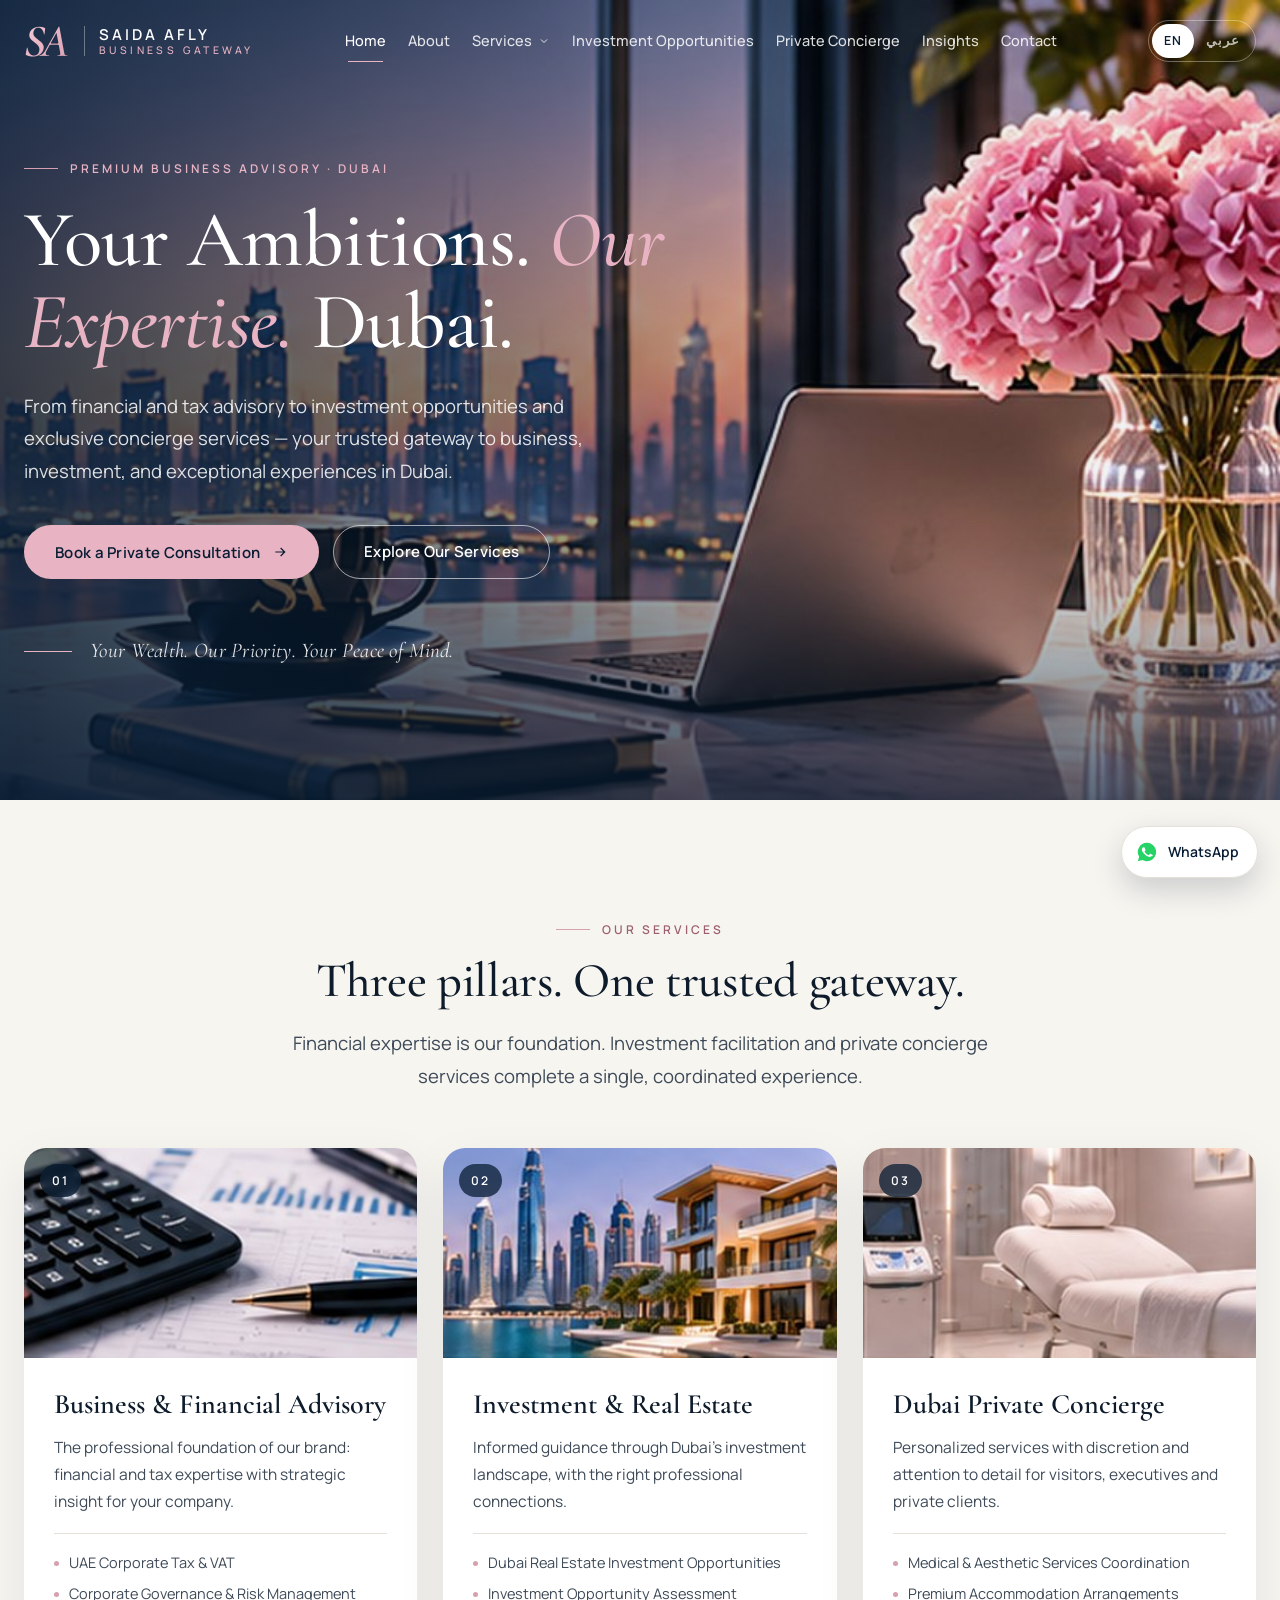
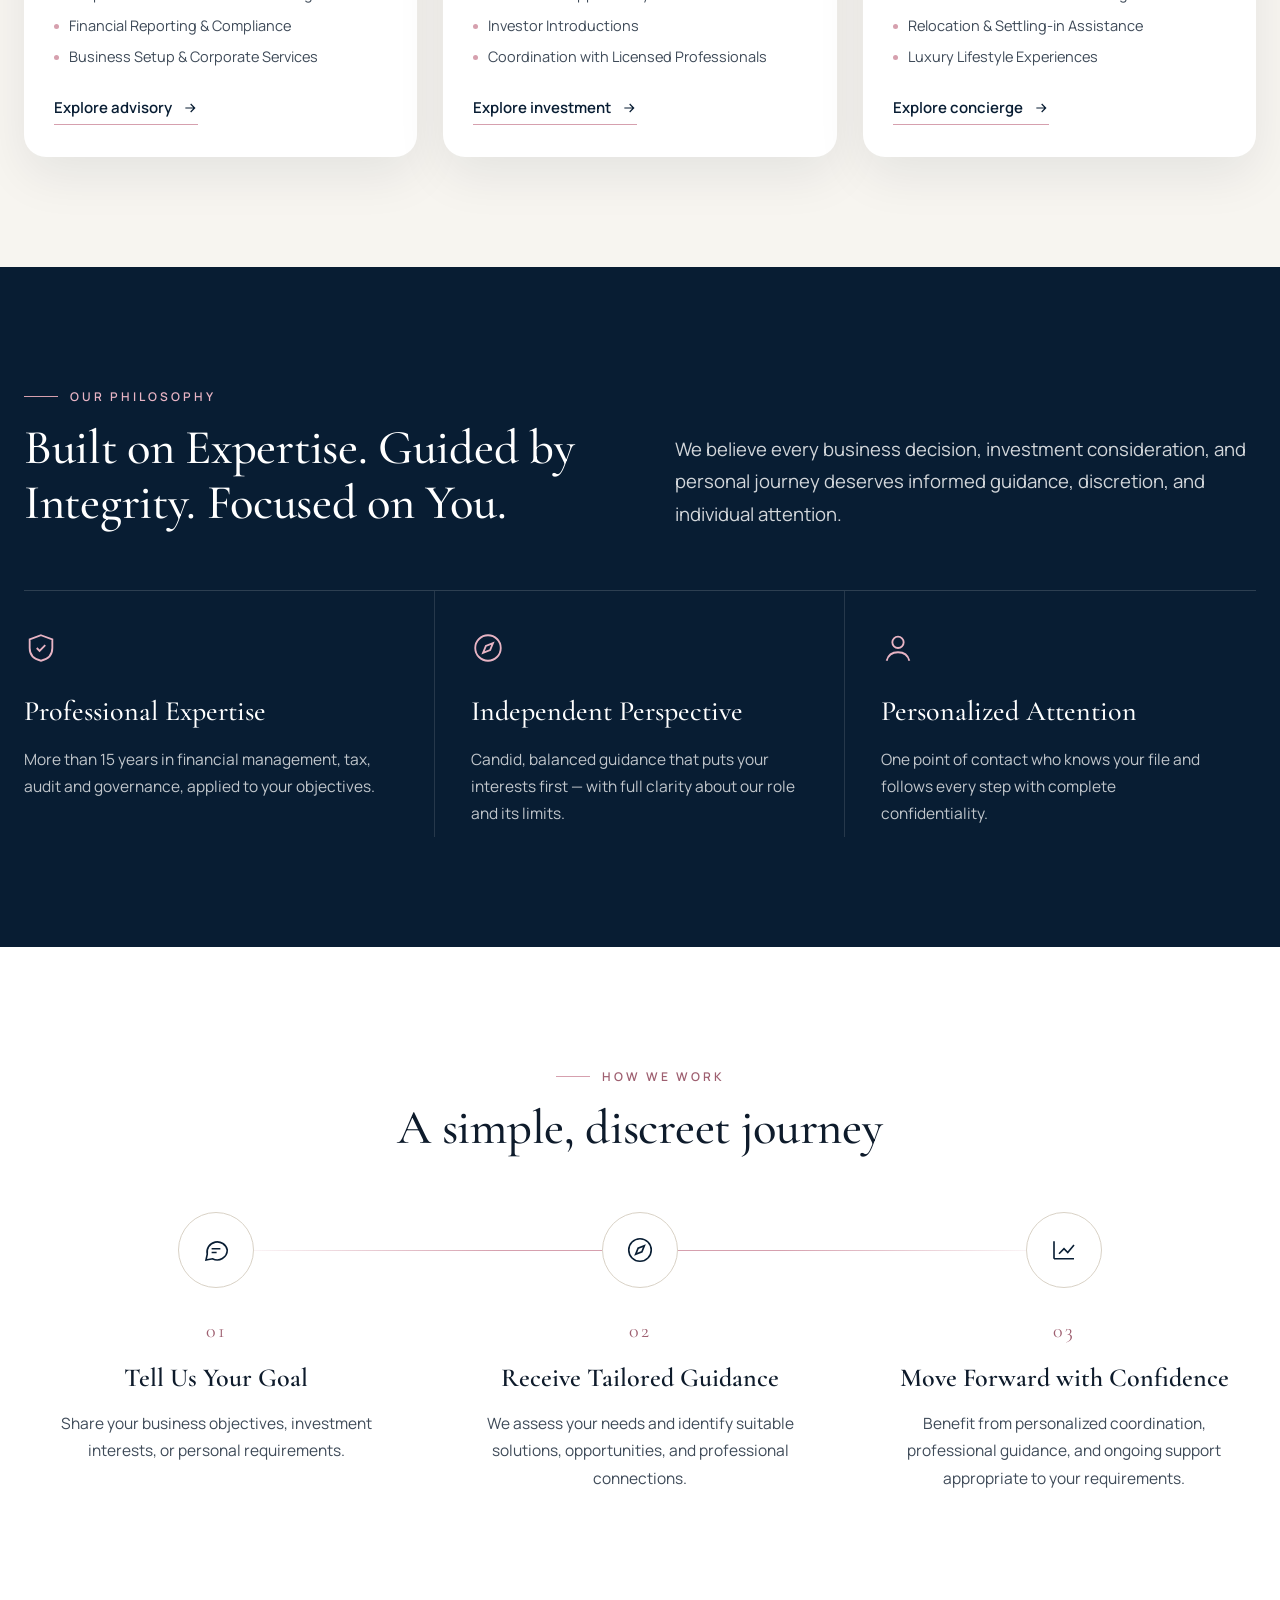
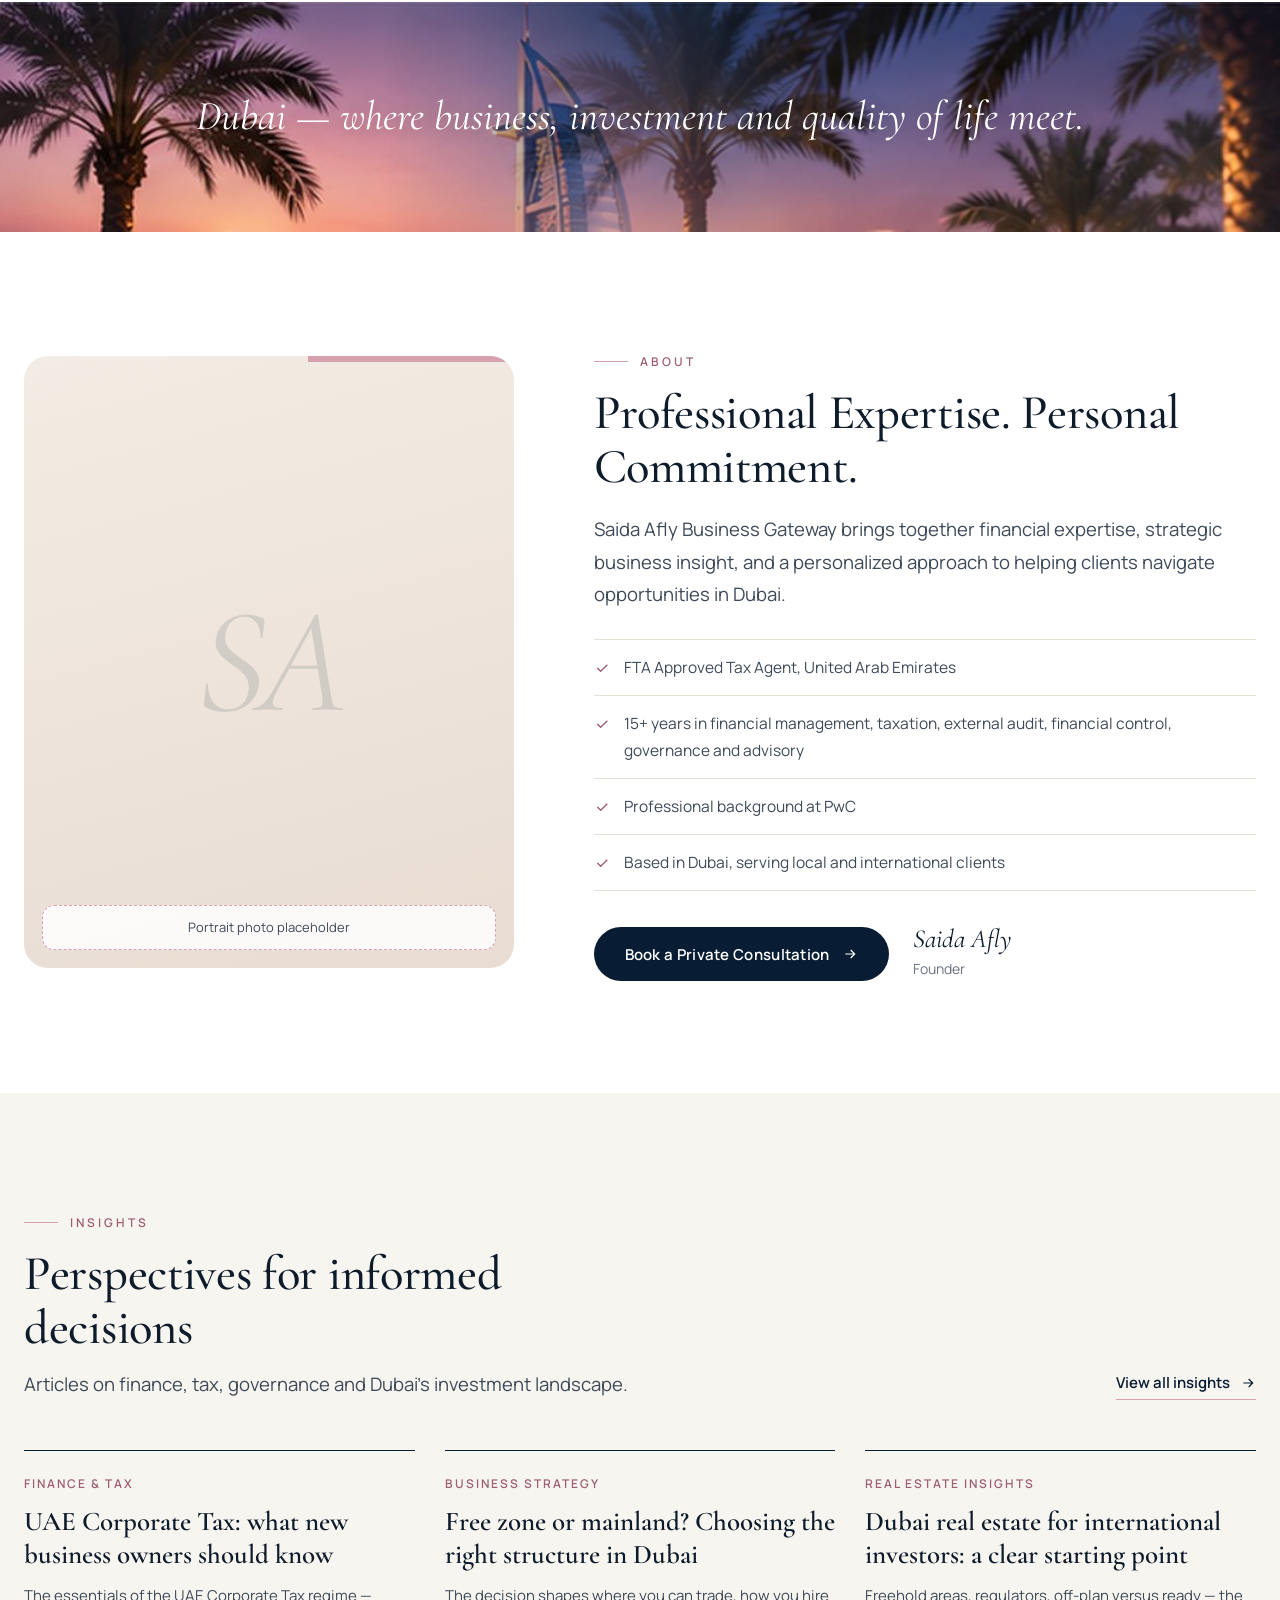
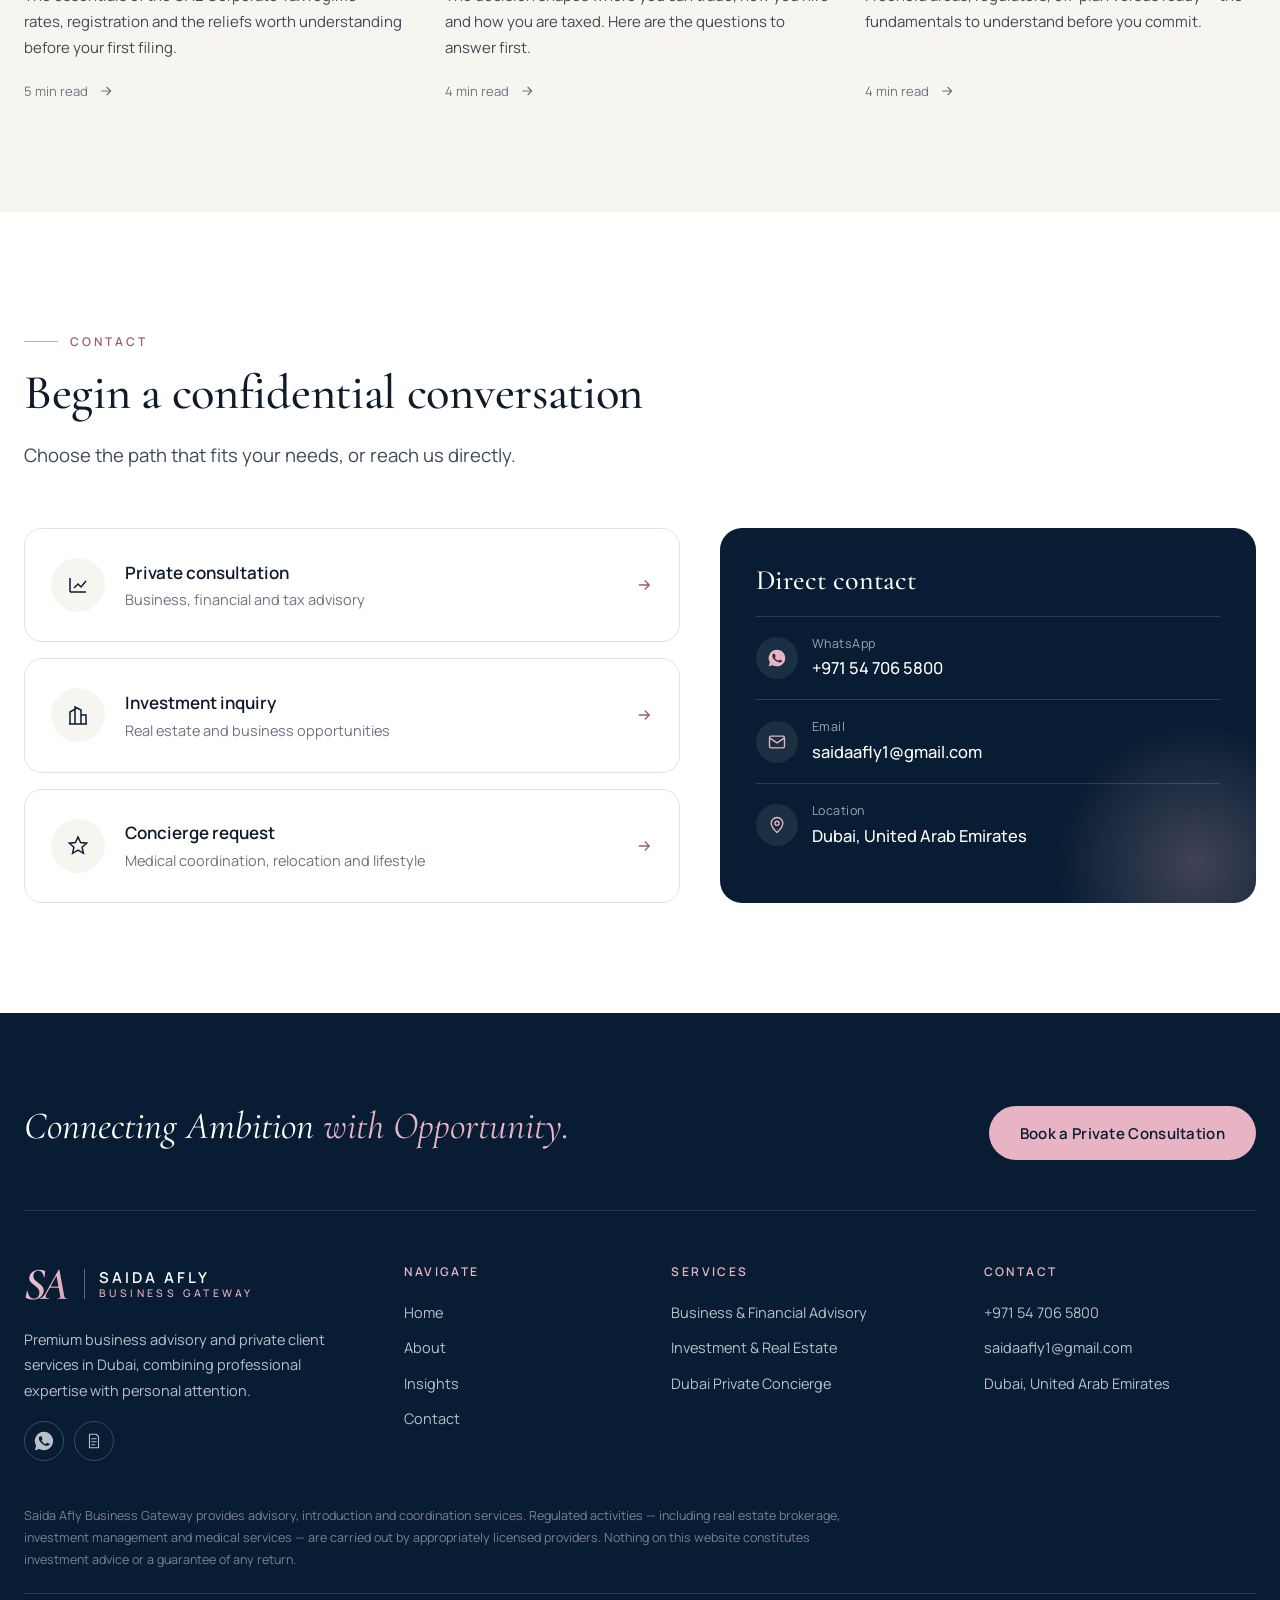
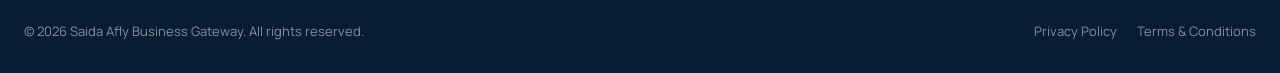
==== index.html @ 24a0cfc4 "Add files via upload" ====
<!DOCTYPE html>
<html lang="en" dir="ltr">
<head>
<meta charset="utf-8">
<meta name="viewport" content="width=device-width, initial-scale=1">
<link rel="preconnect" href="https://fonts.googleapis.com">
<link rel="preconnect" href="https://fonts.gstatic.com" crossorigin>
<link href="https://fonts.googleapis.com/css2?family=Cormorant+Garamond:ital,wght@0,400;0,500;0,600;1,400;1,500;1,600&family=Manrope:wght@400;500;600;700&family=IBM+Plex+Sans+Arabic:wght@300;400;500;600&display=swap" rel="stylesheet">
<link rel="stylesheet" href="assets/site.css">
<script src="assets/site.js" defer></script>
<title>Saida Afly | Business Gateway — Premium Business Advisory in Dubai</title>
<meta name="description" content="Financial and tax advisory, investment opportunities and private concierge services in Dubai. Your trusted gateway to business, investment and exceptional experiences.">
<meta property="og:title" content="Saida Afly | Business Gateway">
<meta property="og:description" content="Your Ambitions. Our Expertise. Dubai.">
</head>
<body data-page="home" data-title-ar="Saida Afly | Business Gateway — استشارات أعمال متميزة في دبي">

<!-- Static form definition so Netlify Forms detects the inquiry form at deploy time -->
<form name="inquiry" data-netlify="true" netlify-honeypot="bot-field" hidden>
  <input name="inquiry_type"><input name="name"><input name="email"><input name="phone"><input name="country"><input name="service"><textarea name="message"></textarea><input name="preferred_date"><input name="contact_method"><input name="consent"><input name="bot-field">
</form>

<main id="main">
<!-- HERO -->
<section class="hero" aria-labelledby="heroT">
  <img class="hero-img" data-img="hero" src="img/hero.jpg" alt="">
  <div class="wrap">
    <div class="hero-txt">
      <span class="eyebrow rv" style="color:var(--blush)" data-i="h_eye">Premium Business Advisory · Dubai</span>
      <h1 class="display rv d1" id="heroT"><span data-i="h_t1">Your Ambitions.</span> <em data-i="h_t2">Our Expertise.</em> <span data-i="h_t3">Dubai.</span></h1>
      <p class="lead rv d2" style="color:rgba(255,255,255,.85)" data-i="h_lead">From financial and tax advisory to investment opportunities and exclusive concierge services — your trusted gateway to business, investment, and exceptional experiences in Dubai.</p>
      <div class="cta rv d3">
        <button type="button" class="btn btn-blush" data-open="consultation"><span data-i="h_cta1">Book a Private Consultation</span><svg class="arr" width="16" height="16" viewBox="0 0 24 24" fill="none" stroke="currentColor" stroke-width="1.8" aria-hidden="true"><path d="M5 12h14M13 6l6 6-6 6"/></svg></button>
        <a href="#services" class="btn btn-ghost" data-i="h_cta2">Explore Our Services</a>
      </div>
      <p class="signature rv d3" data-i="h_sig">Your Wealth. Our Priority. Your Peace of Mind.</p>
    </div>
  </div>
</section>

<!-- PILLARS -->
<section class="sec ivory" id="services" aria-labelledby="pT">
  <div class="wrap">
    <div class="head center">
      <span class="eyebrow rv" data-i="p_eye">Our Services</span>
      <h2 class="h2 rv d1" id="pT" data-i="p_t">Three pillars. One trusted gateway.</h2>
      <p class="lead rv d2" data-i="p_s">Financial expertise is our foundation. Investment facilitation and private concierge services complete a single, coordinated experience.</p>
    </div>
    <div class="pillars">
      <article class="pillar rv">
        <div class="ph"><img data-img="pillar1" src="img/c-finance.jpg" alt="" loading="lazy"><span class="num">01</span></div>
        <div class="bd"><h3 class="h3" data-i="p1_t">Business & Financial Advisory</h3>
          <p data-i="p1_d">The professional foundation of our brand: financial and tax expertise with strategic insight for your company.</p>
          <ul><li data-i="p1_l1">UAE Corporate Tax & VAT</li><li data-i="p1_l2">Corporate Governance & Risk Management</li><li data-i="p1_l3">Financial Reporting & Compliance</li><li data-i="p1_l4">Business Setup & Corporate Services</li></ul>
          <a class="link" href="advisory.html"><span data-i="p1_more">Explore advisory</span><svg class="arr" width="16" height="16" viewBox="0 0 24 24" fill="none" stroke="currentColor" stroke-width="1.8" aria-hidden="true"><path d="M5 12h14M13 6l6 6-6 6"/></svg></a></div>
      </article>
      <article class="pillar rv d1">
        <div class="ph"><img data-img="pillar2" src="img/c-invest.jpg" alt="" loading="lazy"><span class="num">02</span></div>
        <div class="bd"><h3 class="h3" data-i="p2_t">Investment & Real Estate</h3>
          <p data-i="p2_d">Informed guidance through Dubai's investment landscape, with the right professional connections.</p>
          <ul><li data-i="p2_l1">Dubai Real Estate Investment Opportunities</li><li data-i="p2_l2">Investment Opportunity Assessment</li><li data-i="p2_l3">Investor Introductions</li><li data-i="p2_l4">Coordination with Licensed Professionals</li></ul>
          <a class="link" href="investment.html"><span data-i="p2_more">Explore investment</span><svg class="arr" width="16" height="16" viewBox="0 0 24 24" fill="none" stroke="currentColor" stroke-width="1.8" aria-hidden="true"><path d="M5 12h14M13 6l6 6-6 6"/></svg></a></div>
      </article>
      <article class="pillar rv d2">
        <div class="ph"><img data-img="pillar3" src="img/c-wellness.jpg" alt="" loading="lazy"><span class="num">03</span></div>
        <div class="bd"><h3 class="h3" data-i="p3_t">Dubai Private Concierge</h3>
          <p data-i="p3_d">Personalized services with discretion and attention to detail for visitors, executives and private clients.</p>
          <ul><li data-i="p3_l1">Medical & Aesthetic Services Coordination</li><li data-i="p3_l2">Premium Accommodation Arrangements</li><li data-i="p3_l3">Relocation & Settling-in Assistance</li><li data-i="p3_l4">Luxury Lifestyle Experiences</li></ul>
          <a class="link" href="concierge.html"><span data-i="p3_more">Explore concierge</span><svg class="arr" width="16" height="16" viewBox="0 0 24 24" fill="none" stroke="currentColor" stroke-width="1.8" aria-hidden="true"><path d="M5 12h14M13 6l6 6-6 6"/></svg></a></div>
      </article>
    </div>
  </div>
</section>

<!-- TRUST -->
<section class="sec dark" aria-labelledby="tT">
  <div class="wrap">
    <div class="trust-grid">
      <div><span class="eyebrow rv" data-i="t_eye">Our philosophy</span><h2 class="h2 rv d1" id="tT" style="margin-top:14px" data-i="t_t">Built on Expertise. Guided by Integrity. Focused on You.</h2></div>
      <p class="lead rv d2" style="margin:0" data-i="t_s">We believe every business decision, investment consideration, and personal journey deserves informed guidance, discretion, and individual attention.</p>
    </div>
    <div class="values">
      <div class="value rv"><svg width="34" height="34" viewBox="0 0 24 24" fill="none" stroke="currentColor" stroke-width="1.3" aria-hidden="true"><path d="M12 3l8 3v6c0 5-3.5 8-8 9-4.5-1-8-4-8-9V6z"/><path d="M9 12l2 2 4-4"/></svg><h3 data-i="v1_t">Professional Expertise</h3><p data-i="v1_d">More than 15 years in financial management, tax, audit and governance, applied to your objectives.</p></div>
      <div class="value rv d1"><svg width="34" height="34" viewBox="0 0 24 24" fill="none" stroke="currentColor" stroke-width="1.3" aria-hidden="true"><circle cx="12" cy="12" r="9"/><path d="M15.5 8.5l-2 5-5 2 2-5z"/></svg><h3 data-i="v2_t">Independent Perspective</h3><p data-i="v2_d">Candid, balanced guidance that puts your interests first — with full clarity about our role and its limits.</p></div>
      <div class="value rv d2"><svg width="34" height="34" viewBox="0 0 24 24" fill="none" stroke="currentColor" stroke-width="1.3" aria-hidden="true"><circle cx="12" cy="8" r="4"/><path d="M4 21c1-4 4.2-6 8-6s7 2 8 6"/></svg><h3 data-i="v3_t">Personalized Attention</h3><p data-i="v3_d">One point of contact who knows your file and follows every step with complete confidentiality.</p></div>
    </div>
  </div>
</section>

<!-- HOW WE WORK -->
<section class="sec" aria-labelledby="wT">
  <div class="wrap">
    <div class="head center"><span class="eyebrow rv" data-i="w_eye">How we work</span><h2 class="h2 rv d1" id="wT" data-i="w_t">A simple, discreet journey</h2></div>
    <div class="steps">
      <div class="step rv"><span class="ic"><svg width="30" height="30" viewBox="0 0 24 24" fill="none" stroke="currentColor" stroke-width="1.3" aria-hidden="true"><path d="M21 12a8 8 0 0 1-11.8 7L4 20l1-4.6A8 8 0 1 1 21 12z"/><path d="M8.5 11h7M8.5 14h4"/></svg></span><span class="n">01</span><h3 data-i="w1_t">Tell Us Your Goal</h3><p data-i="w1_d">Share your business objectives, investment interests, or personal requirements.</p></div>
      <div class="step rv d1"><span class="ic"><svg width="30" height="30" viewBox="0 0 24 24" fill="none" stroke="currentColor" stroke-width="1.3" aria-hidden="true"><circle cx="12" cy="12" r="9"/><path d="M15.5 8.5l-2 5-5 2 2-5z"/></svg></span><span class="n">02</span><h3 data-i="w2_t">Receive Tailored Guidance</h3><p data-i="w2_d">We assess your needs and identify suitable solutions, opportunities, and professional connections.</p></div>
      <div class="step rv d2"><span class="ic"><svg width="30" height="30" viewBox="0 0 24 24" fill="none" stroke="currentColor" stroke-width="1.3" aria-hidden="true"><path d="M4 19V5M4 19h16M8 15l4-4 3 3 5-6"/></svg></span><span class="n">03</span><h3 data-i="w3_t">Move Forward with Confidence</h3><p data-i="w3_d">Benefit from personalized coordination, professional guidance, and ongoing support appropriate to your requirements.</p></div>
    </div>
  </div>
</section>

<!-- BANNER -->
<section class="banner" aria-hidden="false">
  <img class="bl" data-img="banner_left" src="img/banner-l.jpg" alt="">
  <img class="br" data-img="banner_right" src="img/banner-r.jpg" alt="">
  <p class="rv" data-i="bn">Dubai — where business, investment and quality of life meet.</p>
</section>

<!-- ABOUT -->
<section class="sec" id="about" aria-labelledby="aT">
  <div class="wrap about">
    <div class="portrait rv"><span class="ini">SA</span><span class="note" data-i="a_photo">Portrait photo placeholder</span></div>
    <div>
      <span class="eyebrow rv" data-i="a_eye">About</span>
      <h2 class="h2 rv d1" id="aT" style="margin:14px 0 18px" data-i="a_t">Professional Expertise. Personal Commitment.</h2>
      <p class="lead rv d1" data-i="a_s">Saida Afly Business Gateway brings together financial expertise, strategic business insight, and a personalized approach to helping clients navigate opportunities in Dubai.</p>
      <ul class="creds rv d2">
        <li><svg width="16" height="16" viewBox="0 0 24 24" fill="none" stroke="currentColor" stroke-width="2" aria-hidden="true"><path d="M5 12l5 5L20 7"/></svg><span data-i="a_c1">FTA Approved Tax Agent, United Arab Emirates</span></li>
        <li><svg width="16" height="16" viewBox="0 0 24 24" fill="none" stroke="currentColor" stroke-width="2" aria-hidden="true"><path d="M5 12l5 5L20 7"/></svg><span data-i="a_c2">15+ years in financial management, taxation, external audit, financial control, governance and advisory</span></li>
        <li><svg width="16" height="16" viewBox="0 0 24 24" fill="none" stroke="currentColor" stroke-width="2" aria-hidden="true"><path d="M5 12l5 5L20 7"/></svg><span data-i="a_c3">Professional background at PwC</span></li>
        <li><svg width="16" height="16" viewBox="0 0 24 24" fill="none" stroke="currentColor" stroke-width="2" aria-hidden="true"><path d="M5 12l5 5L20 7"/></svg><span data-i="a_c4">Based in Dubai, serving local and international clients</span></li>
      </ul>
      <div class="rv d3" style="display:flex;align-items:center;gap:24px;flex-wrap:wrap">
        <button type="button" class="btn btn-primary" data-open="consultation"><span data-i="h_cta1">Book a Private Consultation</span><svg class="arr" width="16" height="16" viewBox="0 0 24 24" fill="none" stroke="currentColor" stroke-width="1.8" aria-hidden="true"><path d="M5 12h14M13 6l6 6-6 6"/></svg></button>
        <span><span style="display:block;font-family:'Cormorant Garamond',serif;font-style:italic;font-size:26px;line-height:1.1">Saida Afly</span><span class="small" data-i="a_role">Founder</span></span>
      </div>
    </div>
  </div>
</section>

<!-- INSIGHTS PREVIEW -->
<section class="sec ivory" aria-labelledby="iT">
  <div class="wrap">
    <div style="display:flex;justify-content:space-between;align-items:flex-end;gap:30px;flex-wrap:wrap;margin-bottom:50px">
      <div style="max-width:640px"><span class="eyebrow rv" data-i="i_eye">Insights</span><h2 class="h2 rv d1" id="iT" style="margin:14px 0 12px" data-i="i_t">Perspectives for informed decisions</h2><p class="lead rv d2" style="margin:0" data-i="i_s">Articles on finance, tax, governance and Dubai's investment landscape.</p></div>
      <a class="link rv" href="insights.html"><span data-i="i_all">View all insights</span><svg class="arr" width="16" height="16" viewBox="0 0 24 24" fill="none" stroke="currentColor" stroke-width="1.8" aria-hidden="true"><path d="M5 12h14M13 6l6 6-6 6"/></svg></a>
    </div>
    <div class="ins-grid" id="insPreview"></div>
  </div>
</section>

<!-- CONTACT -->
<section class="sec" id="contact" aria-labelledby="cT">
  <div class="wrap">
    <div class="head"><span class="eyebrow rv" data-i="c_eye">Contact</span><h2 class="h2 rv d1" id="cT" data-i="c_t">Begin a confidential conversation</h2><p class="lead rv d2" data-i="c_s">Choose the path that fits your needs, or reach us directly.</p></div>
    <div class="contact">
      <div class="paths rv">
        <button type="button" class="path" data-open="consultation"><span class="ic"><svg width="24" height="24" viewBox="0 0 24 24" fill="none" stroke="currentColor" stroke-width="1.5" aria-hidden="true"><path d="M4 19V5M4 19h16M8 15l4-4 3 3 5-6"/></svg></span><span><b data-i="path1">Private consultation</b><span class="d" data-i="path1d">Business, financial and tax advisory</span></span><svg class="arr" width="18" height="18" viewBox="0 0 24 24" fill="none" stroke="currentColor" stroke-width="1.8" aria-hidden="true"><path d="M5 12h14M13 6l6 6-6 6"/></svg></button>
        <button type="button" class="path" data-open="investment"><span class="ic"><svg width="24" height="24" viewBox="0 0 24 24" fill="none" stroke="currentColor" stroke-width="1.5" aria-hidden="true"><path d="M4 21V9l5-3v15M9 21V4l6 3v14M15 21v-9h5v9M3 21h18"/></svg></span><span><b data-i="path2">Investment inquiry</b><span class="d" data-i="path2d">Real estate and business opportunities</span></span><svg class="arr" width="18" height="18" viewBox="0 0 24 24" fill="none" stroke="currentColor" stroke-width="1.8" aria-hidden="true"><path d="M5 12h14M13 6l6 6-6 6"/></svg></button>
        <button type="button" class="path" data-open="concierge"><span class="ic"><svg width="24" height="24" viewBox="0 0 24 24" fill="none" stroke="currentColor" stroke-width="1.5" aria-hidden="true"><path d="M12 3l2.6 5.6 6.1.6-4.6 4.1 1.3 6-5.4-3.1-5.4 3.1 1.3-6L3.3 9.2l6.1-.6z"/></svg></span><span><b data-i="path3">Concierge request</b><span class="d" data-i="path3d">Medical coordination, relocation and lifestyle</span></span><svg class="arr" width="18" height="18" viewBox="0 0 24 24" fill="none" stroke="currentColor" stroke-width="1.8" aria-hidden="true"><path d="M5 12h14M13 6l6 6-6 6"/></svg></button>
      </div>
      <div class="c-card rv d1">
        <h3 class="h3" style="font-weight:500;margin-bottom:18px" data-i="cc_t">Direct contact</h3>
        <a class="c-row" href="https://wa.me/971547065800" target="_blank" rel="noopener"><span class="ic"><svg width="20" height="20" viewBox="0 0 24 24" fill="currentColor" aria-hidden="true"><path d="M12 2a10 10 0 0 0-8.6 15.1L2 22l5-1.3A10 10 0 1 0 12 2Zm5.3 14.1c-.2.6-1.3 1.2-1.8 1.2-.5.1-1 .2-3.3-.7-2.8-1.1-4.6-4-4.7-4.2-.1-.2-1.1-1.5-1.1-2.9s.7-2 1-2.3c.3-.3.6-.3.8-.3h.6c.2 0 .4 0 .6.5l.9 2.1c.1.2.1.4 0 .6l-.4.6-.4.4c-.1.2-.3.3-.1.6.2.3.8 1.3 1.7 2.1 1.2 1 2.1 1.3 2.4 1.5.3.1.5.1.6-.1l.9-1.1c.2-.3.4-.2.7-.1l2 1c.3.1.5.2.5.3.1.2.1.7-.1 1.3Z"/></svg></span><span><small data-i="cc_wa">WhatsApp</small><b>+971 54 706 5800</b></span></a>
        <a class="c-row" href="mailto:saidaafly1@gmail.com"><span class="ic"><svg width="20" height="20" viewBox="0 0 24 24" fill="none" stroke="currentColor" stroke-width="1.6" aria-hidden="true"><rect x="3" y="5" width="18" height="14" rx="2"/><path d="M3 7l9 6 9-6"/></svg></span><span><small data-i="cc_em">Email</small><b>saidaafly1@gmail.com</b></span></a>
        <div class="c-row"><span class="ic"><svg width="20" height="20" viewBox="0 0 24 24" fill="none" stroke="currentColor" stroke-width="1.6" aria-hidden="true"><path d="M12 21s-7-6.2-7-11a7 7 0 0 1 14 0c0 4.8-7 11-7 11z"/><circle cx="12" cy="10" r="2.5"/></svg></span><span><small data-i="cc_loc">Location</small><b data-i="city" style="direction:inherit">Dubai, United Arab Emirates</b></span></div>
      </div>
    </div>
  </div>
</section>
</main>
</body>
</html>
---- assets/site.css ----
/* SAIDA AFLY | BUSINESS GATEWAY — design system */
:root{
  --navy:#081D33;--navy2:#0E2A47;--navy3:#132F4F;
  --blush:#E8B4C4;--rose:#D6A0AE;--rose-d:#9E5F70;
  --ivory:#F7F5F0;--white:#FFFFFF;
  --ink:#0E1B2B;--ink2:#3E4A58;--muted:#6B7480;
  --line:#E6E1D8;--line2:#D9D2C6;
  --serif:"Cormorant Garamond","IBM Plex Sans Arabic",Georgia,serif;
  --sans:"Manrope","IBM Plex Sans Arabic",system-ui,sans-serif;
  --r:18px;
  --shadow:0 18px 50px rgba(8,29,51,.08);
  --ease:cubic-bezier(.2,.8,.2,1);
}
*{box-sizing:border-box}
html{scroll-behavior:smooth}
body{margin:0;font-family:var(--sans);font-weight:400;font-size:16.5px;line-height:1.75;color:var(--ink);background:var(--white);-webkit-font-smoothing:antialiased;overflow-x:hidden}
html[lang=ar] body{font-family:"IBM Plex Sans Arabic",system-ui,sans-serif;line-height:1.9}
a{color:inherit;text-decoration:none}
img,svg{display:block}
img{max-width:100%}
.wrap{width:min(1240px,100% - 48px);margin-inline:auto}
.narrow{width:min(820px,100% - 48px);margin-inline:auto}
.skip{position:absolute;inset-inline-start:-999px;top:8px;background:#fff;padding:8px 14px;z-index:100}
.skip:focus{inset-inline-start:8px}

/* ---------- type ---------- */
h1,h2,h3,h4{margin:0;color:inherit}
.display{font-family:var(--serif);font-weight:500;font-size:clamp(46px,6.2vw,88px);line-height:1.04;letter-spacing:-.5px}
html[lang=ar] .display{font-family:"IBM Plex Sans Arabic",sans-serif;font-weight:500;font-size:clamp(38px,5vw,66px);line-height:1.35;letter-spacing:0}
.h2{font-family:var(--serif);font-weight:500;font-size:clamp(34px,3.8vw,54px);line-height:1.12;letter-spacing:-.3px}
html[lang=ar] .h2{font-family:"IBM Plex Sans Arabic",sans-serif;font-weight:500;font-size:clamp(28px,3vw,42px);line-height:1.45;letter-spacing:0}
.h3{font-family:var(--serif);font-weight:600;font-size:28px;line-height:1.2}
html[lang=ar] .h3{font-family:"IBM Plex Sans Arabic",sans-serif;font-weight:600;font-size:22px;line-height:1.5}
.eyebrow{display:inline-flex;align-items:center;gap:12px;font-size:12px;font-weight:600;letter-spacing:3px;text-transform:uppercase;color:var(--rose-d)}
.eyebrow::before{content:"";width:34px;height:1px;background:var(--rose)}
html[lang=ar] .eyebrow{letter-spacing:0;font-size:14px}
.dark .eyebrow{color:var(--blush)}
.lead{font-size:clamp(17px,1.45vw,19.5px);color:var(--ink2);font-weight:400;line-height:1.75}
.dark .lead{color:rgba(255,255,255,.82)}
.muted{color:var(--muted)}
.small{font-size:14px;color:var(--muted)}
.center{text-align:center}
.center .eyebrow{justify-content:center}
.head{max-width:720px;margin-bottom:56px}
.head.center{margin-inline:auto}
.head .h2{margin:14px 0 16px}

/* ---------- buttons ---------- */
.btn{display:inline-flex;align-items:center;justify-content:center;gap:12px;min-height:54px;padding:0 30px;border-radius:999px;border:1px solid transparent;font-family:var(--sans);font-size:15px;font-weight:600;letter-spacing:.3px;cursor:pointer;transition:background .3s,color .3s,border-color .3s,transform .3s,box-shadow .3s;white-space:nowrap}
html[lang=ar] .btn{font-family:"IBM Plex Sans Arabic",sans-serif;letter-spacing:0;font-size:15.5px}
.btn:hover{transform:translateY(-2px)}
.btn-primary{background:var(--navy);color:#fff}
.btn-primary:hover{background:var(--navy3);box-shadow:0 12px 30px rgba(8,29,51,.22)}
.btn-blush{background:var(--blush);color:var(--navy)}
.btn-blush:hover{background:#F0C6D3;box-shadow:0 12px 30px rgba(232,180,196,.35)}
.btn-ghost{border-color:rgba(255,255,255,.6);color:#fff}
.btn-ghost:hover{background:rgba(255,255,255,.1)}
.btn-line{border-color:var(--navy);color:var(--navy)}
.btn-line:hover{background:var(--navy);color:#fff}
.btn-sm{min-height:44px;padding:0 20px;font-size:14px}
.link{display:inline-flex;align-items:center;gap:10px;font-weight:600;font-size:15px;color:var(--navy);border-bottom:1px solid var(--rose);padding-bottom:3px;transition:gap .3s}
.link:hover{gap:16px}
.dark .link{color:#fff}
.arr{transition:transform .3s}
[dir=rtl] .arr{transform:scaleX(-1)}
:focus-visible{outline:2px solid var(--rose);outline-offset:3px}

/* ---------- header ---------- */
.hd{position:fixed;top:0;inset-inline:0;z-index:60;padding:18px 0;transition:background .35s,padding .35s,box-shadow .35s}
.hd.solid{background:rgba(8,29,51,.95);backdrop-filter:blur(14px);padding:10px 0;box-shadow:0 10px 30px rgba(0,0,0,.18)}
.hd-in{display:flex;align-items:center;justify-content:space-between;gap:20px}
.logo{display:flex;align-items:center;gap:14px;color:#fff;direction:ltr}
.mono{font-family:"Cormorant Garamond",serif;font-style:italic;font-weight:600;font-size:46px;line-height:1;letter-spacing:-4px;padding-inline-end:5px;background:linear-gradient(135deg,#F3CFDA,var(--blush) 50%,var(--rose));-webkit-background-clip:text;background-clip:text;color:transparent}
.logo-t{border-left:1px solid rgba(255,255,255,.35);padding-left:14px;line-height:1.2;white-space:nowrap}
.logo-t b{display:block;font-family:"Manrope",sans-serif;font-weight:600;font-size:15px;letter-spacing:3px}
.logo-t span{display:block;font-family:"Manrope",sans-serif;font-weight:500;font-size:10.5px;letter-spacing:3.4px;color:var(--blush)}
.nav{display:flex;align-items:center;gap:2px}
.nav>a,.nav .dd>button{all:unset;cursor:pointer;position:relative;white-space:nowrap;color:rgba(255,255,255,.85);font-size:14.5px;font-weight:500;padding:10px 13px;transition:color .25s;display:inline-flex;align-items:center;gap:6px}
html[lang=ar] .nav>a,html[lang=ar] .nav .dd>button{font-size:15px}
.nav>a::after{content:"";position:absolute;bottom:2px;inset-inline:13px;height:1px;background:var(--blush);transform:scaleX(0);transition:transform .3s}
.nav>a:hover,.nav>a[aria-current=page],.nav .dd>button:hover{color:#fff}
.nav>a:hover::after,.nav>a[aria-current=page]::after{transform:scaleX(1)}
.dd{position:relative}
.dd-menu{position:absolute;top:calc(100% + 8px);inset-inline-start:0;min-width:300px;background:#fff;border-radius:16px;box-shadow:0 24px 60px rgba(8,29,51,.2);padding:10px;opacity:0;visibility:hidden;transform:translateY(8px);transition:.25s}
.dd.open .dd-menu{opacity:1;visibility:visible;transform:none}
.dd-menu a{display:flex;gap:14px;align-items:flex-start;padding:12px 14px;border-radius:12px;color:var(--ink)}
.dd-menu a:hover{background:var(--ivory)}
.dd-menu b{display:block;font-size:14.5px;font-weight:600}
.dd-menu small{display:block;font-size:13px;color:var(--muted);line-height:1.5}
.dd-menu svg{color:var(--rose-d);flex:none;margin-top:3px}
.hd-r{display:flex;align-items:center;gap:10px}
.lang{display:flex;align-items:center;border:1px solid rgba(255,255,255,.35);border-radius:999px;padding:3px}
.lang button{all:unset;cursor:pointer;font-family:"Manrope",sans-serif;font-size:12.5px;font-weight:600;letter-spacing:1px;padding:6px 12px;border-radius:999px;color:rgba(255,255,255,.7)}
.lang button[aria-pressed=true]{background:#fff;color:var(--navy)}
.burger{all:unset;cursor:pointer;display:none;width:44px;height:44px;border-radius:12px;border:1px solid rgba(255,255,255,.35);place-items:center;color:#fff}
.mnav{display:none}

/* ---------- hero ---------- */
.hero{position:relative;min-height:min(800px,100vh);display:flex;align-items:center;overflow:hidden;color:#fff;
  background:linear-gradient(180deg,#081D33 0%,#1E3354 25%,#3F4C70 48%,#2B3D5E 70%,#0B2139 100%)}
.hero-img{position:absolute;top:0;right:0;height:100%;width:auto;max-width:none;
  -webkit-mask-image:linear-gradient(90deg,transparent 0,#000 24%);mask-image:linear-gradient(90deg,transparent 0,#000 24%);
  animation:kb 26s ease-in-out infinite alternate;transform-origin:70% 60%}
@keyframes kb{from{transform:scale(1)}to{transform:scale(1.06)}}
.hero::after{content:"";position:absolute;inset:0;pointer-events:none;background:linear-gradient(90deg,rgba(8,29,51,.82) 0%,rgba(8,29,51,.45) 40%,rgba(8,29,51,.05) 70%),linear-gradient(0deg,rgba(8,29,51,.65),transparent 35%)}
.hero .wrap{position:relative;z-index:2;padding:130px 0 90px}
.hero-txt{max-width:640px;margin-right:auto;margin-left:0}
.hero .display{margin:20px 0 26px}
.hero .display em{font-style:italic;color:var(--blush)}
html[lang=ar] .hero .display em{font-style:normal}
.hero .lead{max-width:560px;margin:0 0 38px}
.cta{display:flex;flex-wrap:wrap;gap:14px}
.signature{display:flex;align-items:center;gap:18px;margin-top:54px;font-family:var(--serif);font-style:italic;font-size:21px;color:rgba(255,255,255,.88);letter-spacing:.3px}
.signature::before{content:"";width:48px;height:1px;background:var(--blush);flex:none}
html[lang=ar] .signature{font-family:"IBM Plex Sans Arabic",sans-serif;font-style:normal;font-size:17px}

/* page hero (inner pages) */
.phero{position:relative;color:#fff;overflow:hidden;padding:170px 0 90px;background:var(--navy)}
.phero::before{content:"";position:absolute;inset:0;background:var(--phero-img,url(../img/hero.jpg)) center 40%/cover no-repeat;opacity:.28}
.phero::after{content:"";position:absolute;inset:0;background:linear-gradient(90deg,rgba(8,29,51,.95) 0%,rgba(8,29,51,.75) 55%,rgba(8,29,51,.5))}
.phero .wrap{position:relative;z-index:2;display:grid;grid-template-columns:1.25fr .75fr;gap:60px;align-items:center}
.phero .display{font-size:clamp(40px,5vw,70px);margin:18px 0 22px}
html[lang=ar] .phero .display{font-size:clamp(32px,4vw,54px)}
.phero-ph{border-radius:22px;overflow:hidden;aspect-ratio:4/3;box-shadow:0 30px 70px rgba(0,0,0,.35);border:1px solid rgba(255,255,255,.15)}
.phero-ph img{width:100%;height:100%;object-fit:cover}
.crumbs{font-size:13px;color:rgba(255,255,255,.65);margin-bottom:8px}
.crumbs a:hover{color:#fff}

/* ---------- sections ---------- */
.sec{padding:110px 0}
.sec.ivory{background:var(--ivory)}
.sec.tight{padding:84px 0}
.dark{background:var(--navy);color:#fff}

/* pillars */
.pillars{display:grid;grid-template-columns:repeat(3,1fr);gap:26px}
.pillar{display:flex;flex-direction:column;background:#fff;border-radius:22px;overflow:hidden;box-shadow:var(--shadow);transition:transform .45s var(--ease),box-shadow .45s}
.pillar:hover{transform:translateY(-8px);box-shadow:0 28px 70px rgba(8,29,51,.14)}
.pillar .ph{position:relative;height:210px;overflow:hidden}
.pillar .ph img{width:100%;height:100%;object-fit:cover;transition:transform .9s var(--ease)}
.pillar:hover .ph img{transform:scale(1.06)}
.pillar .num{position:absolute;top:16px;inset-inline-start:16px;background:rgba(8,29,51,.75);color:#fff;font-size:12px;font-weight:600;letter-spacing:2px;padding:6px 12px;border-radius:999px;backdrop-filter:blur(6px)}
.pillar .bd{padding:30px 30px 32px;display:flex;flex-direction:column;flex:1}
.pillar .h3{margin:0 0 12px}
.pillar p{margin:0 0 18px;color:var(--ink2);font-size:15.5px}
.pillar ul{list-style:none;margin:0 0 26px;padding:18px 0 0;border-top:1px solid var(--line);display:grid;gap:9px}
.pillar li{display:flex;gap:10px;font-size:14.5px;color:var(--ink2);line-height:1.55}
.pillar li::before{content:"";width:5px;height:5px;border-radius:50%;background:var(--rose);flex:none;margin-top:9px}
.pillar .link{margin-top:auto;align-self:flex-start}

/* values */
.values{display:grid;grid-template-columns:repeat(3,1fr);gap:0;border-top:1px solid rgba(255,255,255,.15)}
.value{padding:40px 36px 10px 0;border-inline-end:1px solid rgba(255,255,255,.12);padding-inline:0 36px}
.value+.value{padding-inline-start:36px}
.value:last-child{border-inline-end:0}
.value svg{color:var(--blush);margin-bottom:22px}
.value h3{font-family:var(--serif);font-weight:500;font-size:28px;margin-bottom:10px}
html[lang=ar] .value h3{font-family:"IBM Plex Sans Arabic",sans-serif;font-size:21px;font-weight:600}
.value p{margin:0;color:rgba(255,255,255,.75);font-size:15.5px}
.trust-grid{display:grid;grid-template-columns:1fr 1fr;gap:70px;align-items:end;margin-bottom:60px}

/* steps */
.steps{display:grid;grid-template-columns:repeat(3,1fr);gap:40px;position:relative}
.steps::before{content:"";position:absolute;top:38px;inset-inline:16%;height:1px;background:linear-gradient(90deg,transparent,var(--rose),var(--rose),transparent)}
.step{text-align:center;position:relative}
.step .ic{width:76px;height:76px;margin:0 auto 26px;border-radius:50%;background:#fff;border:1px solid var(--line2);display:grid;place-items:center;color:var(--navy);position:relative;z-index:1;transition:border-color .3s,box-shadow .3s}
.step:hover .ic{border-color:var(--rose);box-shadow:0 10px 30px rgba(214,160,174,.3)}
.step .n{display:block;font-family:"Cormorant Garamond",serif;font-size:20px;color:var(--rose-d);margin-bottom:6px;letter-spacing:2px}
.step h3{font-family:var(--serif);font-weight:600;font-size:26px;margin-bottom:10px}
html[lang=ar] .step h3{font-family:"IBM Plex Sans Arabic",sans-serif;font-size:20px}
.step p{margin:0 auto;color:var(--ink2);font-size:15.5px;max-width:320px}

/* banner */
.banner{position:relative;height:230px;overflow:hidden;display:grid;place-items:center;text-align:center;background:linear-gradient(180deg,#0B2139 0%,#3F4C70 50%,#B98A9C 90%,#D9AFB4 100%)}
.banner .bl,.banner .br{position:absolute;top:0;height:100%;width:auto;max-width:none}
.banner .bl{left:0;-webkit-mask-image:linear-gradient(90deg,#000 50%,transparent);mask-image:linear-gradient(90deg,#000 50%,transparent)}
.banner .br{right:0;-webkit-mask-image:linear-gradient(270deg,#000 50%,transparent);mask-image:linear-gradient(270deg,#000 50%,transparent)}
.banner p{position:relative;margin:0;padding:0 24px;font-family:var(--serif);font-style:italic;font-size:clamp(26px,3.2vw,42px);color:#fff;text-shadow:0 2px 20px rgba(0,0,0,.25)}
html[lang=ar] .banner p{font-family:"IBM Plex Sans Arabic",sans-serif;font-style:normal;font-size:clamp(22px,2.6vw,32px)}

/* about */
.about{display:grid;grid-template-columns:.85fr 1.15fr;gap:80px;align-items:center}
.portrait{position:relative;aspect-ratio:4/5;border-radius:24px;overflow:hidden;background:linear-gradient(165deg,#F3ECE4,#E8DCD3)}
.portrait .ini{position:absolute;inset:0;display:grid;place-items:center;font-family:"Cormorant Garamond",serif;font-style:italic;font-size:150px;letter-spacing:-8px;color:rgba(8,29,51,.12)}
.portrait .note{position:absolute;bottom:18px;inset-inline:18px;text-align:center;font-size:13px;color:var(--ink2);background:rgba(255,255,255,.85);border:1px dashed var(--rose);padding:10px;border-radius:12px}
.portrait::after{content:"";position:absolute;top:0;inset-inline-end:0;width:42%;height:6px;background:var(--rose)}
.creds{list-style:none;margin:28px 0 34px;padding:0;display:grid;gap:0;border-top:1px solid var(--line)}
.creds li{display:flex;gap:14px;align-items:flex-start;padding:14px 0;border-bottom:1px solid var(--line);color:var(--ink2);font-size:15.5px}
.creds svg{color:var(--rose-d);flex:none;margin-top:6px}

/* insights */
.ins-grid{display:grid;grid-template-columns:repeat(3,1fr);gap:30px}
.ins{display:flex;flex-direction:column;border-top:1px solid var(--navy);padding-top:22px;transition:border-color .3s}
.ins:hover{border-color:var(--rose)}
.ins .cat{font-size:12px;font-weight:600;letter-spacing:2px;text-transform:uppercase;color:var(--rose-d);margin-bottom:12px}
html[lang=ar] .ins .cat{letter-spacing:0;font-size:13.5px}
.ins h3{font-family:var(--serif);font-weight:600;font-size:27px;line-height:1.2;margin-bottom:12px;transition:color .3s}
html[lang=ar] .ins h3{font-family:"IBM Plex Sans Arabic",sans-serif;font-size:20px;line-height:1.55}
.ins:hover h3{color:var(--rose-d)}
.ins p{margin:0 0 18px;color:var(--ink2);font-size:15px}
.ins .meta{margin-top:auto;font-size:13px;color:var(--muted);display:flex;gap:10px;align-items:center}
.ins .soon{background:var(--ivory);border:1px solid var(--line);padding:3px 10px;border-radius:999px;font-size:12px}
.filters{display:flex;flex-wrap:wrap;gap:8px;margin-bottom:44px}
.filters button{all:unset;cursor:pointer;font-size:14px;font-weight:500;padding:9px 18px;border-radius:999px;border:1px solid var(--line2);color:var(--ink2);transition:.25s}
.filters button[aria-pressed=true],.filters button:hover{background:var(--navy);border-color:var(--navy);color:#fff}

/* article */
.article h1{font-family:var(--serif);font-weight:500;font-size:clamp(36px,4.4vw,58px);line-height:1.12;margin:14px 0 18px}
html[lang=ar] .article h1{font-family:"IBM Plex Sans Arabic",sans-serif;font-size:clamp(28px,3.4vw,42px);line-height:1.5}
.prose{font-size:17.5px;color:var(--ink2)}
.prose h2{font-family:var(--serif);font-weight:600;font-size:30px;color:var(--ink);margin:42px 0 12px}
html[lang=ar] .prose h2{font-family:"IBM Plex Sans Arabic",sans-serif;font-size:22px}
.prose p{margin:0 0 18px}
.prose ul{padding-inline-start:22px;margin:0 0 18px}
.prose li{margin-bottom:8px}
.note-box{margin-top:40px;padding:20px 24px;border-radius:16px;background:var(--ivory);border-inline-start:3px solid var(--rose);font-size:14.5px;color:var(--ink2)}

/* services grid (pillar pages) */
.svc-grid{display:grid;grid-template-columns:repeat(2,1fr);gap:0;border-top:1px solid var(--line)}
.svc-item{display:flex;gap:22px;padding:32px 10px 32px 0;border-bottom:1px solid var(--line);transition:background .35s,padding .35s}
.svc-grid .svc-item:nth-child(odd){border-inline-end:1px solid var(--line);padding-inline-end:36px}
.svc-grid .svc-item:nth-child(even){padding-inline-start:36px}
.svc-item:hover{background:var(--ivory)}
.svc-item .ic{width:52px;height:52px;flex:none;border-radius:14px;border:1px solid var(--line2);display:grid;place-items:center;color:var(--navy);background:#fff}
.svc-item h3{font-family:var(--serif);font-weight:600;font-size:24px;line-height:1.25;margin:2px 0 8px}
html[lang=ar] .svc-item h3{font-family:"IBM Plex Sans Arabic",sans-serif;font-size:19px;line-height:1.5}
.svc-item p{margin:0;color:var(--ink2);font-size:15.5px}
.disclaimer{display:flex;gap:16px;align-items:flex-start;margin-top:50px;padding:24px 28px;border-radius:18px;background:var(--ivory);border:1px solid var(--line);font-size:14.5px;color:var(--ink2)}
.disclaimer svg{flex:none;color:var(--rose-d);margin-top:3px}
.who{display:grid;grid-template-columns:repeat(4,1fr);gap:18px}
.who div{padding:26px;border-radius:18px;background:#fff;border:1px solid var(--line)}
.who h3{font-size:16.5px;font-weight:600;margin:14px 0 6px}
.who p{margin:0;font-size:14.5px;color:var(--ink2)}
.who svg{color:var(--rose-d)}

/* CTA band */
.cta-band{position:relative;overflow:hidden;background:var(--navy);color:#fff}
.cta-band::before{content:"";position:absolute;inset:0;background:radial-gradient(700px 320px at 85% 50%,rgba(232,180,196,.22),transparent 65%)}
.cta-band .wrap{position:relative;display:flex;justify-content:space-between;align-items:center;gap:40px;flex-wrap:wrap;padding:80px 0}
.cta-band .h2{max-width:680px}

/* contact */
.contact{display:grid;grid-template-columns:1.1fr .9fr;gap:40px;align-items:stretch}
.paths{display:grid;gap:16px}
.path{display:flex;gap:20px;align-items:center;padding:24px 26px;border-radius:18px;border:1px solid var(--line);background:#fff;cursor:pointer;text-align:start;font:inherit;color:inherit;width:100%;transition:border-color .3s,box-shadow .3s,transform .3s}
.path:hover{border-color:var(--rose);box-shadow:var(--shadow);transform:translateY(-3px)}
.path .ic{width:54px;height:54px;flex:none;border-radius:50%;background:var(--ivory);color:var(--navy);display:grid;place-items:center}
.path b{display:block;font-size:17px;font-weight:600}
.path span.d{display:block;font-size:14.5px;color:var(--muted)}
.path .arr{margin-inline-start:auto;color:var(--rose-d);flex:none}
.c-card{border-radius:22px;padding:36px;background:var(--navy);color:#fff;position:relative;overflow:hidden}
.c-card::after{content:"";position:absolute;width:280px;height:280px;border-radius:50%;background:radial-gradient(circle,rgba(232,180,196,.25),transparent 70%);bottom:-100px;inset-inline-end:-80px}
.c-row{display:flex;gap:14px;align-items:center;padding:16px 0;border-top:1px solid rgba(255,255,255,.14);position:relative;z-index:1}
.c-row .ic{width:42px;height:42px;border-radius:50%;background:rgba(255,255,255,.08);display:grid;place-items:center;flex:none;color:var(--blush)}
.c-row small{display:block;font-size:12.5px;color:rgba(255,255,255,.6);letter-spacing:.5px}
.c-row b{display:block;font-weight:500;direction:ltr;unicode-bidi:isolate}
[dir=rtl] .c-row b{text-align:right}
a.c-row:hover b{color:var(--blush)}

/* modal + form */
.modal{position:fixed;inset:0;z-index:100;display:none;align-items:flex-start;justify-content:center;padding:40px 16px;overflow-y:auto;background:rgba(8,29,51,.55);backdrop-filter:blur(6px)}
.modal.open{display:flex;animation:fade .3s ease}
@keyframes fade{from{opacity:0}to{opacity:1}}
.dialog{width:min(760px,100%);background:#fff;border-radius:24px;box-shadow:0 40px 100px rgba(0,0,0,.3);overflow:hidden;animation:rise .4s var(--ease)}
@keyframes rise{from{transform:translateY(20px);opacity:0}to{transform:none;opacity:1}}
.dlg-hd{padding:30px 34px 22px;background:var(--navy);color:#fff;position:relative}
.dlg-hd .h3{font-weight:500;font-size:32px;margin-top:8px}
html[lang=ar] .dlg-hd .h3{font-size:24px}
.dlg-hd p{margin:6px 0 0;color:rgba(255,255,255,.75);font-size:14.5px}
.x{all:unset;cursor:pointer;position:absolute;top:20px;inset-inline-end:20px;width:40px;height:40px;border-radius:50%;display:grid;place-items:center;color:#fff;background:rgba(255,255,255,.1)}
.x:hover{background:rgba(255,255,255,.2)}
.tabs{display:flex;gap:6px;margin-top:20px;flex-wrap:wrap}
.tabs button{all:unset;cursor:pointer;font-size:13.5px;font-weight:600;padding:8px 16px;border-radius:999px;color:rgba(255,255,255,.75);border:1px solid rgba(255,255,255,.25)}
.tabs button[aria-pressed=true]{background:var(--blush);color:var(--navy);border-color:var(--blush)}
form.inq{padding:30px 34px 34px;display:grid;grid-template-columns:1fr 1fr;gap:18px 20px}
.f{display:grid;gap:7px}
.f.full{grid-column:1/-1}
.f label{font-size:13.5px;font-weight:600;color:var(--ink2)}
.f input,.f select,.f textarea{font:inherit;font-size:15.5px;color:var(--ink);background:var(--ivory);border:1px solid transparent;border-radius:12px;padding:12px 14px;min-height:50px;outline:none;transition:border-color .25s,background .25s;width:100%}
.f textarea{min-height:110px;resize:vertical}
.f input:focus,.f select:focus,.f textarea:focus{border-color:var(--rose);background:#fff}
.radios{display:flex;gap:10px;flex-wrap:wrap}
.radios label{display:inline-flex;align-items:center;gap:8px;padding:10px 16px;border-radius:999px;border:1px solid var(--line2);font-weight:500;cursor:pointer;font-size:14.5px}
.radios input{accent-color:var(--navy);min-height:auto;width:auto}
.radios label:has(input:checked){border-color:var(--navy);background:var(--ivory)}
.consent{grid-column:1/-1;display:flex;gap:12px;align-items:flex-start;font-size:13.5px;color:var(--ink2);line-height:1.6}
.consent input{margin-top:4px;width:18px;height:18px;accent-color:var(--navy);flex:none}
.consent a{text-decoration:underline;text-decoration-color:var(--rose)}
.privacy{grid-column:1/-1;display:flex;gap:10px;align-items:flex-start;font-size:13px;color:var(--muted);padding:14px 16px;border-radius:12px;background:var(--ivory)}
.privacy svg{flex:none;color:var(--rose-d);margin-top:3px}
.f-actions{grid-column:1/-1;display:flex;gap:14px;align-items:center;flex-wrap:wrap}
.err{grid-column:1/-1;color:#A3324A;font-size:14px;display:none}
.err.show{display:block}
.result{display:none;padding:34px;text-align:center}
.result.show{display:block}
.result .ok{width:64px;height:64px;margin:0 auto 18px;border-radius:50%;background:var(--ivory);display:grid;place-items:center;color:var(--rose-d)}
.result .row{display:flex;gap:12px;justify-content:center;flex-wrap:wrap;margin-top:20px}
.hp{position:absolute;inset-inline-start:-9999px}

/* footer */
.ft{background:var(--navy);color:rgba(255,255,255,.72);padding:80px 0 30px;font-size:14.5px}
.ft-top{display:flex;justify-content:space-between;align-items:flex-end;gap:30px;flex-wrap:wrap;padding-bottom:50px;border-bottom:1px solid rgba(255,255,255,.12)}
.ft-top p.sig{margin:0;font-family:var(--serif);font-style:italic;font-size:clamp(28px,3vw,40px);color:#fff}
html[lang=ar] .ft-top p.sig{font-family:"IBM Plex Sans Arabic",sans-serif;font-style:normal;font-size:clamp(22px,2.4vw,30px)}
.ft-top p.sig em{color:var(--blush);font-style:inherit}
.ft-grid{display:grid;grid-template-columns:1.5fr 1fr 1.2fr 1.2fr;gap:40px;padding:50px 0 44px}
.ft h4{font-size:12px;font-weight:600;letter-spacing:2.4px;text-transform:uppercase;color:var(--blush);margin-bottom:18px}
html[lang=ar] .ft h4{letter-spacing:0;font-size:14px}
.ft ul{list-style:none;margin:0;padding:0;display:grid;gap:10px}
.ft a:hover{color:#fff}
.ft-bot{display:flex;justify-content:space-between;gap:20px;flex-wrap:wrap;padding-top:26px;border-top:1px solid rgba(255,255,255,.12);font-size:13px;color:rgba(255,255,255,.5)}
.ft-bot nav{display:flex;gap:20px}
.ft-disc{font-size:12.5px;color:rgba(255,255,255,.45);max-width:820px;margin:0 0 22px}
.social{display:flex;gap:10px;margin-top:18px}
.social a{width:40px;height:40px;border-radius:50%;border:1px solid rgba(255,255,255,.2);display:grid;place-items:center;transition:.25s}
.social a:hover{background:var(--blush);color:var(--navy);border-color:var(--blush)}

/* whatsapp */
.wa{position:fixed;bottom:22px;inset-inline-end:22px;z-index:70;display:flex;align-items:center;gap:10px;height:52px;padding:0 18px 0 14px;border-radius:999px;background:#fff;color:var(--navy);box-shadow:0 12px 30px rgba(8,29,51,.18);font-size:14px;font-weight:600;border:1px solid var(--line);transition:transform .25s,box-shadow .25s}
.wa svg{color:#25D366}
.wa:hover{transform:translateY(-3px);box-shadow:0 18px 40px rgba(8,29,51,.24)}

/* reveal */
.rv{opacity:0;transform:translateY(26px);transition:opacity .9s var(--ease),transform .9s var(--ease)}
.rv.in{opacity:1;transform:none}
.d1{transition-delay:.1s}.d2{transition-delay:.2s}.d3{transition-delay:.3s}

/* responsive */
@media (max-width:1440px){.hd-r .btn{display:none}.nav>a,.nav .dd>button{padding:10px 10px}}
@media (max-width:1120px){
  .nav{display:none}
  .burger{display:grid}
  .mnav.open{display:grid;margin-top:12px;padding:12px;border-radius:18px;background:rgba(8,29,51,.98)}
  .mnav a{color:#fff;padding:12px 14px;border-radius:10px;font-size:15.5px}
  .mnav a.sub{padding-inline-start:30px;color:rgba(255,255,255,.75);font-size:14.5px}
  .mnav a:hover{background:rgba(255,255,255,.08)}
  .hd-r .btn{display:none}
  .pillars{grid-template-columns:1fr 1fr}
  .about,.contact,.trust-grid,.phero .wrap{grid-template-columns:1fr;gap:44px}
  .who{grid-template-columns:1fr 1fr}
  .ft-grid{grid-template-columns:1fr 1fr}
  .ins-grid{grid-template-columns:1fr 1fr}
}
@media (max-width:720px){
  body{font-size:16px}
  .logo-t{display:none}
  .hero{min-height:auto}
  .hero-img{opacity:.5;-webkit-mask-image:none;mask-image:none;left:50%;transform:translateX(-50%);animation:none}
  .hero::after{background:linear-gradient(0deg,rgba(8,29,51,.92),rgba(8,29,51,.55))}
  .hero .wrap{padding:130px 0 80px}
  .signature{margin-top:40px;font-size:18px}
  .pillars,.values,.steps,.who,.ins-grid,.svc-grid,.ft-grid{grid-template-columns:1fr}
  .steps::before{display:none}
  .value{border-inline-end:0;padding-inline:0!important;border-bottom:1px solid rgba(255,255,255,.12);padding-bottom:30px}
  .svc-grid .svc-item{padding-inline:0!important;border-inline-end:0!important}
  .sec{padding:80px 0}
  form.inq{grid-template-columns:1fr;padding:24px}
  .dlg-hd{padding:26px 24px 20px}
  .modal{padding:0}
  .dialog{border-radius:0;min-height:100%}
  .banner{height:190px}
  .banner .bl,.banner .br{opacity:.5}
  .wa span{display:none}
  .wa{padding:0;width:54px;justify-content:center}
  .phero{padding:140px 0 70px}
}
@media (prefers-reduced-motion:reduce){*,*::before,*::after{animation:none!important;transition:none!important}.rv{opacity:1;transform:none}}

/* bilingual long-form blocks */
html[lang=ar] [data-block=en],html[lang=en] [data-block=ar]{display:none}
.phero.simple .wrap{grid-template-columns:1fr}
.phero.simple{padding:160px 0 70px}
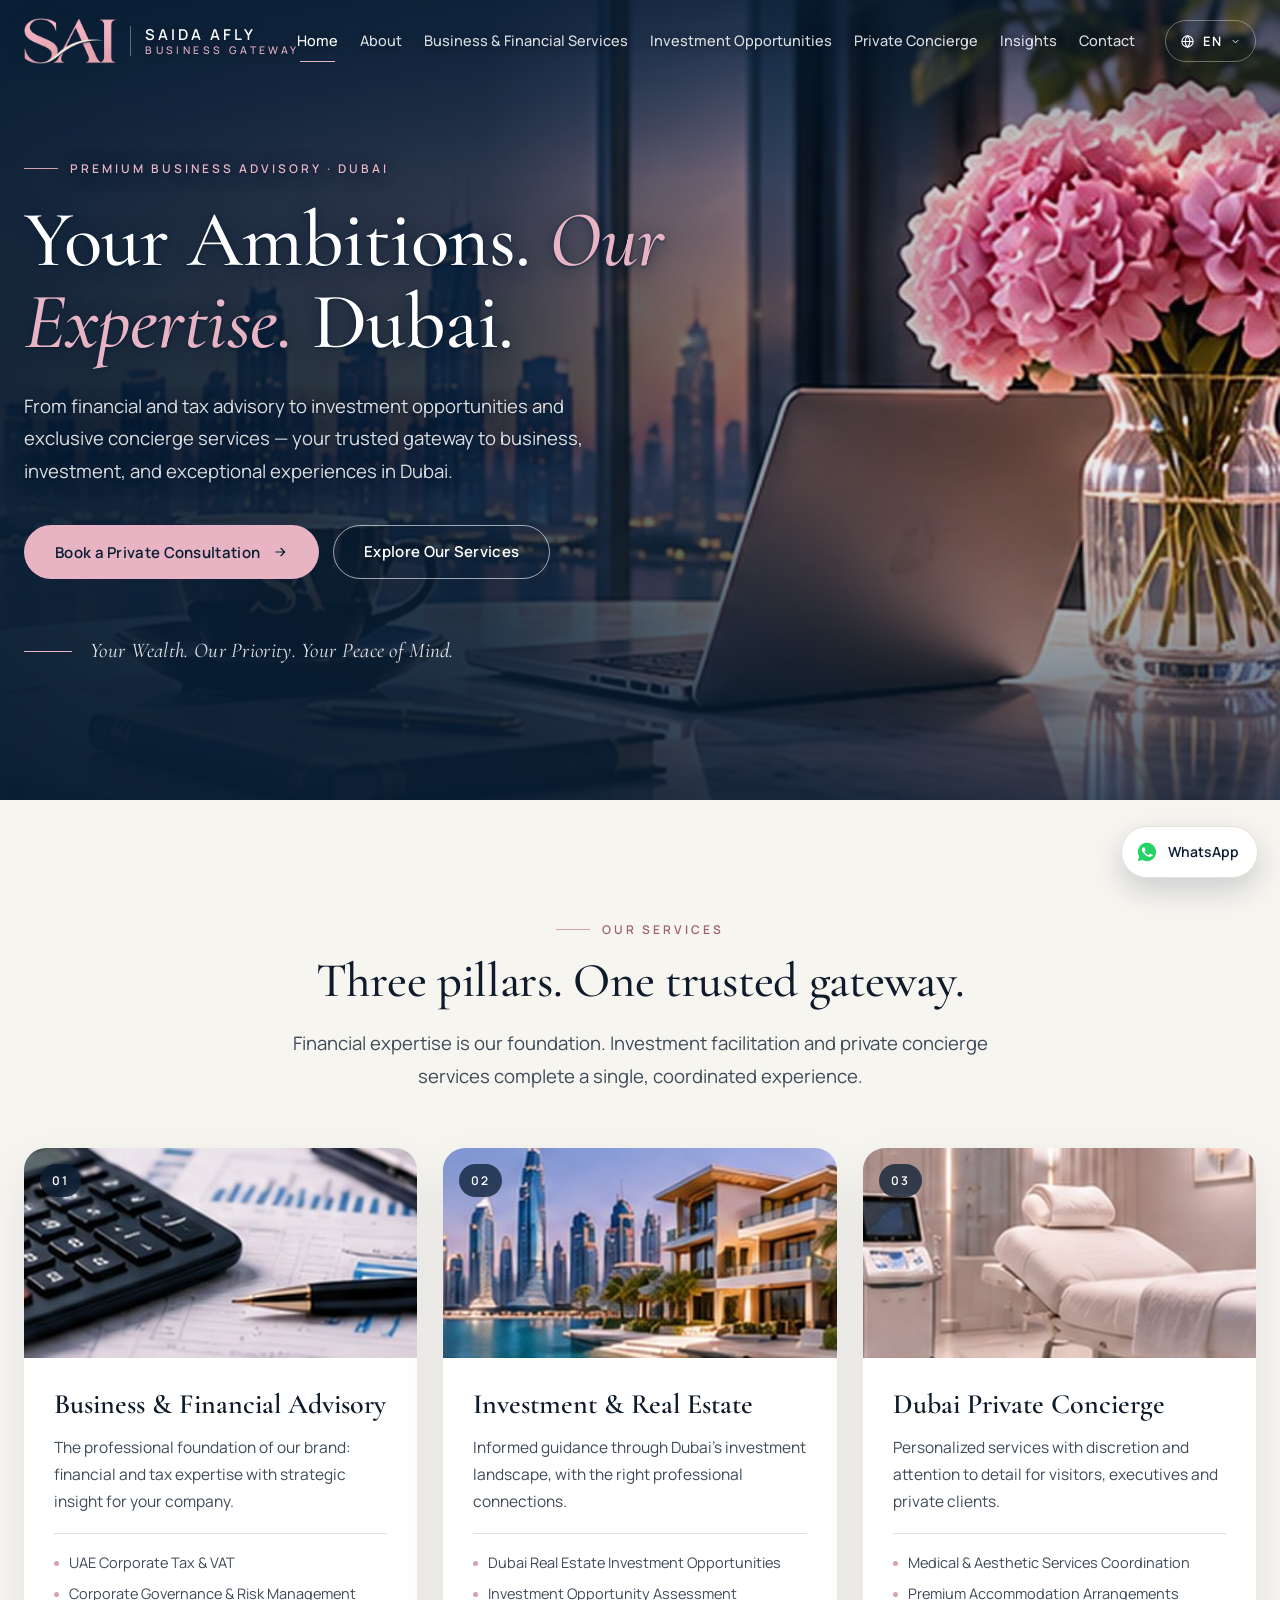
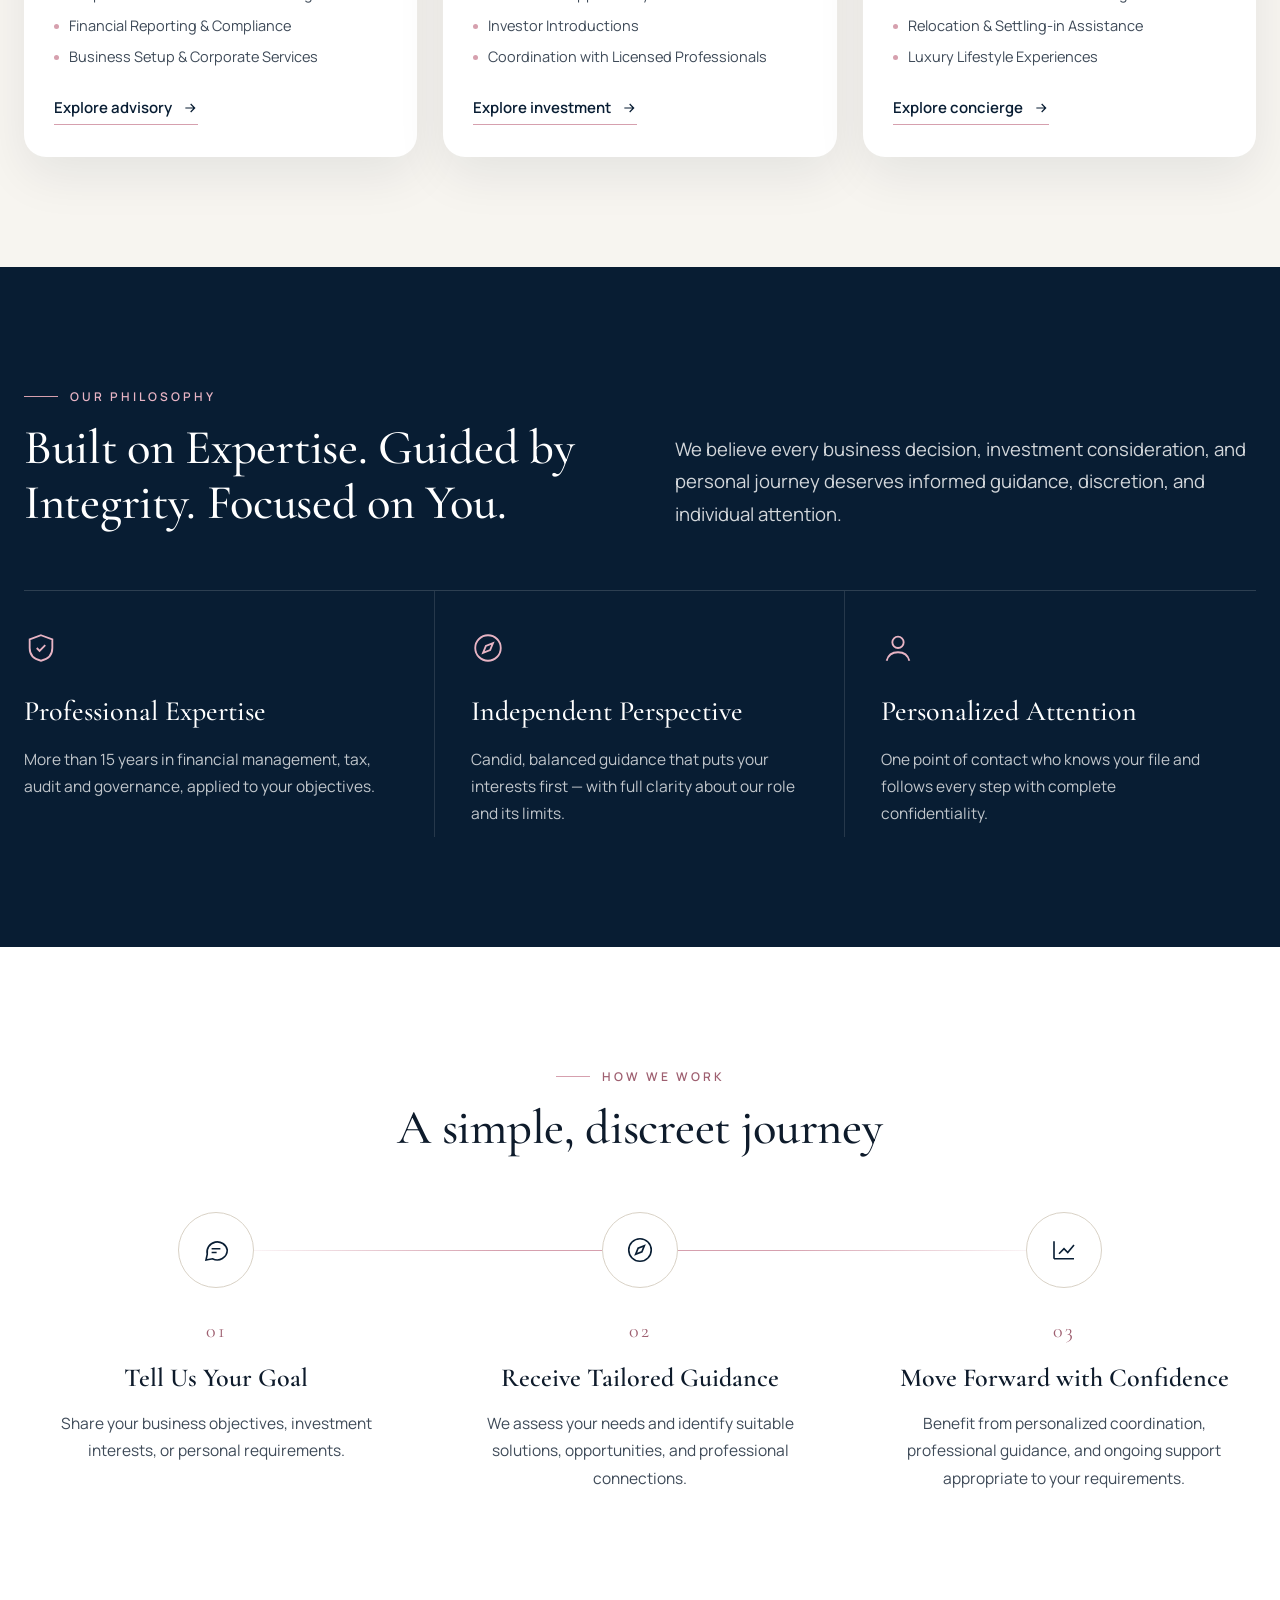
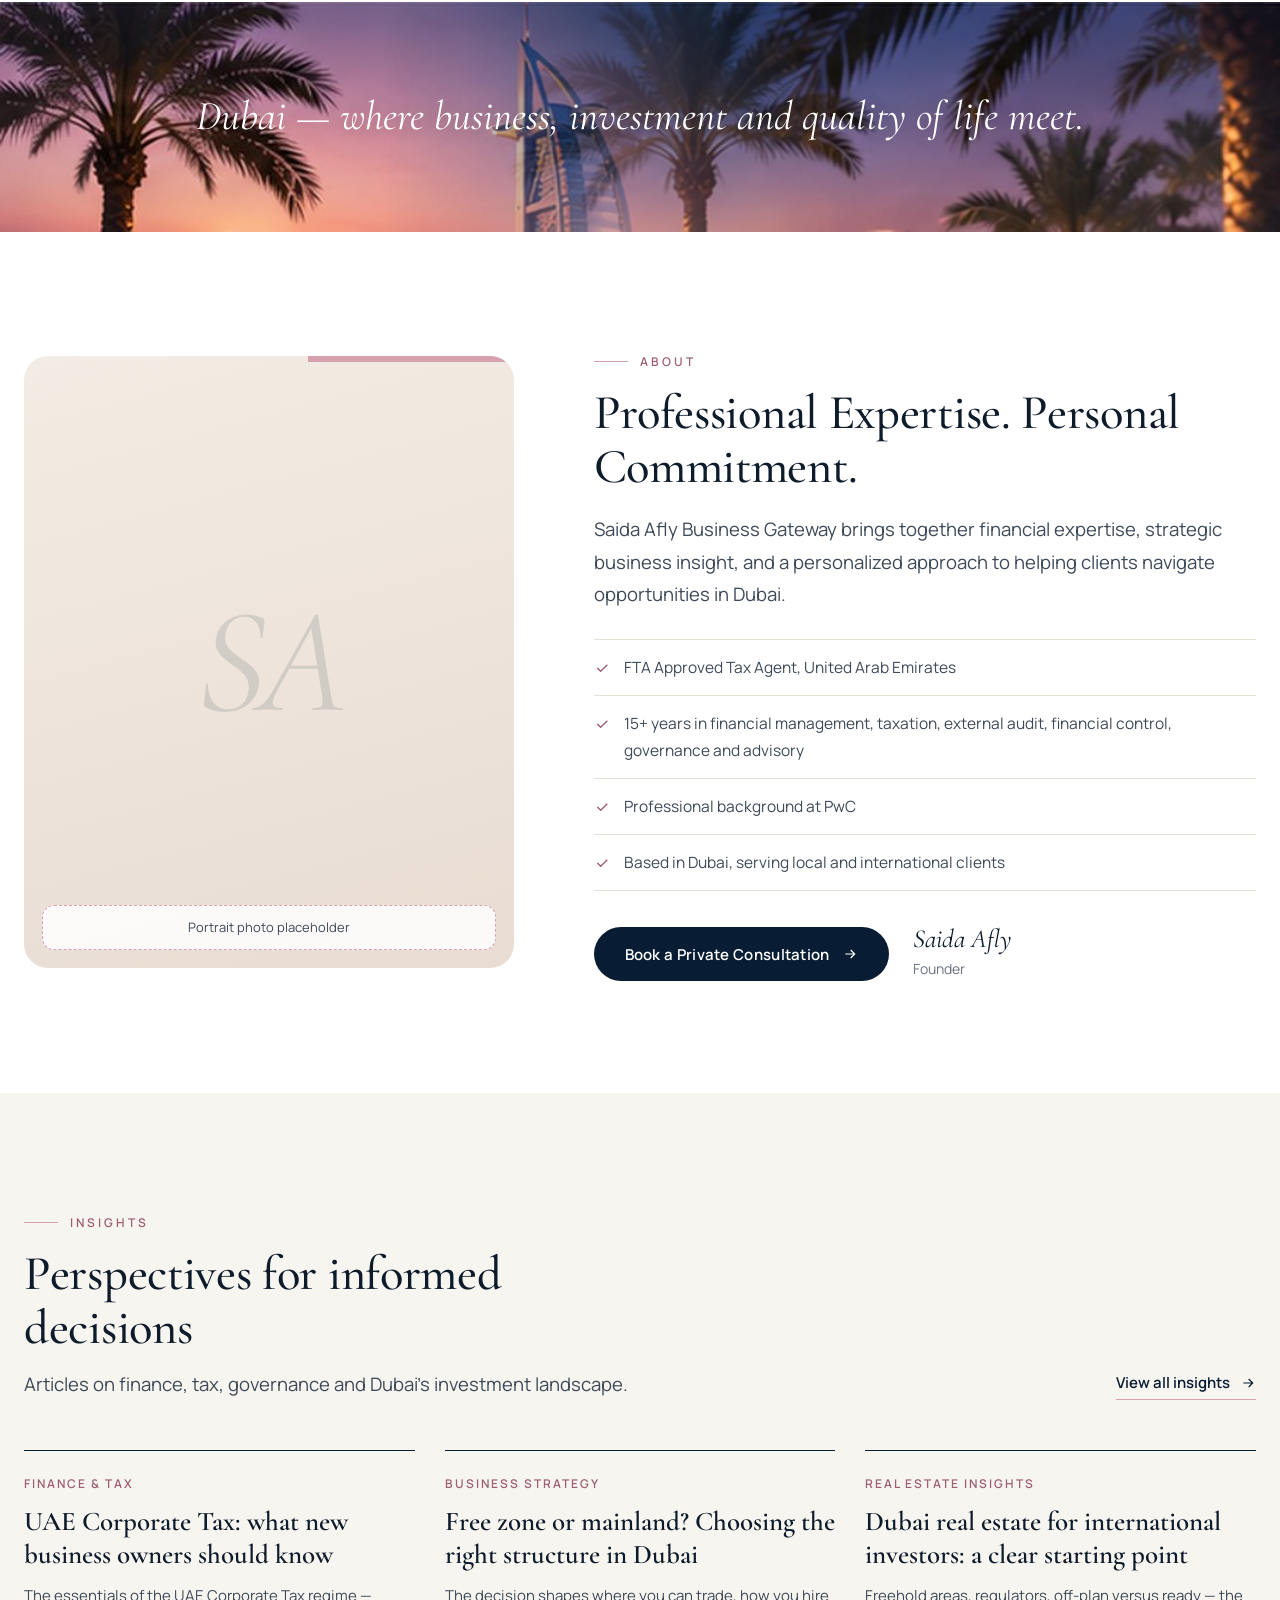
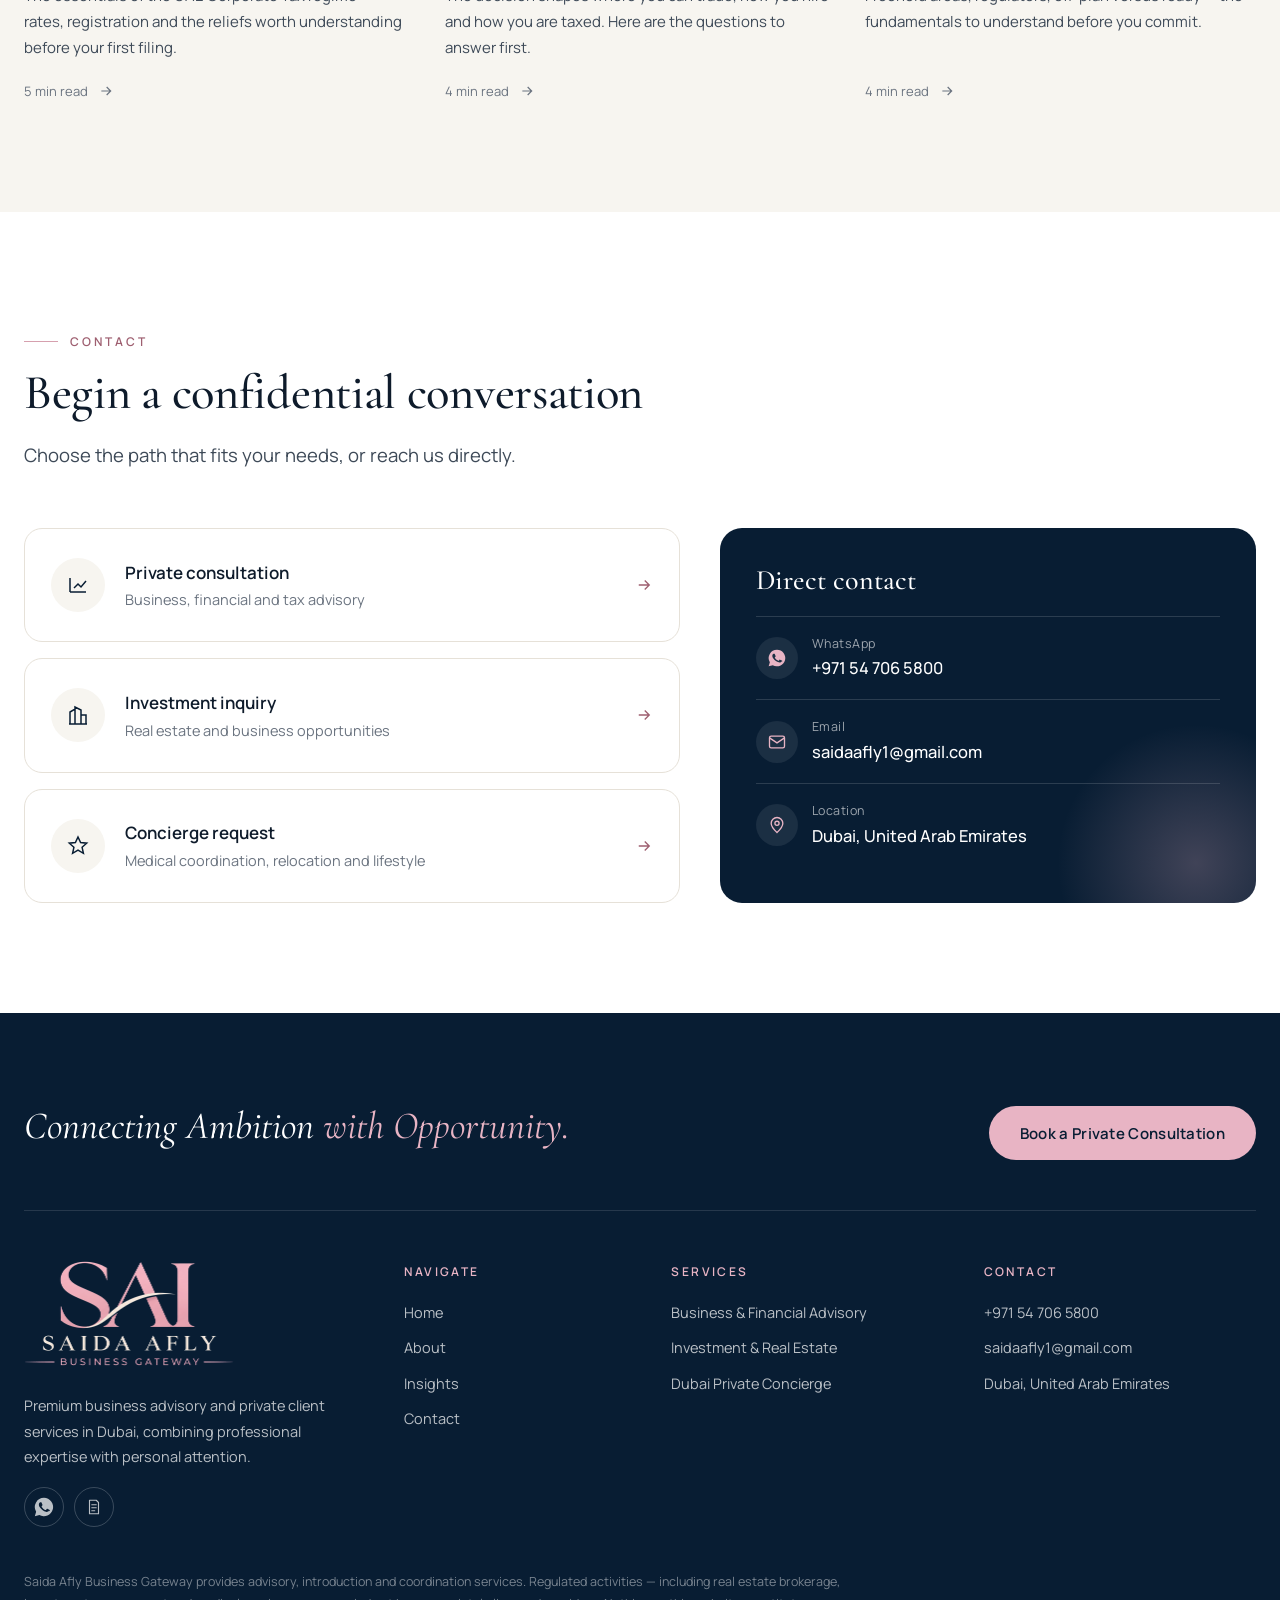
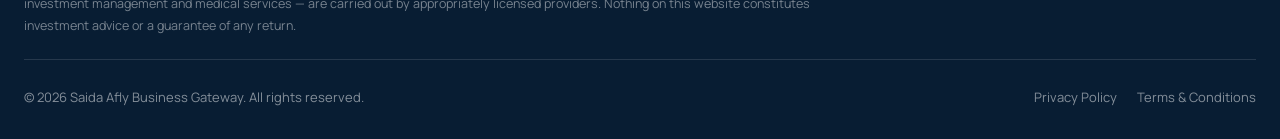
==== commit b7a4682a: "Add files via upload" ====
--- a/index.html
+++ b/index.html
@@ -6,6 +6,8 @@
 <link rel="preconnect" href="https://fonts.googleapis.com">
 <link rel="preconnect" href="https://fonts.gstatic.com" crossorigin>
 <link href="https://fonts.googleapis.com/css2?family=Cormorant+Garamond:ital,wght@0,400;0,500;0,600;1,400;1,500;1,600&family=Manrope:wght@400;500;600;700&family=IBM+Plex+Sans+Arabic:wght@300;400;500;600&display=swap" rel="stylesheet">
+<link rel="icon" type="image/png" href="img/favicon.png">
+<link rel="apple-touch-icon" href="img/apple-touch-icon.png">
 <link rel="stylesheet" href="assets/site.css">
 <script src="assets/site.js" defer></script>
 <title>Saida Afly | Business Gateway — Premium Business Advisory in Dubai</title>
@@ -13,7 +15,7 @@
 <meta property="og:title" content="Saida Afly | Business Gateway">
 <meta property="og:description" content="Your Ambitions. Our Expertise. Dubai.">
 </head>
-<body data-page="home" data-title-ar="Saida Afly | Business Gateway — استشارات أعمال متميزة في دبي">
+<body data-page="home" data-title-ar="Saida Afly | Business Gateway — استشارات أعمال متميزة في دبي" data-title-sv="Saida Afly | Business Gateway — Exklusiv affärsrådgivning i Dubai" data-title-nl="Saida Afly | Business Gateway — Exclusief zakelijk advies in Dubai" data-title-fr="Saida Afly | Business Gateway — Conseil aux entreprises haut de gamme à Dubaï">
 
 <!-- Static form definition so Netlify Forms detects the inquiry form at deploy time -->
 <form name="inquiry" data-netlify="true" netlify-honeypot="bot-field" hidden>
--- a/assets/site.css
+++ b/assets/site.css
@@ -89,9 +89,16 @@
 .dd-menu small{display:block;font-size:13px;color:var(--muted);line-height:1.5}
 .dd-menu svg{color:var(--rose-d);flex:none;margin-top:3px}
 .hd-r{display:flex;align-items:center;gap:10px}
-.lang{display:flex;align-items:center;border:1px solid rgba(255,255,255,.35);border-radius:999px;padding:3px}
-.lang button{all:unset;cursor:pointer;font-family:"Manrope",sans-serif;font-size:12.5px;font-weight:600;letter-spacing:1px;padding:6px 12px;border-radius:999px;color:rgba(255,255,255,.7)}
-.lang button[aria-pressed=true]{background:#fff;color:var(--navy)}
+.lang{position:relative}
+.lang-btn{all:unset;cursor:pointer;display:inline-flex;align-items:center;gap:8px;height:40px;padding:0 14px;border:1px solid rgba(255,255,255,.35);border-radius:999px;color:#fff;font-family:"Manrope",sans-serif;font-size:13px;font-weight:600;letter-spacing:1px;transition:border-color .25s,background .25s}
+.lang-btn:hover,.lang.open .lang-btn{border-color:rgba(255,255,255,.7);background:rgba(255,255,255,.08)}
+.lang-menu{position:absolute;top:calc(100% + 10px);inset-inline-end:0;min-width:230px;background:#fff;border-radius:16px;box-shadow:0 24px 60px rgba(8,29,51,.25);padding:8px;opacity:0;visibility:hidden;transform:translateY(8px);transition:.22s;z-index:60}
+.lang.open .lang-menu{opacity:1;visibility:visible;transform:none}
+.lang-menu button{all:unset;box-sizing:border-box;cursor:pointer;display:flex;white-space:nowrap;align-items:center;gap:12px;width:100%;padding:11px 14px;border-radius:10px;color:var(--ink);font-family:"Manrope","IBM Plex Sans Arabic",sans-serif;font-size:14.5px}
+.lang-menu button b{font-size:11.5px;letter-spacing:1px;color:var(--rose-d);width:24px}
+.lang-menu button:hover{background:var(--ivory)}
+.lang-menu button[aria-checked=true]{background:var(--ivory);font-weight:600}
+.lang-menu button[aria-checked=true]::after{content:"";margin-inline-start:auto;width:7px;height:7px;border-radius:50%;background:var(--rose)}
 .burger{all:unset;cursor:pointer;display:none;width:44px;height:44px;border-radius:12px;border:1px solid rgba(255,255,255,.35);place-items:center;color:#fff}
 .mnav{display:none}
 
@@ -102,7 +109,10 @@
   -webkit-mask-image:linear-gradient(90deg,transparent 0,#000 24%);mask-image:linear-gradient(90deg,transparent 0,#000 24%);
   animation:kb 26s ease-in-out infinite alternate;transform-origin:70% 60%}
 @keyframes kb{from{transform:scale(1)}to{transform:scale(1.06)}}
-.hero::after{content:"";position:absolute;inset:0;pointer-events:none;background:linear-gradient(90deg,rgba(8,29,51,.82) 0%,rgba(8,29,51,.45) 40%,rgba(8,29,51,.05) 70%),linear-gradient(0deg,rgba(8,29,51,.65),transparent 35%)}
+.hero::after{content:"";position:absolute;inset:0;pointer-events:none;background:linear-gradient(90deg,rgba(8,29,51,.94) 0%,rgba(8,29,51,.82) 38%,rgba(8,29,51,.4) 62%,rgba(8,29,51,.08) 80%),linear-gradient(0deg,rgba(8,29,51,.75),transparent 40%),linear-gradient(180deg,rgba(8,29,51,.7),transparent 22%)}
+.hero .display,.hero .lead,.hero .eyebrow{text-shadow:0 2px 18px rgba(8,29,51,.85),0 1px 3px rgba(8,29,51,.7)}
+.hero .lead{color:#fff}
+
 .hero .wrap{position:relative;z-index:2;padding:130px 0 90px}
 .hero-txt{max-width:640px;margin-right:auto;margin-left:0}
 .hero .display{margin:20px 0 26px}
@@ -345,7 +355,7 @@
   body{font-size:16px}
   .logo-t{display:none}
   .hero{min-height:auto}
-  .hero-img{opacity:.5;-webkit-mask-image:none;mask-image:none;left:50%;transform:translateX(-50%);animation:none}
+  .hero-img{opacity:.5;-webkit-mask-image:none;mask-image:none;left:50%;right:auto;transform:translateX(-50%);animation:none}
   .hero::after{background:linear-gradient(0deg,rgba(8,29,51,.92),rgba(8,29,51,.55))}
   .hero .wrap{padding:130px 0 80px}
   .signature{margin-top:40px;font-size:18px}
@@ -367,6 +377,113 @@
 @media (prefers-reduced-motion:reduce){*,*::before,*::after{animation:none!important;transition:none!important}.rv{opacity:1;transform:none}}
 
 /* bilingual long-form blocks */
-html[lang=ar] [data-block=en],html[lang=en] [data-block=ar]{display:none}
+html:not([lang=en]) [data-block=en],html:not([lang=ar]) [data-block=ar],html:not([lang=sv]) [data-block=sv],html:not([lang=fr]) [data-block=fr],html:not([lang=nl-BE]) [data-block=nl]{display:none}
 .phero.simple .wrap{grid-template-columns:1fr}
 .phero.simple{padding:160px 0 70px}
+.hd:not(.solid) .nav a,.hd:not(.solid) .nav button,.hd:not(.solid) .logo{text-shadow:0 1px 8px rgba(8,29,51,.8)}
+.phero .lead{color:rgba(255,255,255,.9)}.phero .display,.phero .lead,.phero .crumbs{text-shadow:0 2px 14px rgba(8,29,51,.7)}
+.hd.nav-collapse .nav{display:none}
+.hd.nav-collapse .burger{display:grid}
+.hd.nav-collapse .mnav.open{display:grid;margin-top:12px;padding:12px;border-radius:18px;background:rgba(8,29,51,.98)}
+.hd.nav-collapse .mnav a{color:#fff;padding:12px 14px;border-radius:10px;font-size:15.5px}
+.hd.nav-collapse .mnav a:hover{background:rgba(255,255,255,.08)}
+.hd .wrap{width:min(1480px,100% - 48px)}
+.hd.no-cta .hd-r .btn{display:none}
+
+.logo .mark{height:46px;width:auto;display:block;filter:drop-shadow(0 2px 8px rgba(8,29,51,.5))}
+.hd.solid .logo .mark{height:40px}
+.ft-logo{display:inline-block}.ft-logo img{width:210px;height:auto;display:block}
+@media (max-width:720px){.logo .mark{height:40px}}
+
+/* ---------- Private Client Inquiry ---------- */
+.pc-page{position:relative;overflow:hidden;min-height:100vh;padding:150px 0 110px;background:linear-gradient(160deg,#081D33 0%,#0B2544 45%,#0E2C55 75%,#081D33 100%);color:#F7F5F0}
+.pc-glow{position:absolute;inset:-20% -10% auto auto;width:720px;height:720px;border-radius:50%;background:radial-gradient(circle,rgba(232,180,196,.16),transparent 62%);pointer-events:none}
+.pc-glow::after{content:"";position:absolute;left:-900px;top:520px;width:640px;height:640px;border-radius:50%;background:radial-gradient(circle,rgba(70,120,190,.18),transparent 65%)}
+.pc-wrap{position:relative;width:min(860px,100% - 40px)}
+.pc-head{text-align:center;margin-bottom:38px}
+.pc-head .eyebrow{color:var(--blush);justify-content:center}
+.pc-head .eyebrow::before,.pc-head .eyebrow::after{content:"";width:28px;height:1px;background:currentColor;opacity:.6}
+.pc-title{font-family:var(--serif);font-weight:500;font-size:clamp(40px,5.4vw,64px);line-height:1.08;margin:16px 0 14px;color:#F7F5F0}
+html[lang=ar] .pc-title{font-family:"IBM Plex Sans Arabic",sans-serif;font-size:clamp(32px,4.4vw,48px);line-height:1.35}
+.pc-sub{font-family:var(--serif);font-style:italic;font-size:clamp(19px,2vw,23px);color:var(--blush);margin:0 0 10px}
+html[lang=ar] .pc-sub{font-family:inherit;font-style:normal}
+.pc-intro{margin:0 auto;max-width:560px;color:rgba(247,245,240,.78);font-size:16px}
+.pc-card-wrap{background:linear-gradient(180deg,rgba(255,255,255,.075),rgba(255,255,255,.035));border:1px solid rgba(255,255,255,.12);border-radius:26px;padding:clamp(24px,4vw,46px);box-shadow:0 40px 90px rgba(0,0,0,.28);backdrop-filter:blur(10px)}
+.pc-in .pc-step{animation:pcIn .45s var(--ease) both}
+@keyframes pcIn{from{opacity:0;transform:translateY(12px)}to{opacity:1;transform:none}}
+@media (prefers-reduced-motion:reduce){.pc-in .pc-step{animation:none}}
+.pc-stepof{margin:0 0 12px;font-size:12px;letter-spacing:2.4px;text-transform:uppercase;color:rgba(247,245,240,.6)}
+html[lang=ar] .pc-stepof{letter-spacing:0;font-size:13px}
+.pc-prog ol{list-style:none;margin:0 0 14px;padding:0;display:grid;grid-template-columns:repeat(4,1fr);gap:10px}
+.pc-prog li{display:flex;align-items:center;gap:9px;font-size:13.5px;color:rgba(247,245,240,.5)}
+.pc-prog li span{flex:none;width:26px;height:26px;border-radius:50%;display:grid;place-items:center;border:1px solid rgba(255,255,255,.25);font-size:12px;font-weight:600}
+.pc-prog li.cur{color:#F7F5F0}.pc-prog li.cur span{background:var(--blush);border-color:var(--blush);color:var(--navy)}
+.pc-prog li.done{color:rgba(247,245,240,.75)}.pc-prog li.done span{border-color:var(--blush);color:var(--blush)}
+.pc-prog b{font-weight:500;white-space:nowrap;overflow:hidden;text-overflow:ellipsis}
+.pc-bar{height:2px;background:rgba(255,255,255,.12);border-radius:2px;margin-bottom:34px;overflow:hidden}
+.pc-bar i{display:block;height:100%;background:linear-gradient(90deg,var(--rose),var(--blush));transition:width .5s var(--ease)}
+.pc-body fieldset{border:0;margin:0 0 28px;padding:0;min-width:0}
+.pc-q{display:block;font-family:var(--serif);font-size:clamp(22px,2.4vw,27px);font-weight:500;line-height:1.3;color:#F7F5F0;margin:0 0 16px;padding:0}
+html[lang=ar] .pc-q{font-family:"IBM Plex Sans Arabic",sans-serif;font-size:20px}
+.pc-q-sm{font-family:var(--sans);font-size:15px;font-weight:600;margin-bottom:12px}
+html[lang=ar] .pc-q-sm{font-size:15px}
+.pc-q em,.pc-field label em{font-family:var(--sans);font-style:normal;font-size:12px;letter-spacing:1px;text-transform:uppercase;color:rgba(247,245,240,.5);margin-inline-start:6px}
+.pc-cards{display:grid;grid-template-columns:repeat(2,1fr);gap:12px}
+.pc-card{position:relative;display:flex;gap:16px;align-items:flex-start;padding:18px 20px;border:1px solid rgba(255,255,255,.14);border-radius:16px;cursor:pointer;transition:border-color .25s,background .25s,transform .25s}
+.pc-card:last-child{grid-column:1/-1}
+.pc-card:hover{border-color:rgba(232,180,196,.55);background:rgba(255,255,255,.04)}
+.pc-card input,.pc-opt input{position:absolute;opacity:0;pointer-events:none}
+.pc-card .ic{flex:none;width:44px;height:44px;border-radius:12px;display:grid;place-items:center;background:rgba(232,180,196,.12);color:var(--blush)}
+.pc-card b{display:block;font-weight:600;font-size:15.5px;color:#F7F5F0}
+.pc-card small{display:block;font-size:13.5px;color:rgba(247,245,240,.62);line-height:1.5;margin-top:2px}
+.pc-card:has(input:checked){border-color:var(--blush);background:rgba(232,180,196,.1)}
+.pc-card:has(input:focus-visible),.pc-opt:has(input:focus-visible){outline:2px solid var(--blush);outline-offset:2px}
+.pc-opts{display:flex;flex-wrap:wrap;gap:10px}
+.pc-opt{position:relative;cursor:pointer}
+.pc-opt span{display:inline-flex;align-items:center;min-height:44px;padding:9px 18px;border:1px solid rgba(255,255,255,.18);border-radius:999px;font-size:14.5px;color:rgba(247,245,240,.88);transition:.2s}
+.pc-opt:hover span{border-color:rgba(232,180,196,.6)}
+.pc-opt input:checked+span{background:var(--blush);border-color:var(--blush);color:var(--navy);font-weight:600}
+.pc-note{font-size:13.5px;color:rgba(247,245,240,.62);border-inline-start:2px solid var(--rose);padding-inline-start:12px;margin:-6px 0 10px}
+.pc-grid{display:grid;grid-template-columns:1fr 1fr;gap:4px 18px}
+.pc-field{margin-bottom:14px}
+.pc-field>label{display:block;font-size:14px;font-weight:600;color:rgba(247,245,240,.9);margin-bottom:8px}
+.pc-field>label.pc-q{font-family:var(--serif);font-size:clamp(22px,2.4vw,27px);font-weight:500;margin-bottom:16px}
+html[lang=ar] .pc-field>label.pc-q{font-family:"IBM Plex Sans Arabic",sans-serif;font-size:20px}
+.pc-field label i{color:var(--blush);font-style:normal}
+.pc-field input,.pc-field textarea{width:100%;box-sizing:border-box;font:inherit;font-size:15.5px;color:#F7F5F0;background:rgba(255,255,255,.06);border:1px solid rgba(255,255,255,.18);border-radius:12px;padding:13px 16px;transition:border-color .2s,background .2s}
+.pc-field textarea{resize:vertical;min-height:96px}
+.pc-field input::placeholder,.pc-field textarea::placeholder{color:rgba(247,245,240,.38)}
+.pc-field input:focus,.pc-field textarea:focus{outline:none;border-color:var(--blush);background:rgba(255,255,255,.09)}
+.pc-field [aria-invalid=true]{border-color:#E58FA6}
+.pc-err{margin:6px 0 0;font-size:13px;color:#F2A7BB;min-height:0}
+.pc-err:empty{display:none}
+.pc-privacy{font-size:13.5px;color:rgba(247,245,240,.62);margin:6px 0 12px}
+.pc-consent{display:flex;gap:12px;align-items:flex-start;font-size:14px;color:rgba(247,245,240,.85);cursor:pointer}
+.pc-consent input{width:18px;height:18px;margin-top:3px;accent-color:var(--blush);flex:none}
+.pc-consent a{color:var(--blush);text-decoration:underline;text-underline-offset:3px}
+.pc-hp{position:absolute;left:-9999px;width:1px;height:1px;overflow:hidden}
+.pc-nav{display:flex;justify-content:space-between;align-items:center;gap:14px;margin-top:30px;padding-top:24px;border-top:1px solid rgba(255,255,255,.1)}
+.pc-back{all:unset;cursor:pointer;font-weight:600;font-size:15px;color:rgba(247,245,240,.75);padding:12px 4px}
+.pc-back:hover{color:#fff}.pc-back:focus-visible{outline:2px solid var(--blush);outline-offset:3px}
+.pc-next[disabled]{opacity:.6;cursor:wait}
+html[dir=rtl] .pc-next svg{transform:scaleX(-1)}
+.pc-alert{margin:18px 0 0;padding:12px 16px;border-radius:12px;background:rgba(229,143,166,.12);border:1px solid rgba(229,143,166,.35);color:#F7D5DE;font-size:14px}
+.pc-direct{display:flex;flex-wrap:wrap;gap:12px;margin-top:18px}
+.btn-line{border:1px solid rgba(255,255,255,.35);color:#F7F5F0;background:transparent}
+.btn-line:hover{border-color:#fff;background:rgba(255,255,255,.06)}
+.pc-done{text-align:center;padding:20px 0 6px;outline:none}
+.pc-done h2{font-family:var(--serif);font-weight:500;font-size:clamp(28px,3.4vw,38px);margin:18px 0 10px;color:#F7F5F0}
+html[lang=ar] .pc-done h2{font-family:"IBM Plex Sans Arabic",sans-serif}
+.pc-done p{color:rgba(247,245,240,.75);margin:0 auto;max-width:480px}
+.pc-done .pc-direct{justify-content:center;margin-top:26px}
+.pc-check{display:inline-grid;place-items:center;width:68px;height:68px;border-radius:50%;border:1px solid var(--blush);color:var(--blush)}
+@media (max-width:720px){
+  .pc-page{padding:120px 0 80px}
+  .pc-cards,.pc-grid{grid-template-columns:1fr}
+  .pc-prog b{display:none}
+  .pc-prog ol{grid-template-columns:repeat(4,auto);justify-content:space-between}
+  .pc-opt span{font-size:14px;padding:9px 15px}
+  .pc-nav .btn{flex:1;justify-content:center}
+}
+body[data-page=consult] .ft-top .btn{display:none}
+.pc-nav:empty{display:none}
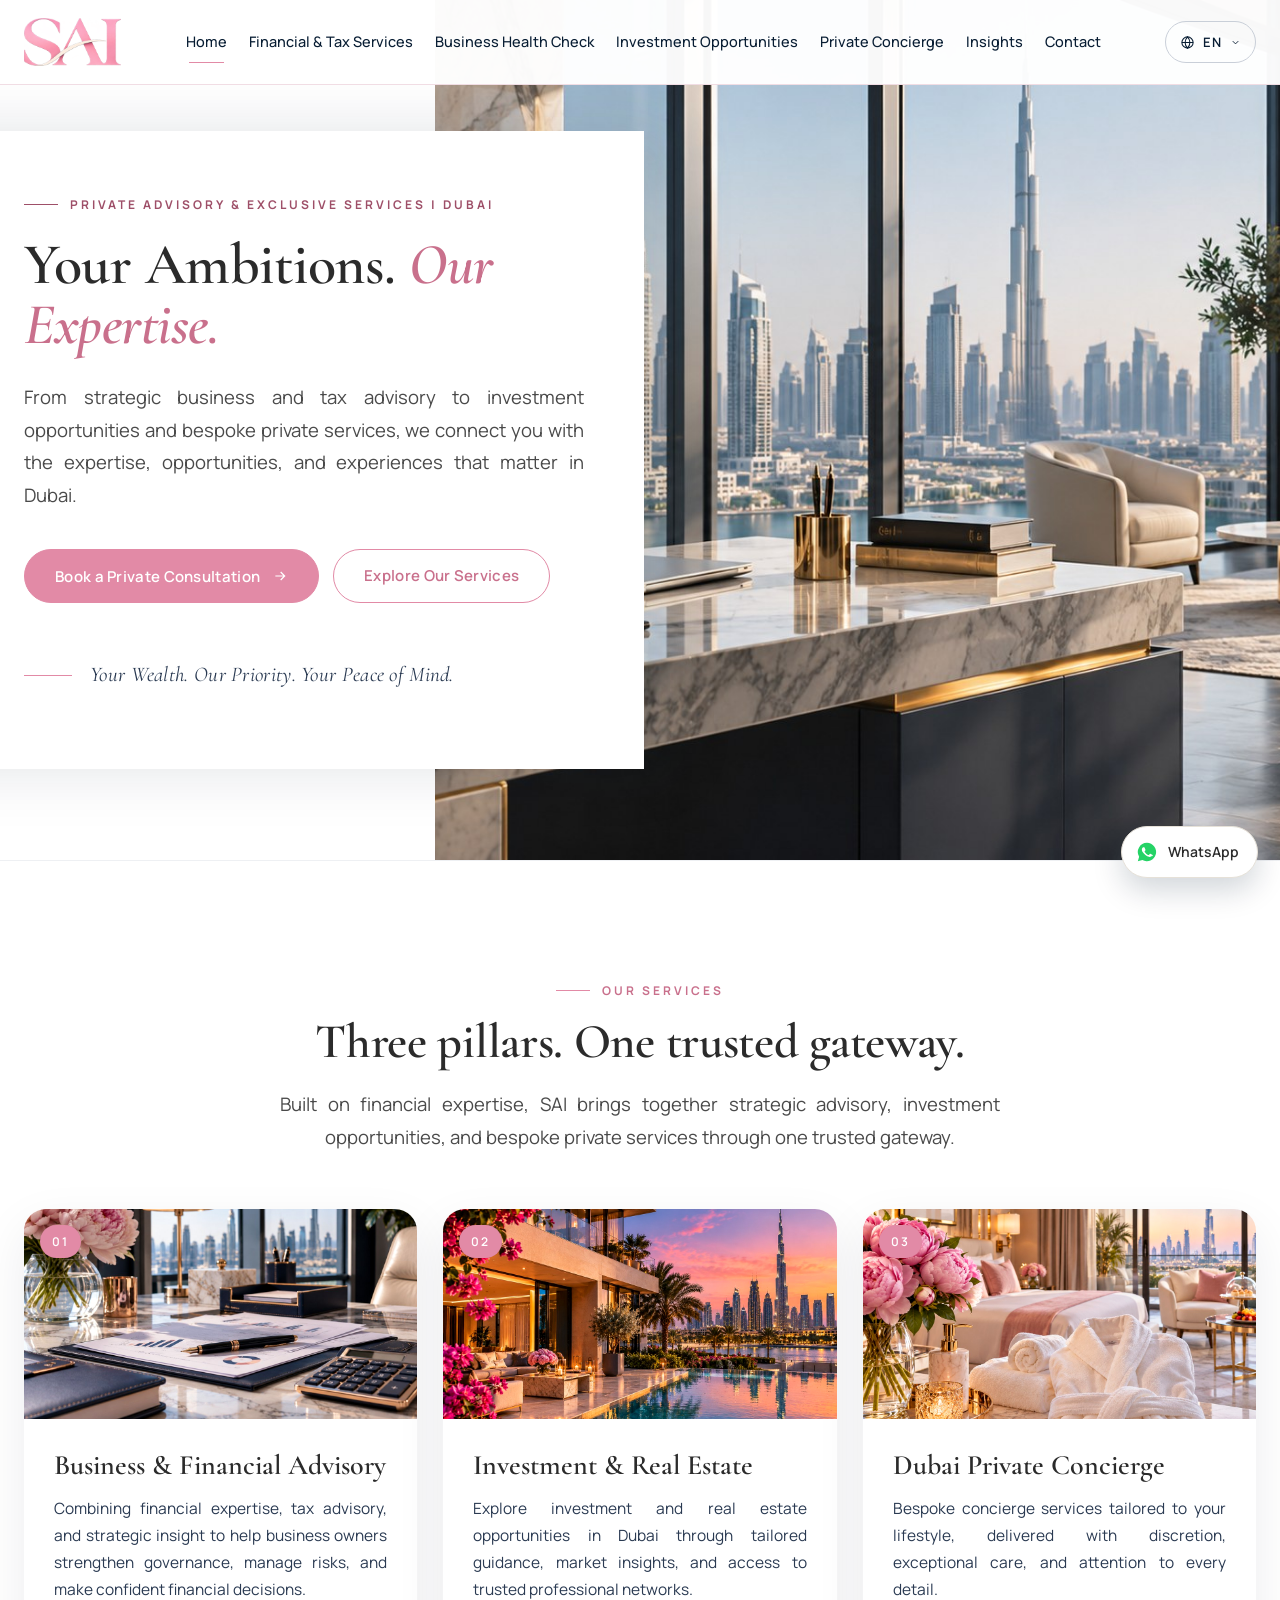
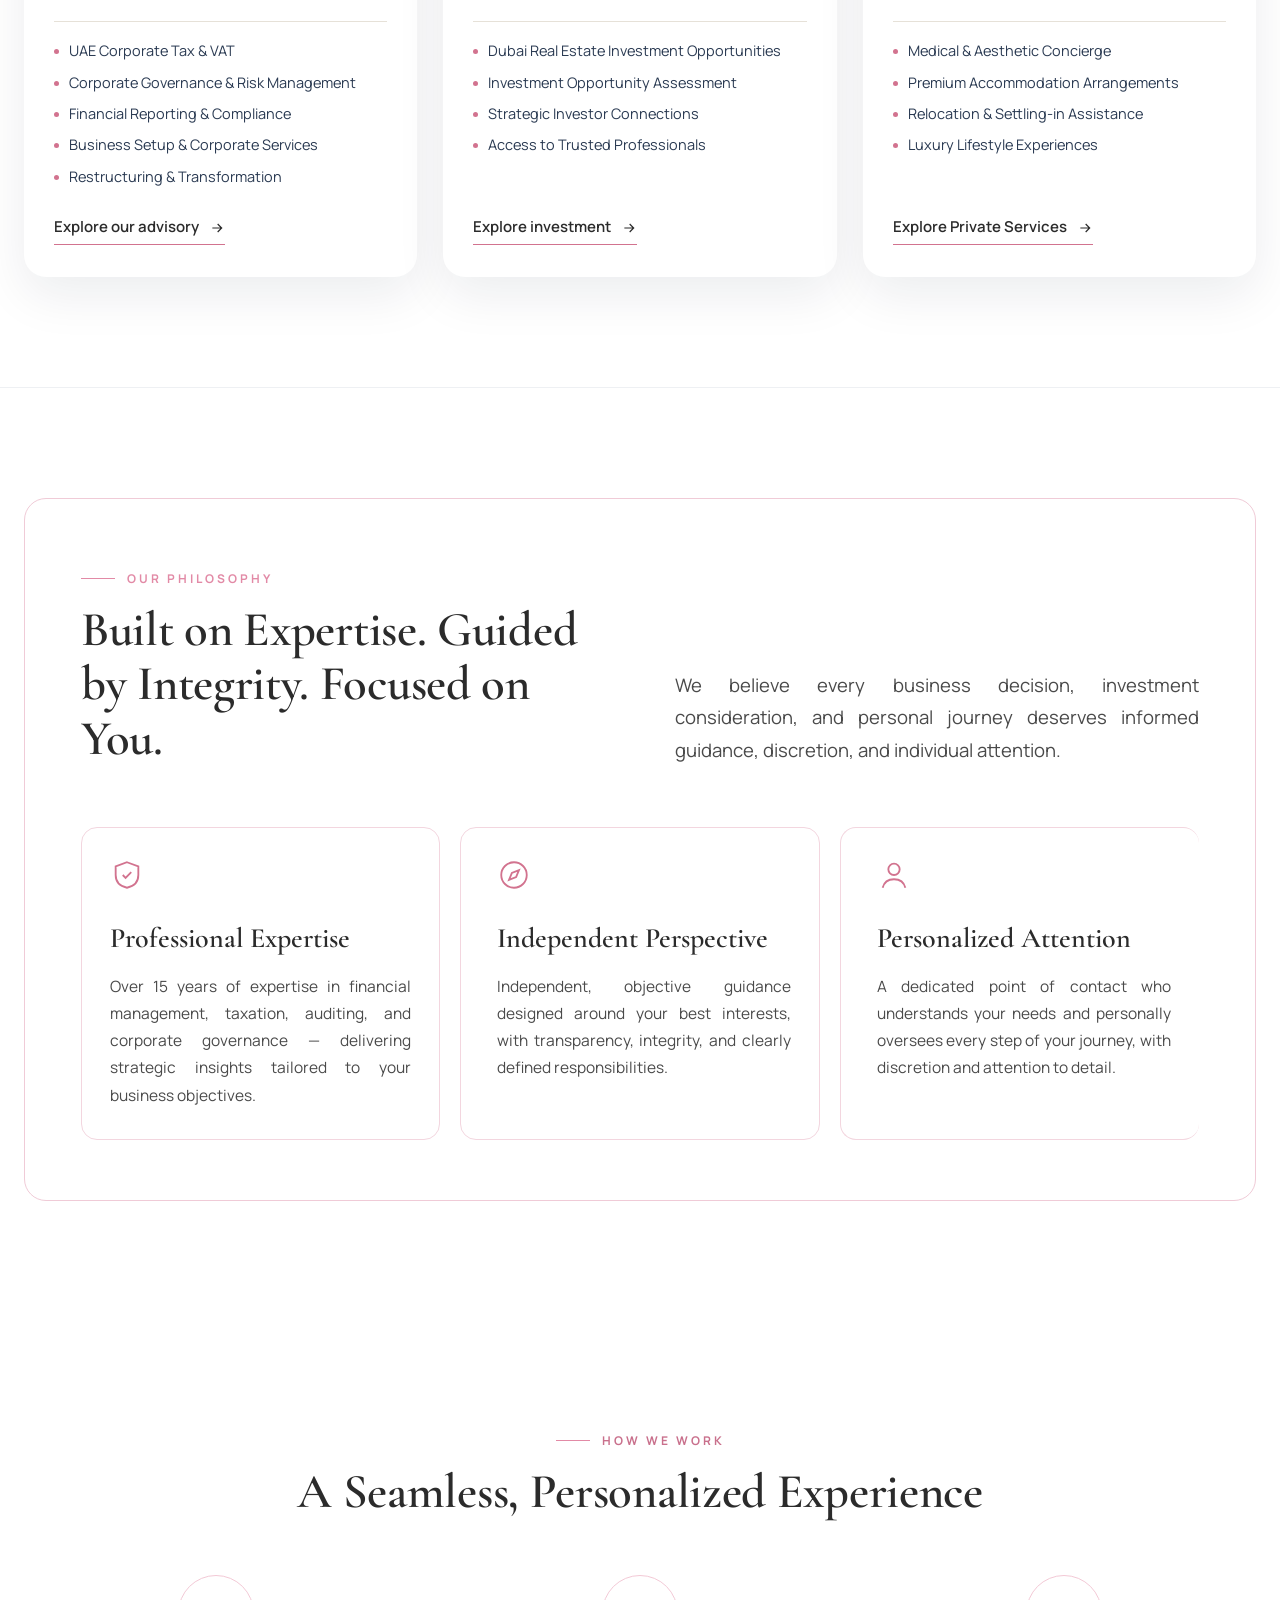
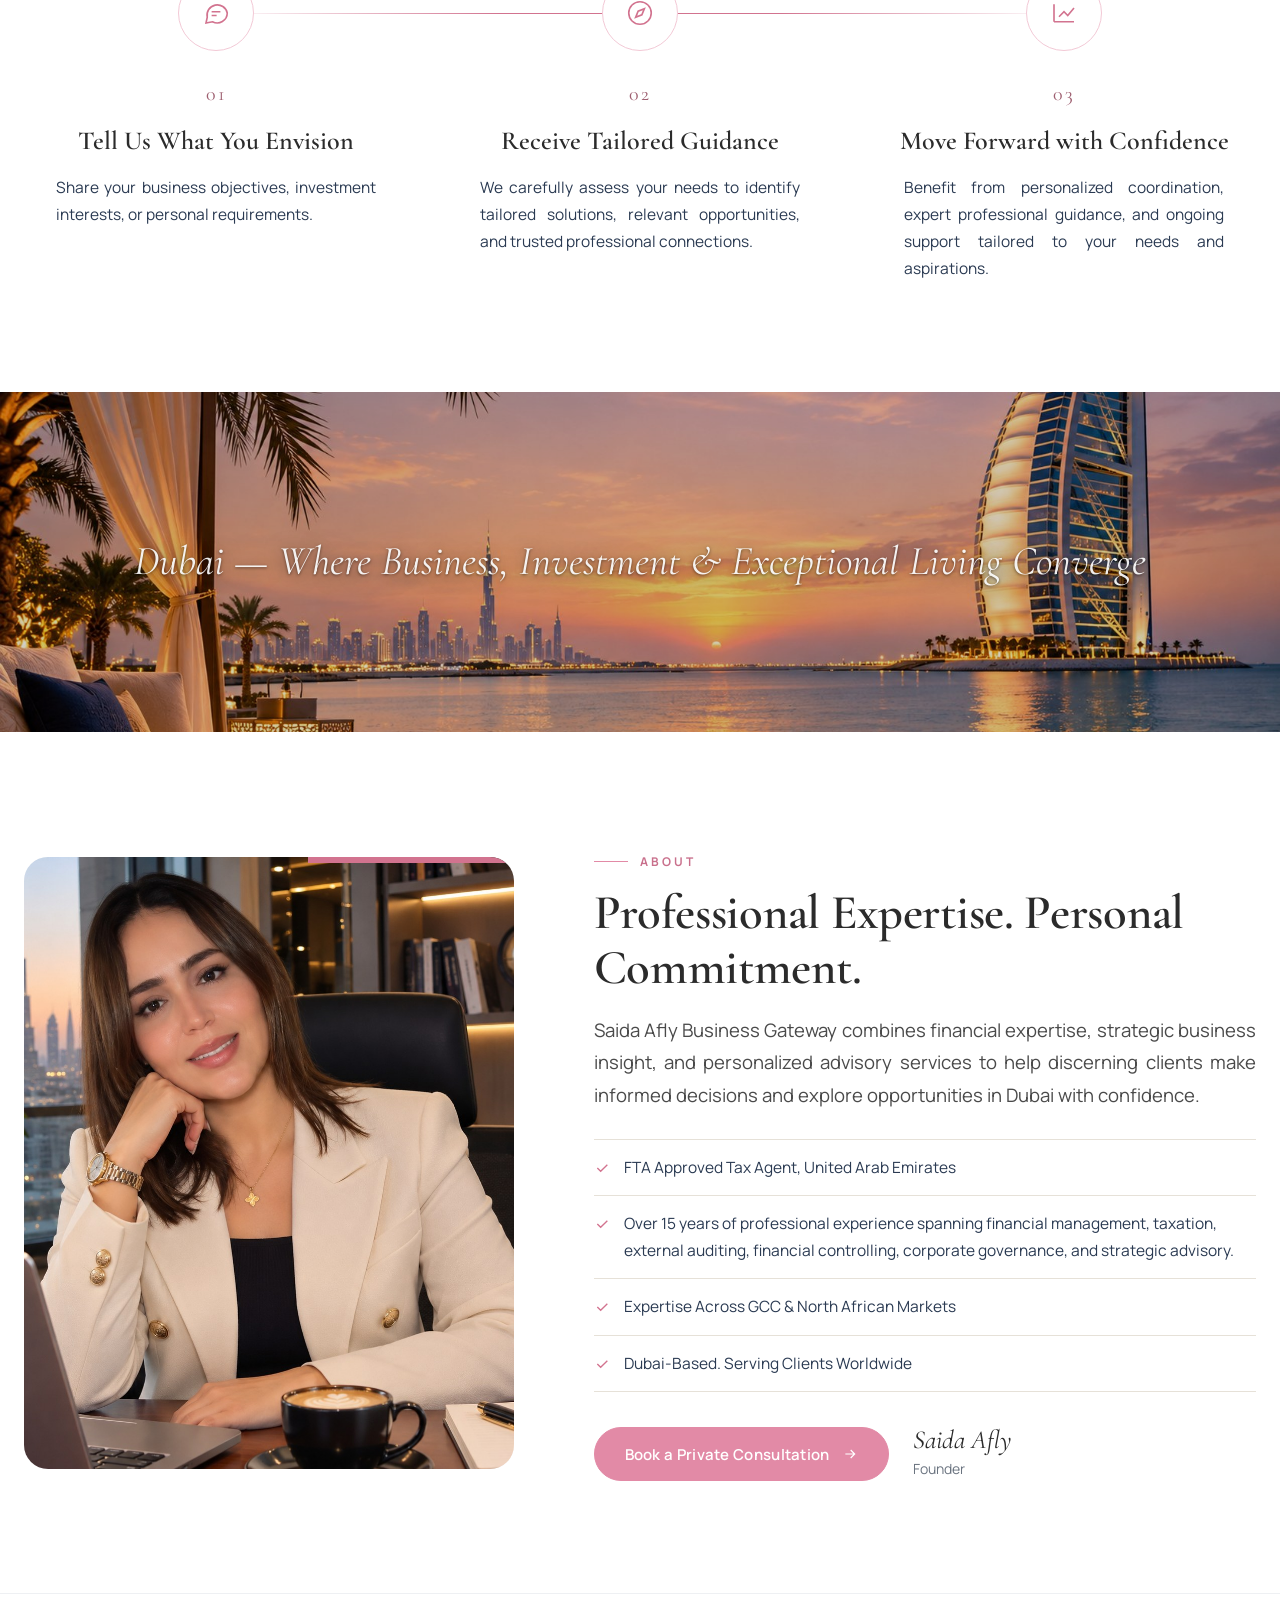
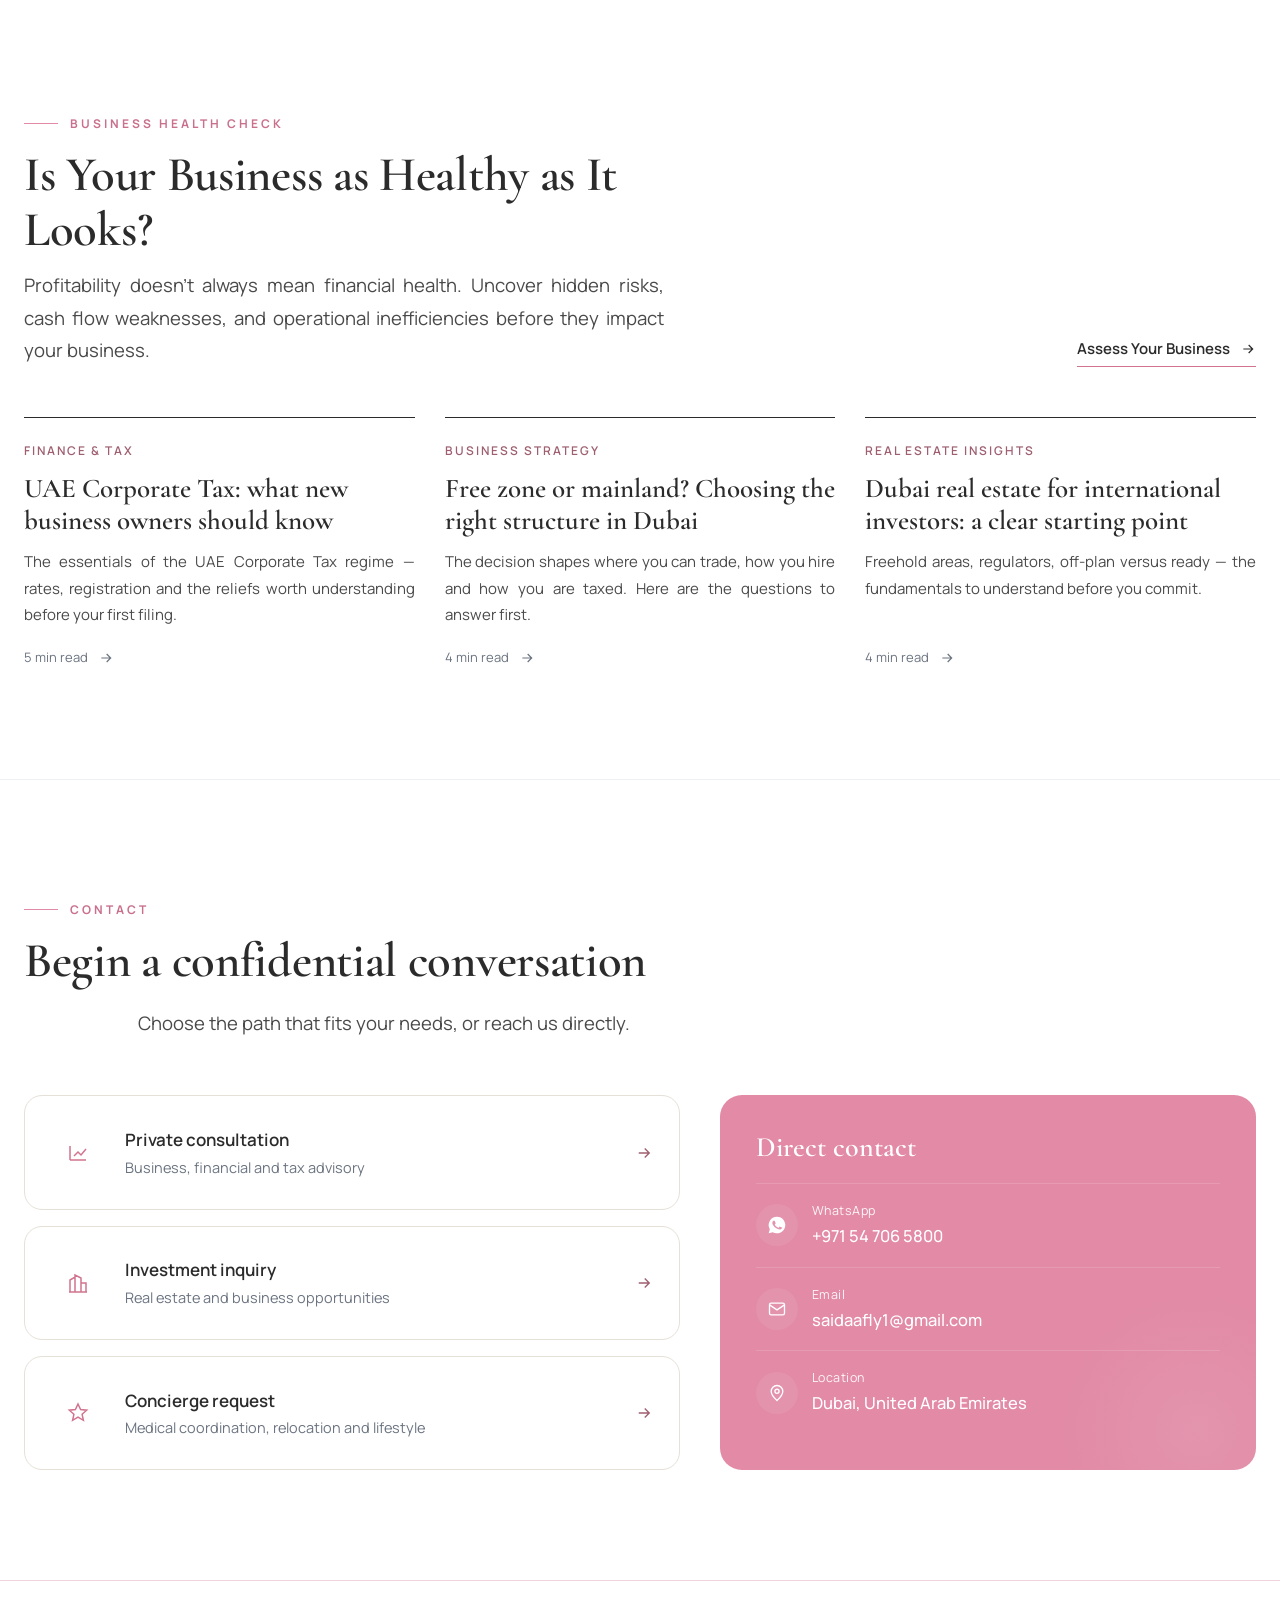
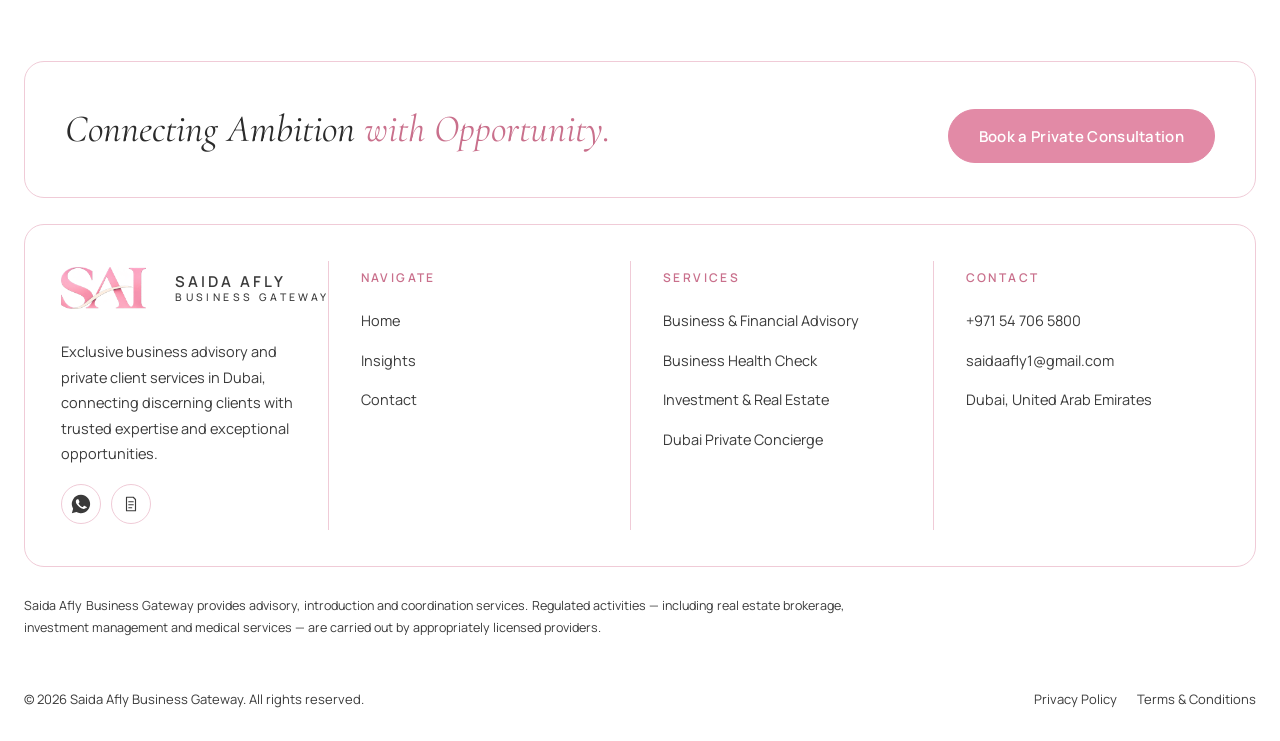
==== commit af85f7d9: "Add files via upload" ====
--- a/index.html
+++ b/index.html
@@ -29,13 +29,13 @@
   <div class="wrap">
     <div class="hero-txt">
       <span class="eyebrow rv" style="color:var(--blush)" data-i="h_eye">Premium Business Advisory · Dubai</span>
-      <h1 class="display rv d1" id="heroT"><span data-i="h_t1">Your Ambitions.</span> <em data-i="h_t2">Our Expertise.</em> <span data-i="h_t3">Dubai.</span></h1>
-      <p class="lead rv d2" style="color:rgba(255,255,255,.85)" data-i="h_lead">From financial and tax advisory to investment opportunities and exclusive concierge services — your trusted gateway to business, investment, and exceptional experiences in Dubai.</p>
+      <h1 class="display rv d1" id="heroT"><span data-i="h_t1">Your Ambition.</span> <em data-i="h_t2">Our Expertise.</em></h1>
+      <p class="lead rv d2" style="color:rgba(255,255,255,.85)" data-i="h_lead">Private financial and tax services, investment connections and tailored concierge support — all through one trusted point of contact.</p>
       <div class="cta rv d3">
         <button type="button" class="btn btn-blush" data-open="consultation"><span data-i="h_cta1">Book a Private Consultation</span><svg class="arr" width="16" height="16" viewBox="0 0 24 24" fill="none" stroke="currentColor" stroke-width="1.8" aria-hidden="true"><path d="M5 12h14M13 6l6 6-6 6"/></svg></button>
         <a href="#services" class="btn btn-ghost" data-i="h_cta2">Explore Our Services</a>
       </div>
-      <p class="signature rv d3" data-i="h_sig">Your Wealth. Our Priority. Your Peace of Mind.</p>
+      <p class="signature rv d3" data-i="h_sig">Financial Clarity. Strategic Confidence.</p>
     </div>
   </div>
 </section>
@@ -45,28 +45,28 @@
   <div class="wrap">
     <div class="head center">
       <span class="eyebrow rv" data-i="p_eye">Our Services</span>
-      <h2 class="h2 rv d1" id="pT" data-i="p_t">Three pillars. One trusted gateway.</h2>
+      <h2 class="h2 rv d1" id="pT" data-i="p_t">Three Pillars. One Trusted Gateway.</h2>
       <p class="lead rv d2" data-i="p_s">Financial expertise is our foundation. Investment facilitation and private concierge services complete a single, coordinated experience.</p>
     </div>
     <div class="pillars">
       <article class="pillar rv">
         <div class="ph"><img data-img="pillar1" src="img/c-finance.jpg" alt="" loading="lazy"><span class="num">01</span></div>
-        <div class="bd"><h3 class="h3" data-i="p1_t">Business & Financial Advisory</h3>
-          <p data-i="p1_d">The professional foundation of our brand: financial and tax expertise with strategic insight for your company.</p>
-          <ul><li data-i="p1_l1">UAE Corporate Tax & VAT</li><li data-i="p1_l2">Corporate Governance & Risk Management</li><li data-i="p1_l3">Financial Reporting & Compliance</li><li data-i="p1_l4">Business Setup & Corporate Services</li></ul>
-          <a class="link" href="advisory.html"><span data-i="p1_more">Explore advisory</span><svg class="arr" width="16" height="16" viewBox="0 0 24 24" fill="none" stroke="currentColor" stroke-width="1.8" aria-hidden="true"><path d="M5 12h14M13 6l6 6-6 6"/></svg></a></div>
+        <div class="bd"><h3 class="h3" data-i="p1_t">Financial &amp; Tax Services</h3>
+          <p data-i="p1_d">Practical financial expertise, UAE tax support and strategic insight for businesses and founders.</p>
+          <ul><li data-i="p1_l1">Financial Advisory &amp; Performance</li><li data-i="p1_l2">UAE Corporate Tax, VAT &amp; Excise Tax</li><li data-i="p1_l3">Governance &amp; Risk</li><li data-i="p1_l4">Reporting &amp; Compliance</li><li data-i="p1_l5">Restructuring &amp; Transformation</li></ul>
+          <a class="link" href="advisory.html"><span data-i="p1_more">Explore services</span><svg class="arr" width="16" height="16" viewBox="0 0 24 24" fill="none" stroke="currentColor" stroke-width="1.8" aria-hidden="true"><path d="M5 12h14M13 6l6 6-6 6"/></svg></a></div>
       </article>
       <article class="pillar rv d1">
         <div class="ph"><img data-img="pillar2" src="img/c-invest.jpg" alt="" loading="lazy"><span class="num">02</span></div>
         <div class="bd"><h3 class="h3" data-i="p2_t">Investment & Real Estate</h3>
-          <p data-i="p2_d">Informed guidance through Dubai's investment landscape, with the right professional connections.</p>
+          <p data-i="p2_d">Explore opportunities with informed financial perspectives and introductions to appropriately licensed professionals.</p>
           <ul><li data-i="p2_l1">Dubai Real Estate Investment Opportunities</li><li data-i="p2_l2">Investment Opportunity Assessment</li><li data-i="p2_l3">Investor Introductions</li><li data-i="p2_l4">Coordination with Licensed Professionals</li></ul>
           <a class="link" href="investment.html"><span data-i="p2_more">Explore investment</span><svg class="arr" width="16" height="16" viewBox="0 0 24 24" fill="none" stroke="currentColor" stroke-width="1.8" aria-hidden="true"><path d="M5 12h14M13 6l6 6-6 6"/></svg></a></div>
       </article>
       <article class="pillar rv d2">
         <div class="ph"><img data-img="pillar3" src="img/c-wellness.jpg" alt="" loading="lazy"><span class="num">03</span></div>
-        <div class="bd"><h3 class="h3" data-i="p3_t">Dubai Private Concierge</h3>
-          <p data-i="p3_d">Personalized services with discretion and attention to detail for visitors, executives and private clients.</p>
+        <div class="bd"><h3 class="h3" data-i="p3_t">Private Concierge</h3>
+          <p data-i="p3_d">Discreet, personalised coordination for international visitors, executives and private clients.</p>
           <ul><li data-i="p3_l1">Medical & Aesthetic Services Coordination</li><li data-i="p3_l2">Premium Accommodation Arrangements</li><li data-i="p3_l3">Relocation & Settling-in Assistance</li><li data-i="p3_l4">Luxury Lifestyle Experiences</li></ul>
           <a class="link" href="concierge.html"><span data-i="p3_more">Explore concierge</span><svg class="arr" width="16" height="16" viewBox="0 0 24 24" fill="none" stroke="currentColor" stroke-width="1.8" aria-hidden="true"><path d="M5 12h14M13 6l6 6-6 6"/></svg></a></div>
       </article>
@@ -78,8 +78,8 @@
 <section class="sec dark" aria-labelledby="tT">
   <div class="wrap">
     <div class="trust-grid">
-      <div><span class="eyebrow rv" data-i="t_eye">Our philosophy</span><h2 class="h2 rv d1" id="tT" style="margin-top:14px" data-i="t_t">Built on Expertise. Guided by Integrity. Focused on You.</h2></div>
-      <p class="lead rv d2" style="margin:0" data-i="t_s">We believe every business decision, investment consideration, and personal journey deserves informed guidance, discretion, and individual attention.</p>
+      <div><span class="eyebrow rv" data-i="t_eye">Our philosophy</span><h2 class="h2 rv d1" id="tT" style="margin-top:14px" data-i="t_t">Built on Expertise. Guided by Integrity.</h2></div>
+      <p class="lead rv d2" style="margin:0" data-i="t_s">Over 15 years of experience across finance, tax, audit and governance. Independent perspective, personal attention and clear communication.</p>
     </div>
     <div class="values">
       <div class="value rv"><svg width="34" height="34" viewBox="0 0 24 24" fill="none" stroke="currentColor" stroke-width="1.3" aria-hidden="true"><path d="M12 3l8 3v6c0 5-3.5 8-8 9-4.5-1-8-4-8-9V6z"/><path d="M9 12l2 2 4-4"/></svg><h3 data-i="v1_t">Professional Expertise</h3><p data-i="v1_d">More than 15 years in financial management, tax, audit and governance, applied to your objectives.</p></div>
@@ -92,9 +92,9 @@
 <!-- HOW WE WORK -->
 <section class="sec" aria-labelledby="wT">
   <div class="wrap">
-    <div class="head center"><span class="eyebrow rv" data-i="w_eye">How we work</span><h2 class="h2 rv d1" id="wT" data-i="w_t">A simple, discreet journey</h2></div>
+    <div class="head center"><span class="eyebrow rv" data-i="w_eye">Our process</span><h2 class="h2 rv d1" id="wT" data-i="w_t">How We Work</h2></div>
     <div class="steps">
-      <div class="step rv"><span class="ic"><svg width="30" height="30" viewBox="0 0 24 24" fill="none" stroke="currentColor" stroke-width="1.3" aria-hidden="true"><path d="M21 12a8 8 0 0 1-11.8 7L4 20l1-4.6A8 8 0 1 1 21 12z"/><path d="M8.5 11h7M8.5 14h4"/></svg></span><span class="n">01</span><h3 data-i="w1_t">Tell Us Your Goal</h3><p data-i="w1_d">Share your business objectives, investment interests, or personal requirements.</p></div>
+      <div class="step rv"><span class="ic"><svg width="30" height="30" viewBox="0 0 24 24" fill="none" stroke="currentColor" stroke-width="1.3" aria-hidden="true"><path d="M21 12a8 8 0 0 1-11.8 7L4 20l1-4.6A8 8 0 1 1 21 12z"/><path d="M8.5 11h7M8.5 14h4"/></svg></span><span class="n">01</span><h3 data-i="w1_t">Tell Us Your Goals</h3><p data-i="w1_d">Share your business objectives, investment interests, or personal requirements.</p></div>
       <div class="step rv d1"><span class="ic"><svg width="30" height="30" viewBox="0 0 24 24" fill="none" stroke="currentColor" stroke-width="1.3" aria-hidden="true"><circle cx="12" cy="12" r="9"/><path d="M15.5 8.5l-2 5-5 2 2-5z"/></svg></span><span class="n">02</span><h3 data-i="w2_t">Receive Tailored Guidance</h3><p data-i="w2_d">We assess your needs and identify suitable solutions, opportunities, and professional connections.</p></div>
       <div class="step rv d2"><span class="ic"><svg width="30" height="30" viewBox="0 0 24 24" fill="none" stroke="currentColor" stroke-width="1.3" aria-hidden="true"><path d="M4 19V5M4 19h16M8 15l4-4 3 3 5-6"/></svg></span><span class="n">03</span><h3 data-i="w3_t">Move Forward with Confidence</h3><p data-i="w3_d">Benefit from personalized coordination, professional guidance, and ongoing support appropriate to your requirements.</p></div>
     </div>
@@ -113,12 +113,12 @@
   <div class="wrap about">
     <div class="portrait rv"><span class="ini">SA</span><span class="note" data-i="a_photo">Portrait photo placeholder</span></div>
     <div>
-      <span class="eyebrow rv" data-i="a_eye">About</span>
-      <h2 class="h2 rv d1" id="aT" style="margin:14px 0 18px" data-i="a_t">Professional Expertise. Personal Commitment.</h2>
-      <p class="lead rv d1" data-i="a_s">Saida Afly Business Gateway brings together financial expertise, strategic business insight, and a personalized approach to helping clients navigate opportunities in Dubai.</p>
+      <span class="eyebrow rv" data-i="a_eye">Founder</span>
+      <h2 class="h2 rv d1" id="aT" style="margin:14px 0 18px" data-i="a_t">About Saida Afly</h2>
+      <p class="lead rv d1" data-i="a_s">FTA-registered Tax Agent in the UAE, with over 15 years of experience in financial management, taxation, audit, financial control and governance, including a professional background at PwC.</p>
       <ul class="creds rv d2">
-        <li><svg width="16" height="16" viewBox="0 0 24 24" fill="none" stroke="currentColor" stroke-width="2" aria-hidden="true"><path d="M5 12l5 5L20 7"/></svg><span data-i="a_c1">FTA Approved Tax Agent, United Arab Emirates</span></li>
-        <li><svg width="16" height="16" viewBox="0 0 24 24" fill="none" stroke="currentColor" stroke-width="2" aria-hidden="true"><path d="M5 12l5 5L20 7"/></svg><span data-i="a_c2">15+ years in financial management, taxation, external audit, financial control, governance and advisory</span></li>
+        <li><svg width="16" height="16" viewBox="0 0 24 24" fill="none" stroke="currentColor" stroke-width="2" aria-hidden="true"><path d="M5 12l5 5L20 7"/></svg><span data-i="a_c1">FTA-registered Tax Agent, United Arab Emirates</span></li>
+        <li><svg width="16" height="16" viewBox="0 0 24 24" fill="none" stroke="currentColor" stroke-width="2" aria-hidden="true"><path d="M5 12l5 5L20 7"/></svg><span data-i="a_c2">15+ years in financial management, taxation, audit, financial control and governance</span></li>
         <li><svg width="16" height="16" viewBox="0 0 24 24" fill="none" stroke="currentColor" stroke-width="2" aria-hidden="true"><path d="M5 12l5 5L20 7"/></svg><span data-i="a_c3">Professional background at PwC</span></li>
         <li><svg width="16" height="16" viewBox="0 0 24 24" fill="none" stroke="currentColor" stroke-width="2" aria-hidden="true"><path d="M5 12l5 5L20 7"/></svg><span data-i="a_c4">Based in Dubai, serving local and international clients</span></li>
       </ul>
@@ -144,12 +144,12 @@
 <!-- CONTACT -->
 <section class="sec" id="contact" aria-labelledby="cT">
   <div class="wrap">
-    <div class="head"><span class="eyebrow rv" data-i="c_eye">Contact</span><h2 class="h2 rv d1" id="cT" data-i="c_t">Begin a confidential conversation</h2><p class="lead rv d2" data-i="c_s">Choose the path that fits your needs, or reach us directly.</p></div>
+    <div class="head"><span class="eyebrow rv" data-i="c_eye">Contact</span><h2 class="h2 rv d1" id="cT" data-i="c_t">Begin a Confidential Conversation</h2><p class="lead rv d2" data-i="c_s">Choose Financial &amp; Tax Services, Investment Inquiry or Private Concierge.</p></div>
     <div class="contact">
       <div class="paths rv">
-        <button type="button" class="path" data-open="consultation"><span class="ic"><svg width="24" height="24" viewBox="0 0 24 24" fill="none" stroke="currentColor" stroke-width="1.5" aria-hidden="true"><path d="M4 19V5M4 19h16M8 15l4-4 3 3 5-6"/></svg></span><span><b data-i="path1">Private consultation</b><span class="d" data-i="path1d">Business, financial and tax advisory</span></span><svg class="arr" width="18" height="18" viewBox="0 0 24 24" fill="none" stroke="currentColor" stroke-width="1.8" aria-hidden="true"><path d="M5 12h14M13 6l6 6-6 6"/></svg></button>
-        <button type="button" class="path" data-open="investment"><span class="ic"><svg width="24" height="24" viewBox="0 0 24 24" fill="none" stroke="currentColor" stroke-width="1.5" aria-hidden="true"><path d="M4 21V9l5-3v15M9 21V4l6 3v14M15 21v-9h5v9M3 21h18"/></svg></span><span><b data-i="path2">Investment inquiry</b><span class="d" data-i="path2d">Real estate and business opportunities</span></span><svg class="arr" width="18" height="18" viewBox="0 0 24 24" fill="none" stroke="currentColor" stroke-width="1.8" aria-hidden="true"><path d="M5 12h14M13 6l6 6-6 6"/></svg></button>
-        <button type="button" class="path" data-open="concierge"><span class="ic"><svg width="24" height="24" viewBox="0 0 24 24" fill="none" stroke="currentColor" stroke-width="1.5" aria-hidden="true"><path d="M12 3l2.6 5.6 6.1.6-4.6 4.1 1.3 6-5.4-3.1-5.4 3.1 1.3-6L3.3 9.2l6.1-.6z"/></svg></span><span><b data-i="path3">Concierge request</b><span class="d" data-i="path3d">Medical coordination, relocation and lifestyle</span></span><svg class="arr" width="18" height="18" viewBox="0 0 24 24" fill="none" stroke="currentColor" stroke-width="1.8" aria-hidden="true"><path d="M5 12h14M13 6l6 6-6 6"/></svg></button>
+        <button type="button" class="path" data-open="consultation"><span class="ic"><svg width="24" height="24" viewBox="0 0 24 24" fill="none" stroke="currentColor" stroke-width="1.5" aria-hidden="true"><path d="M4 19V5M4 19h16M8 15l4-4 3 3 5-6"/></svg></span><span><b data-i="path1">Financial &amp; Tax Services</b><span class="d" data-i="path1d">Financial, tax and business advisory</span></span><svg class="arr" width="18" height="18" viewBox="0 0 24 24" fill="none" stroke="currentColor" stroke-width="1.8" aria-hidden="true"><path d="M5 12h14M13 6l6 6-6 6"/></svg></button>
+        <button type="button" class="path" data-open="investment"><span class="ic"><svg width="24" height="24" viewBox="0 0 24 24" fill="none" stroke="currentColor" stroke-width="1.5" aria-hidden="true"><path d="M4 21V9l5-3v15M9 21V4l6 3v14M15 21v-9h5v9M3 21h18"/></svg></span><span><b data-i="path2">Investment Inquiry</b><span class="d" data-i="path2d">Real estate and business opportunities</span></span><svg class="arr" width="18" height="18" viewBox="0 0 24 24" fill="none" stroke="currentColor" stroke-width="1.8" aria-hidden="true"><path d="M5 12h14M13 6l6 6-6 6"/></svg></button>
+        <button type="button" class="path" data-open="concierge"><span class="ic"><svg width="24" height="24" viewBox="0 0 24 24" fill="none" stroke="currentColor" stroke-width="1.5" aria-hidden="true"><path d="M12 3l2.6 5.6 6.1.6-4.6 4.1 1.3 6-5.4-3.1-5.4 3.1 1.3-6L3.3 9.2l6.1-.6z"/></svg></span><span><b data-i="path3">Private Concierge</b><span class="d" data-i="path3d">Medical coordination, relocation and lifestyle</span></span><svg class="arr" width="18" height="18" viewBox="0 0 24 24" fill="none" stroke="currentColor" stroke-width="1.8" aria-hidden="true"><path d="M5 12h14M13 6l6 6-6 6"/></svg></button>
       </div>
       <div class="c-card rv d1">
         <h3 class="h3" style="font-weight:500;margin-bottom:18px" data-i="cc_t">Direct contact</h3>
--- a/assets/site.css
+++ b/assets/site.css
@@ -390,7 +390,7 @@
 .hd .wrap{width:min(1480px,100% - 48px)}
 .hd.no-cta .hd-r .btn{display:none}
 
-.logo .mark{height:46px;width:auto;display:block;filter:drop-shadow(0 2px 8px rgba(8,29,51,.5))}
+.logo .mark{height:46px;width:92px;object-fit:contain;display:block;filter:drop-shadow(0 2px 8px rgba(8,29,51,.5))}
 .hd.solid .logo .mark{height:40px}
 .ft-logo{display:inline-block}.ft-logo img{width:210px;height:auto;display:block}
 @media (max-width:720px){.logo .mark{height:40px}}
@@ -487,3 +487,239 @@
 }
 body[data-page=consult] .ft-top .btn{display:none}
 .pc-nav:empty{display:none}
+
+.hd.no-logo-t .logo-t{display:none}
+.hd.nav-collapse .logo-t{display:block}
+@media (max-width:720px){.hd.nav-collapse .logo-t{display:none}}
+.hd.solid .logo .mark{width:80px}
+
+.hd-in>.logo,.hd-in>.hd-r{flex-shrink:0}
+.nav{min-width:0}
+
+/* ---- Vivid imagery update ---- */
+.hero-img{width:100%;height:100%;object-fit:cover;object-position:62% 50%;left:0;right:0;-webkit-mask-image:none;mask-image:none}
+.hero::after{background:linear-gradient(90deg,rgba(8,29,51,.9) 0%,rgba(8,29,51,.72) 34%,rgba(8,29,51,.25) 58%,rgba(8,29,51,0) 78%),linear-gradient(0deg,rgba(8,29,51,.6),transparent 35%),linear-gradient(180deg,rgba(8,29,51,.55),transparent 20%)}
+html[dir=rtl] .hero::after{background:linear-gradient(270deg,rgba(8,29,51,.9) 0%,rgba(8,29,51,.72) 34%,rgba(8,29,51,.25) 58%,rgba(8,29,51,0) 78%),linear-gradient(0deg,rgba(8,29,51,.6),transparent 35%),linear-gradient(180deg,rgba(8,29,51,.55),transparent 20%)}
+html[dir=rtl] .hero::before{content:none}
+.banner{height:300px}
+.banner .bl{left:0;width:100%;height:100%;object-fit:cover;object-position:50% 60%;-webkit-mask-image:none;mask-image:none}
+.banner .br{display:none}
+.banner::after{content:"";position:absolute;inset:0;background:linear-gradient(90deg,rgba(8,29,51,.55),rgba(8,29,51,.25) 50%,rgba(8,29,51,.55))}
+.banner p{z-index:1;text-shadow:0 2px 24px rgba(8,29,51,.8)}
+.pillar img,.pcard img,[data-img^=pillar]{filter:saturate(1.05) contrast(1.03)}
+@media (max-width:1120px){
+  .hero-img{opacity:.6;transform:none;object-position:70% 50%;left:0;width:100%}
+
+  .hero::after{background:linear-gradient(0deg,rgba(8,29,51,.9),rgba(8,29,51,.45))}
+}
+
+/* ---- Business Health Check ---- */
+.hc-two{display:grid;grid-template-columns:1.2fr 1fr;gap:70px;margin-top:80px}
+.hc-two .h3{margin-bottom:26px}
+.hc-get{list-style:none;margin:0;padding:0;display:grid;gap:22px}
+.hc-get li{display:flex;gap:20px;align-items:flex-start}
+.hc-get .num{flex:none;width:46px;height:46px;border-radius:50%;display:grid;place-items:center;background:var(--navy);color:var(--blush);font-weight:600;font-size:14px}
+.hc-get h3{font-family:var(--serif);font-weight:600;font-size:22px;margin:4px 0 6px}
+html[lang=ar] .hc-get h3{font-family:"IBM Plex Sans Arabic",sans-serif;font-size:18px}
+.hc-get p{margin:0;color:var(--muted)}
+.hc-who{list-style:none;margin:0;padding:0;display:grid;gap:12px}
+.hc-who li{padding:16px 20px;border:1px solid var(--line2);border-radius:14px;background:#fff;font-weight:500;border-inline-start:3px solid var(--rose)}
+@media (max-width:900px){.hc-two{grid-template-columns:1fr;gap:50px}}
+
+
+/* ---- White backgrounds (keep navy & pink accents) ---- */
+:root{--ivory:#FFFFFF}
+body,.sec,.sec.ivory,.strip{background:#fff}
+.sec.ivory{border-top:1px solid #EEF0F3;border-bottom:1px solid #EEF0F3}
+.portrait{background:#F5F6F8!important}
+/* banner: sunset photo with clear white text */
+.banner{height:340px}
+.banner .bl{object-position:50% 55%}
+.banner::after{background:linear-gradient(90deg,rgba(8,29,51,.4),rgba(8,29,51,.15) 50%,rgba(8,29,51,.4))!important}
+.banner p{color:#fff!important;text-shadow:0 2px 18px rgba(0,0,0,.55),0 1px 3px rgba(0,0,0,.5)!important}
+.portrait img{object-position:50% 20%}
+.portrait .ini,.portrait .note{display:none}
+@media (max-width:720px){.banner{height:260px}}
+
+/* ---- Stronger, more readable text ---- */
+body{color:#0F1E33}
+p,.lead,li,.creds li,.svc-item p,.step p,.pillar p,.pillar li,.who p,.hc-get p,.head p,.c-sub,small{color:#2A3A52!important;font-weight:400!important}
+.lead{color:#1E2D44!important}
+.display,.h2,.h3,h1,h2,h3{font-weight:600!important;color:#081D33}
+.sec.dark p,.sec.dark .lead,.hero p,.hero .lead,.phero p,.phero .lead,.c-card p,.c-card small,.ft p,.ft li,.ft small,.banner p{color:rgba(255,255,255,.92)!important}
+.sec.dark .h2,.sec.dark h3,.hero .display,.phero .display,.cta-band .h2{color:#fff}
+.eyebrow{font-weight:700!important}
+/* eyebrow labels: stronger colour */
+.eyebrow{color:#8A4A5E!important}
+.eyebrow::before,.eyebrow::after{background:#8A4A5E!important;opacity:1!important}
+.sec.dark .eyebrow,.hero .eyebrow,.phero .eyebrow,.cta-band .eyebrow{color:#E8B4C4!important}
+.sec.dark .eyebrow::before,.hero .eyebrow::before,.phero .eyebrow::before{background:#E8B4C4!important}
+/* deeper pink accents everywhere */
+:root{--blush:#E28AA6;--rose:#D2738F}
+.sec.dark .eyebrow,.hero .eyebrow,.phero .eyebrow,.cta-band .eyebrow{color:#E28AA6!important}
+.sec.dark .eyebrow::before,.hero .eyebrow::before,.phero .eyebrow::before{background:#E28AA6!important}
+.hero .display em,.display em,.ft .sig em{color:#E28AA6!important}
+.logo-t span{color:#E28AA6!important}
+.btn-blush{background:#E28AA6!important;border-color:#E28AA6!important;color:#081D33!important}
+.btn-blush:hover{background:#D2738F!important;border-color:#D2738F!important}
+.nav a[aria-current]::after,.nav a.on::after{background:#E28AA6!important}
+.ft h4{color:#E28AA6!important}
+/* full logo mark, never cropped */
+.logo .mark{width:auto!important;height:48px!important;object-fit:contain!important;max-width:none!important}
+.hd.solid .logo .mark{height:42px!important}
+.ft-brand .mark{height:52px!important}
+@media (max-width:720px){.logo .mark{height:38px!important}}
+/* justified paragraphs */
+main p,.ft p{text-align:justify;text-justify:inter-word;hyphens:auto;-webkit-hyphens:auto}
+.head p,.sec .head p,.cta-band p{text-align:justify;text-align-last:center}
+.banner p,.crumbs,.pc-err,.pc-stepof,.hero .signature,.ft .sig,.sigline,.btn,.eyebrow{text-align:inherit;text-align-last:auto;hyphens:manual}
+html[dir=rtl] main p{hyphens:manual}
+main p,.ft p,.head p{hyphens:manual!important;-webkit-hyphens:manual!important}
+
+/* ===== Fix: dark sections must stay navy (white text) ===== */
+body .sec.dark{background:linear-gradient(160deg,#081D33,#0E2A47)!important}
+body .cta-band{background:#081D33}
+
+/* ===== Mobile polish ===== */
+@media (max-width:720px){
+  .sec{padding:60px 0!important}
+  .head{margin-bottom:30px!important}
+  .display{font-size:38px!important;line-height:1.1!important}
+  .h2{font-size:30px!important;line-height:1.18!important}
+  .h3{font-size:22px!important}
+  .lead{font-size:16px!important;line-height:1.65!important}
+  p{font-size:15.5px;line-height:1.65}
+  .hero{min-height:auto!important;padding:120px 0 60px!important}
+  .hero .btn{width:100%;justify-content:center}
+  .hero-btns,.hero .actions{flex-direction:column;gap:12px}
+  .phero{padding:120px 0 50px!important}
+  .pillars,.svc-grid,.values,.steps,.paths,.ins-grid,.who{gap:18px!important}
+  .pillar,.svc-item,.step,.who div,.path{margin:0!important}
+  .step{padding:18px 0!important}
+  .banner{height:220px!important}
+  .banner p{font-size:21px!important;padding:0 20px}
+  .about{gap:30px!important}
+  .portrait{aspect-ratio:4/4.4!important}
+  .ft{padding-top:50px!important}
+  .ft-grid,.ft .grid{gap:28px!important}
+  .cta-band{padding:50px 0!important}
+  /* show content immediately on phones — no blank gaps while scrolling */
+  .rv{opacity:1!important;transform:none!important;transition:none!important}
+  .wrap{width:calc(100% - 36px)!important}
+}
+@media (max-width:720px){
+  .hero{padding:100px 0 50px!important}
+  .head p,.sec .head p{text-align:center!important;text-align-last:center}
+  .step .ic{width:52px!important;height:52px!important}
+  .steps{gap:8px!important}
+}
+
+/* ---- Hero: clear photo, light shade behind text only ---- */
+.hero::after{background:linear-gradient(90deg,rgba(8,29,51,.92) 0%,rgba(8,29,51,.75) 30%,rgba(8,29,51,0) 55%)!important}
+.hero-img{left:0!important;right:0!important;width:100%!important;opacity:1!important;-webkit-mask-image:none!important;mask-image:none!important;filter:none!important;animation:none!important;transform:none!important}
+html[dir=rtl] .hero::after{background:linear-gradient(270deg,rgba(8,29,51,.92) 0%,rgba(8,29,51,.75) 30%,rgba(8,29,51,0) 55%)!important}
+@media (max-width:1120px){.hero::after{background:linear-gradient(0deg,rgba(8,29,51,.85),rgba(8,29,51,.55))!important}}
+
+/* ---- Footer: equal columns with fine dividers ---- */
+.ft-grid{grid-template-columns:repeat(4,minmax(0,1fr))!important;gap:0!important;align-items:stretch}
+.ft-grid>div{padding:6px 32px}
+.ft-grid>div+div{border-inline-start:1px solid rgba(232,180,196,.25)}
+.ft-grid>div:first-child{padding-inline-start:0}
+.ft-grid>div p{text-align:left!important}
+.ft-grid ul{gap:14px!important}
+.ft-grid h4{margin-bottom:20px!important}
+.ft-brand .mark{height:42px!important}
+html[dir=rtl] .ft-grid>div:first-child{padding-inline-start:0}
+@media (max-width:1120px){.ft-grid{grid-template-columns:1fr 1fr!important;gap:30px 0!important}.ft-grid>div:nth-child(3){border-inline-start:0!important;padding-inline-start:0!important}}
+@media (max-width:720px){.ft-grid{grid-template-columns:1fr!important;gap:0!important}.ft-grid>div{padding:22px 0!important;border-inline-start:0!important}.ft-grid>div+div{border-top:1px solid rgba(232,180,196,.25)}}
+
+/* ===== FINAL LOOK: white + logo pink, white hero with side panel, framed sections ===== */
+.hero{background:#fff!important;min-height:860px!important;display:flex;align-items:center}
+.hero::after{background:none!important}
+.hero-img{left:auto!important;right:0!important;width:66%!important;height:100%!important;opacity:1!important;-webkit-mask-image:none!important;mask-image:none!important;filter:none!important;animation:none!important;transform:none!important}
+.hero .hero-txt{position:relative;z-index:2;background:#fff;padding:54px 56px 54px 0;max-width:620px;box-shadow:none}
+.hero .hero-txt::before{content:"";position:absolute;inset:0 0 0 -100vw;background:#fff;z-index:-1;box-shadow:30px 0 60px rgba(8,29,51,.12)}
+.hero .hero-txt *{text-shadow:none!important}
+.hero .display{color:#081D33!important;font-size:58px!important}
+.hero .display em{color:#C9708C!important}
+.hero .lead{color:#2A3A52!important}
+.hero .eyebrow{color:#9E4F68!important}
+.hero .eyebrow::before{background:#9E4F68!important}
+.hero .btn-ghost,.hero .btn:not(.btn-blush){color:#081D33!important;border-color:#081D33!important}
+.hero .signature,.hero [class*=sig]{color:#2A3A52!important}
+.hd:not(.solid){background:rgba(255,255,255,.96)!important}
+.hd:not(.solid) .nav a,.hd:not(.solid) .lang-btn,.hd:not(.solid) .logo-t b{color:#081D33!important;text-shadow:none!important}
+.hd:not(.solid) .lang-btn{border-color:#C9CFD8!important}
+.hd .logo,.hd .logo *{text-shadow:none!important;filter:none!important}
+/* ===== White + logo pink only (no blue) ===== */
+:root{--navy:#2B2B2B;--ink:#2B2B2B;--blush:#E28AA6;--rose:#D2738F}
+body{color:#2B2B2B!important}
+.display,.h2,.h3,h1,h2,h3,.hero .display{color:#2B2B2B!important}
+p,.lead,li,small{color:#4A4A4A!important}
+.hd,.hd.solid,.hd:not(.solid){background:rgba(255,255,255,.97)!important;box-shadow:0 1px 0 #F1DDE4!important}
+.hd .nav a,.hd .lang-btn,.hd .logo-t b,.burger{color:#2B2B2B!important}
+.hd .lang-btn,.burger{border-color:#F0D3DD!important}
+body .sec.dark,.cta-band,.phero,.pc-page{background:#FCEEF2!important}
+.sec.dark .h2,.sec.dark h3,.cta-band .h2,.phero .display{color:#2B2B2B!important}
+.sec.dark p,.sec.dark .lead,.phero p,.phero .lead{color:#4A4A4A!important}
+.ft{background:#FCEEF2!important;border-top:1px solid #F1D3DD}
+.ft *{color:#3A3A3A!important}
+.ft h4,.ft .sig em{color:#C9708C!important}
+.ft .sig span{color:#2B2B2B!important}
+.ft-grid>div+div{border-color:#F0CBD7!important}
+.c-card{background:#E28AA6!important}.c-card *{color:#fff!important}
+.btn-blush{background:#E28AA6!important;color:#fff!important;border-color:#E28AA6!important}
+.btn-primary,.btn-navy,.btn-dark{background:#E28AA6!important;border-color:#E28AA6!important;color:#fff!important}
+.hero .btn-ghost,.hero .btn:not(.btn-blush),.btn-line{color:#C9708C!important;border-color:#E28AA6!important}
+.eyebrow{color:#C9708C!important}.eyebrow::before{background:#E28AA6!important}
+.pillar .num,.pillar [class*=num],.hc-get .num{background:#E28AA6!important;color:#fff!important}
+.step .ic,.svc-item .ic,.path .ic,.creds svg,.sec.dark svg{color:#D2738F!important;border-color:#F3C9D6!important}
+.banner::after{background:rgba(0,0,0,.18)!important}
+body .ft p,body .ft li,body .ft a,body .ft span,body .ft small,body .ft .ft-disc{color:#3A3A3A!important}body .ft h4{color:#C9708C!important}body .ft .social a,body .ft [class*=soc] a{border:1px solid #F0CBD7!important}.hero .lead,.sec .head p{color:#4A4A4A!important}
+/* white backgrounds only, framed sections */
+body .sec.dark,.cta-band,.phero,.pc-page,.ft{background:#fff!important}
+body .sec.dark .wrap{border:1px solid #F0CBD7;border-radius:22px;padding:60px 56px}
+.values>div,.values>*{border:1px solid #F3D6DF;border-radius:16px;padding:30px 28px}
+.ft{border-top:1px solid #F1D3DD!important}
+.ft .ft-top{border:1px solid #F0CBD7;border-radius:20px;padding:34px 40px}
+.ft-grid{border:1px solid #F0CBD7;border-radius:20px;padding:36px 0!important;margin-top:26px}
+.ft-grid>div:first-child{padding-inline-start:36px!important}
+.values{gap:20px!important}
+.ft-grid{padding-inline-end:20px!important}
+.ft-grid>div:first-child{padding-inline-end:28px!important}
+.ft-disc{margin-top:28px!important}
+@media (max-width:1120px){
+  .hero-img{width:100%!important;position:relative!important;height:300px!important;display:block}
+  .hero{flex-direction:column;min-height:auto!important;padding-top:84px!important}
+  .hero .hero-txt{max-width:none!important;padding:36px 0 10px!important}
+  .hero .hero-txt::before{inset:0 -100vw!important;box-shadow:none!important}
+}
+@media (max-width:720px){
+  body .sec.dark .wrap{padding:34px 22px!important}
+  .ft .ft-top{padding:24px 22px!important}
+  .ft-grid{padding:10px 20px!important}
+  .ft-grid>div:first-child{padding-inline-start:0!important}
+  .hero .display{font-size:36px!important}
+}
+/* service pages: white header area, no navy overlay */
+body .phero{background:#fff!important;color:#2B2B2B!important}
+body .phero::before,body .phero::after{display:none!important;content:none!important}
+body .phero .display{color:#2B2B2B!important;text-shadow:none!important}
+body .phero .lead,body .phero p,body .phero .crumbs,body .phero .crumbs a{color:#4A4A4A!important;text-shadow:none!important}
+body .phero .phero-ph img,body .phero .phero-ph{box-shadow:0 24px 60px rgba(0,0,0,.12)!important}
+/* consultation form on white */
+body .pc-page{background:#fff!important}
+body .pc-glow{display:none!important}
+body .pc-card-wrap{background:#fff!important;border:1px solid #F0CBD7!important;box-shadow:0 24px 60px rgba(0,0,0,.06)!important}
+body .pc-page .pc-title,body .pc-page .pc-q,body .pc-page .pc-card b,body .pc-page .pc-field>label,body .pc-page .pc-prog li.cur,body .pc-page .pc-done h2{color:#2B2B2B!important}
+body .pc-page .pc-intro,body .pc-page .pc-card small,body .pc-page .pc-privacy,body .pc-page .pc-consent,body .pc-page .pc-stepof,body .pc-page .pc-prog li,body .pc-page .pc-done p,body .pc-page .pc-note,body .pc-page .pc-back{color:#555!important}
+body .pc-page .pc-sub,body .pc-page .eyebrow{color:#C9708C!important}
+body .pc-card,body .pc-opt span,body .pc-field input,body .pc-field textarea{border-color:#EED3DC!important;color:#2B2B2B!important;background:#fff!important}
+body .pc-opt input:checked+span,body .pc-prog li.cur span{background:#E28AA6!important;border-color:#E28AA6!important;color:#fff!important}
+body .pc-card:has(input:checked){background:#FDF4F7!important;border-color:#E28AA6!important}
+body .pc-card .ic{background:#FDF4F7!important;color:#D2738F!important}
+body .pc-bar{background:#F6E3E9!important}body .pc-bar i{background:#E28AA6!important}
+body .pc-nav{border-color:#F6E3E9!important}
+body .pc-field input::placeholder,body .pc-field textarea::placeholder{color:#B5A5AA!important}
+/* mobile hero: no gap */
+@media (max-width:1120px){.hero .wrap{padding:0!important}.hero{padding-bottom:30px!important;gap:0!important}.hero .hero-txt{padding-top:28px!important;margin-top:0!important}}
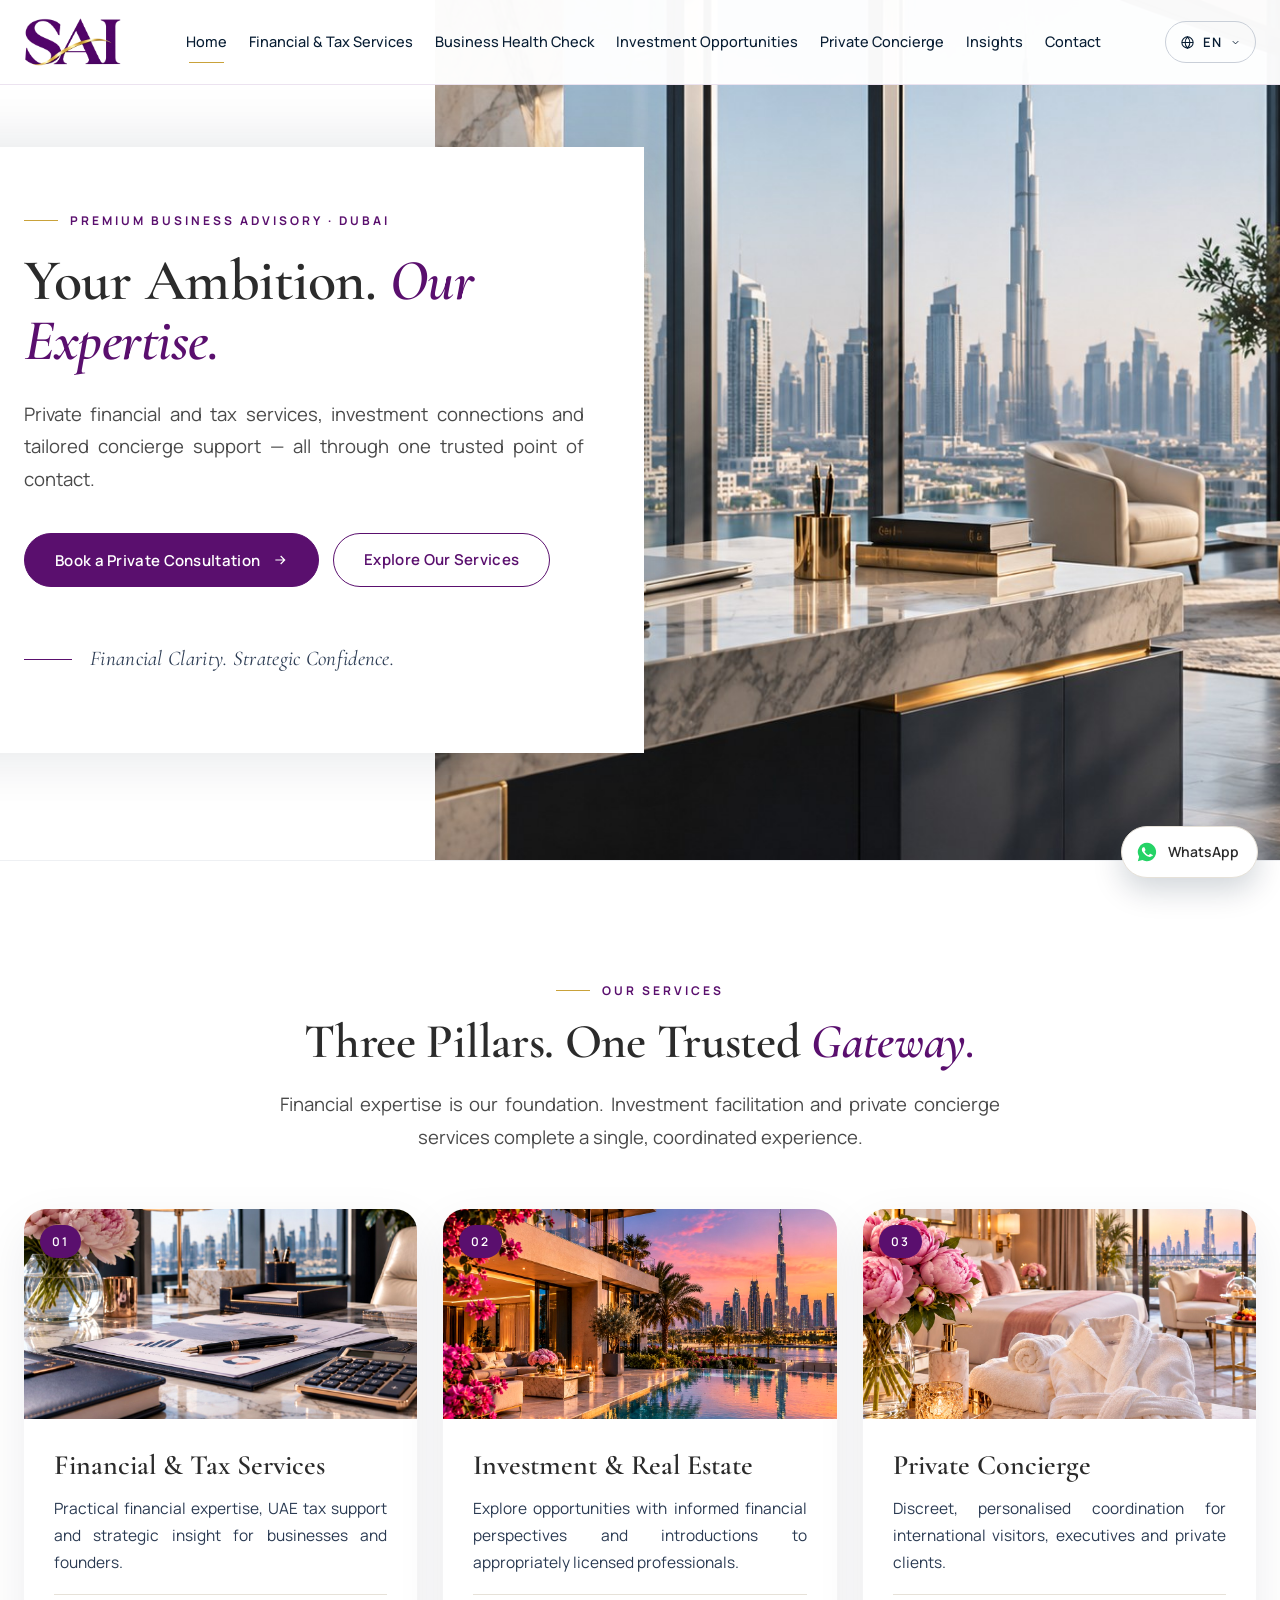
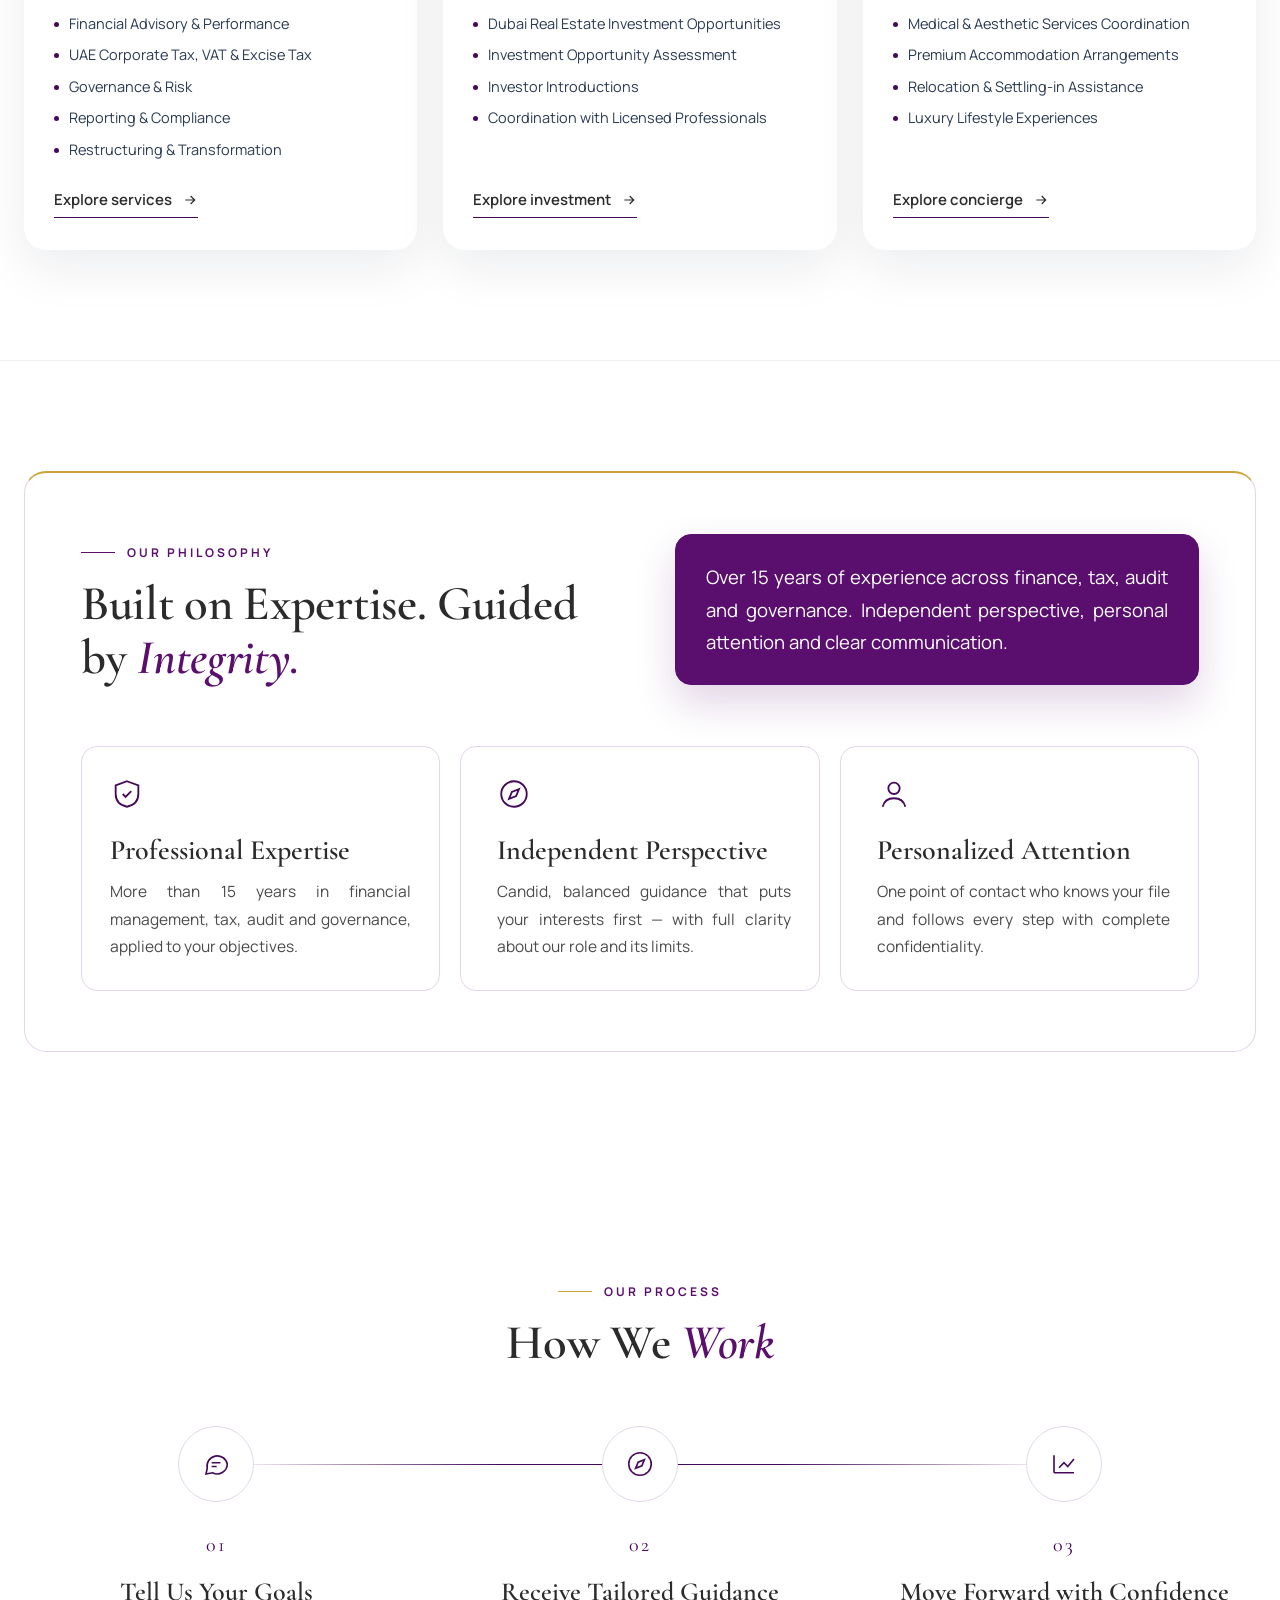
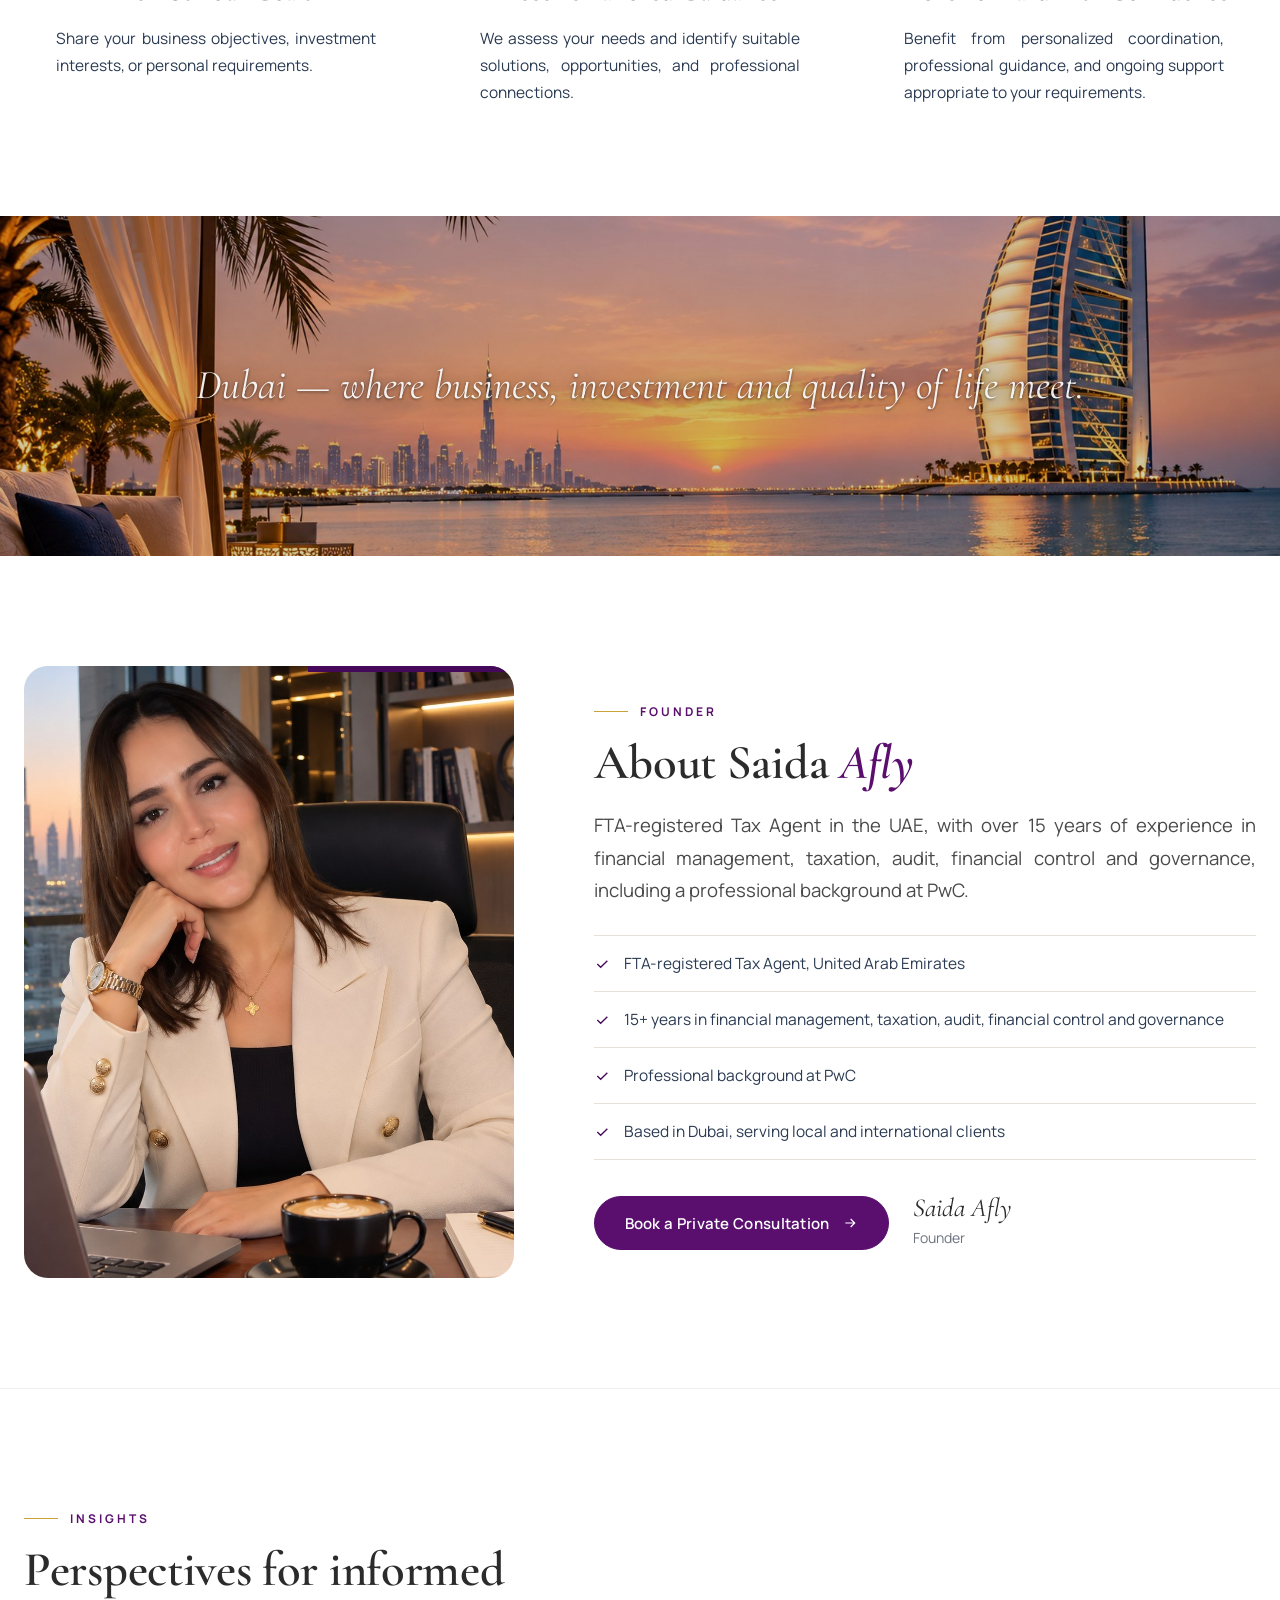
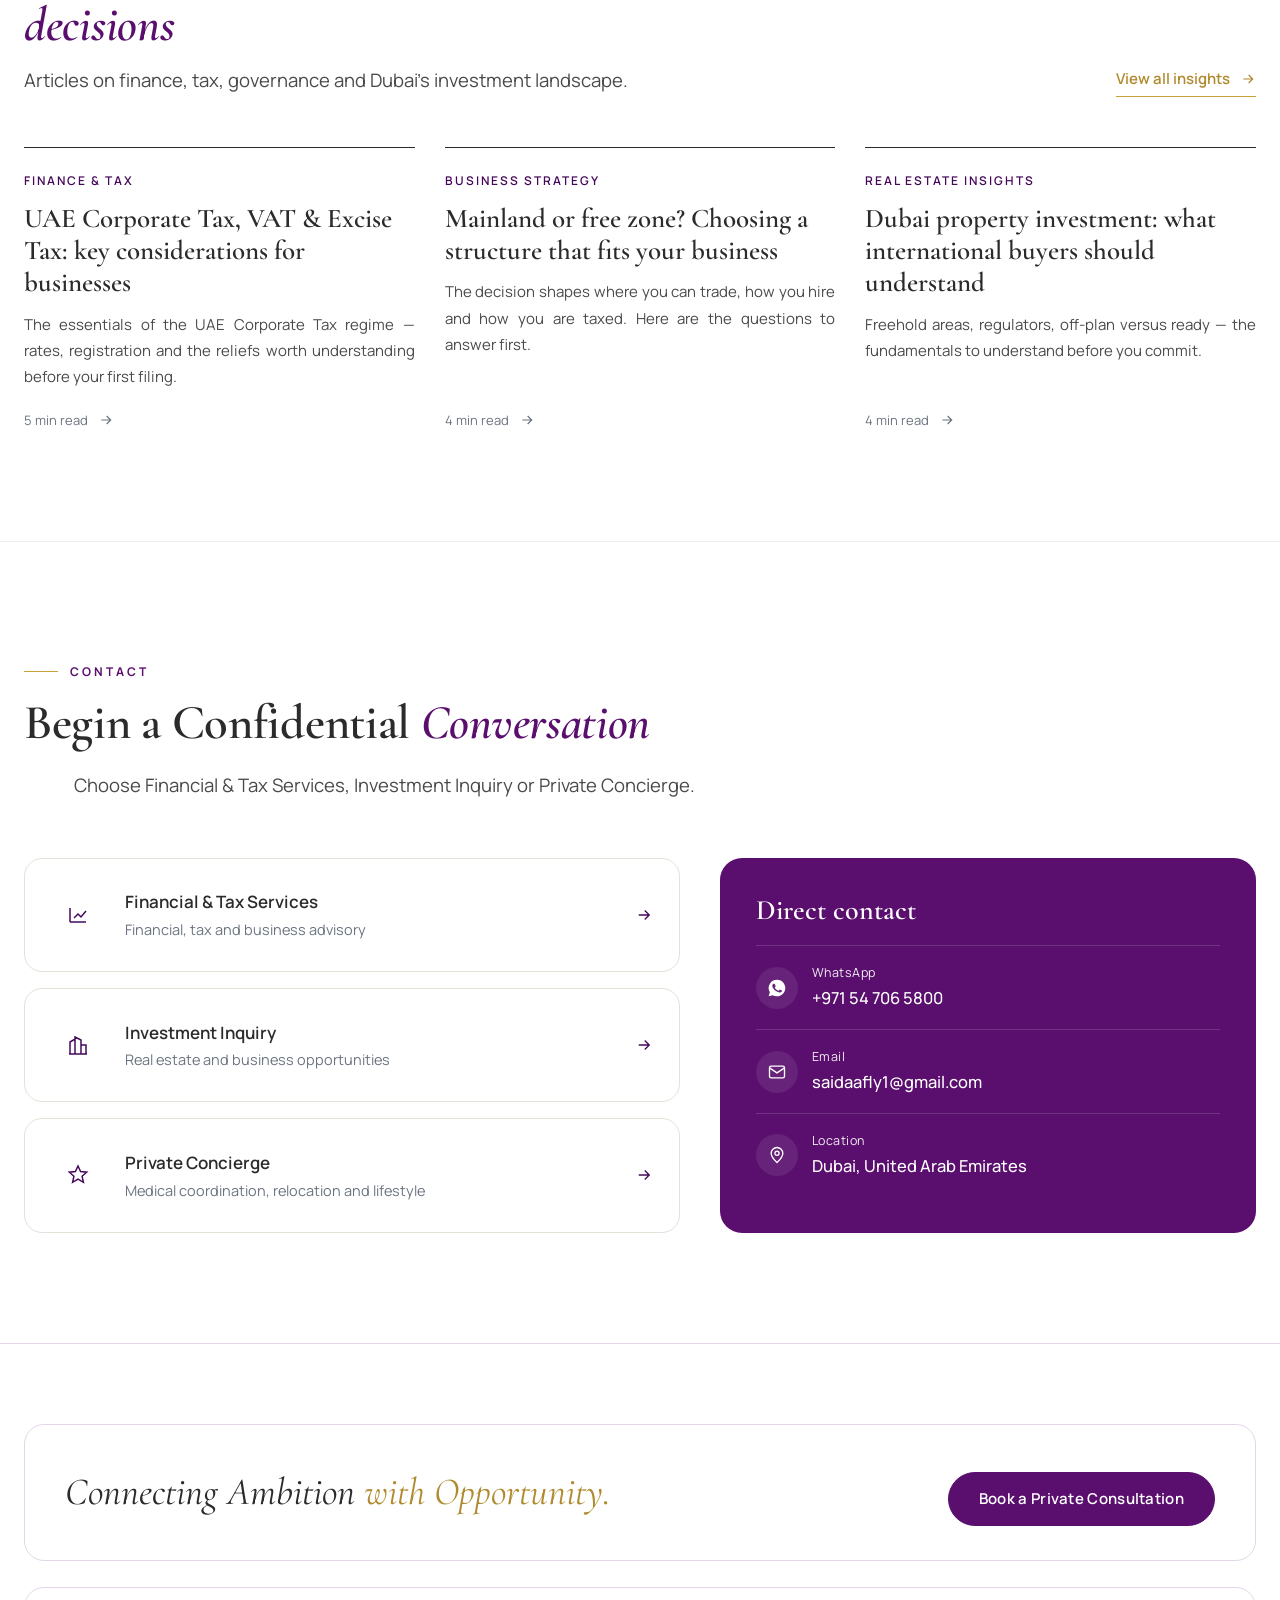
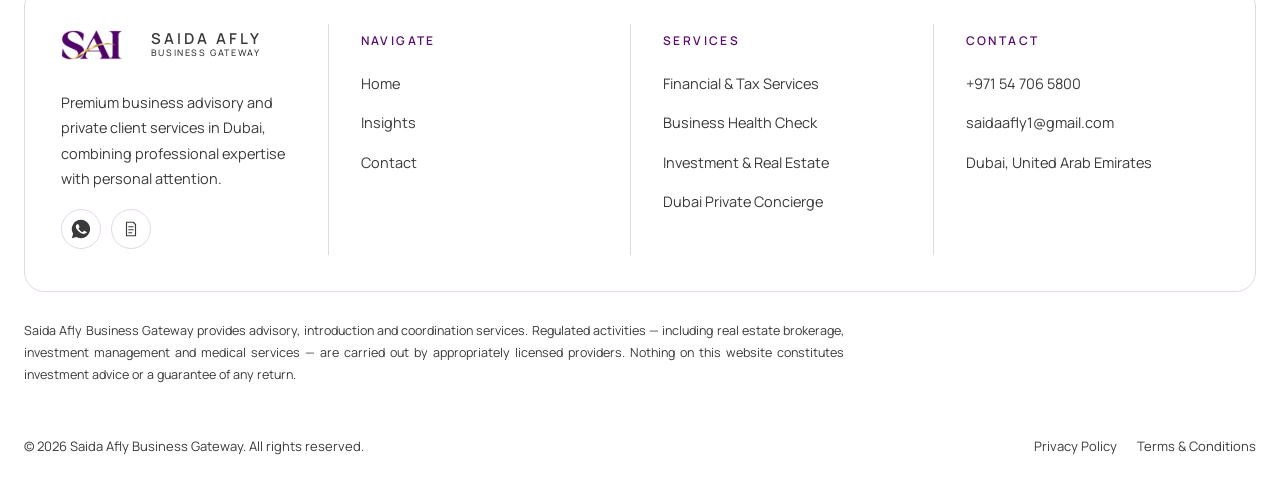
==== commit 4977fc16: "Add files via upload" ====
--- a/index.html
+++ b/index.html
@@ -115,11 +115,11 @@
     <div>
       <span class="eyebrow rv" data-i="a_eye">Founder</span>
       <h2 class="h2 rv d1" id="aT" style="margin:14px 0 18px" data-i="a_t">About Saida Afly</h2>
-      <p class="lead rv d1" data-i="a_s">FTA-registered Tax Agent in the UAE, with over 15 years of experience in financial management, taxation, audit, financial control and governance, including a professional background at PwC.</p>
+      <p class="lead rv d1" data-i="a_s">FTA-registered Tax Agent in the UAE, with over 15 years of experience in financial management, taxation, audit, financial control and governance, serving clients across the GCC and North Africa.</p>
       <ul class="creds rv d2">
         <li><svg width="16" height="16" viewBox="0 0 24 24" fill="none" stroke="currentColor" stroke-width="2" aria-hidden="true"><path d="M5 12l5 5L20 7"/></svg><span data-i="a_c1">FTA-registered Tax Agent, United Arab Emirates</span></li>
         <li><svg width="16" height="16" viewBox="0 0 24 24" fill="none" stroke="currentColor" stroke-width="2" aria-hidden="true"><path d="M5 12l5 5L20 7"/></svg><span data-i="a_c2">15+ years in financial management, taxation, audit, financial control and governance</span></li>
-        <li><svg width="16" height="16" viewBox="0 0 24 24" fill="none" stroke="currentColor" stroke-width="2" aria-hidden="true"><path d="M5 12l5 5L20 7"/></svg><span data-i="a_c3">Professional background at PwC</span></li>
+        <li><svg width="16" height="16" viewBox="0 0 24 24" fill="none" stroke="currentColor" stroke-width="2" aria-hidden="true"><path d="M5 12l5 5L20 7"/></svg><span data-i="a_c3">Serving clients across the GCC and North Africa</span></li>
         <li><svg width="16" height="16" viewBox="0 0 24 24" fill="none" stroke="currentColor" stroke-width="2" aria-hidden="true"><path d="M5 12l5 5L20 7"/></svg><span data-i="a_c4">Based in Dubai, serving local and international clients</span></li>
       </ul>
       <div class="rv d3" style="display:flex;align-items:center;gap:24px;flex-wrap:wrap">
--- a/assets/site.css
+++ b/assets/site.css
@@ -1,7 +1,7 @@
 /* SAIDA AFLY | BUSINESS GATEWAY — design system */
 :root{
   --navy:#081D33;--navy2:#0E2A47;--navy3:#132F4F;
-  --blush:#E8B4C4;--rose:#D6A0AE;--rose-d:#9E5F70;
+  --blush:#7A3A8C;--rose:#46085A;--rose-d:#46085A;
   --ivory:#F7F5F0;--white:#FFFFFF;
   --ink:#0E1B2B;--ink2:#3E4A58;--muted:#6B7480;
   --line:#E6E1D8;--line2:#D9D2C6;
@@ -52,7 +52,7 @@
 .btn-primary{background:var(--navy);color:#fff}
 .btn-primary:hover{background:var(--navy3);box-shadow:0 12px 30px rgba(8,29,51,.22)}
 .btn-blush{background:var(--blush);color:var(--navy)}
-.btn-blush:hover{background:#F0C6D3;box-shadow:0 12px 30px rgba(232,180,196,.35)}
+.btn-blush:hover{background:#46085A;box-shadow:0 12px 30px rgba(90,15,110,.35)}
 .btn-ghost{border-color:rgba(255,255,255,.6);color:#fff}
 .btn-ghost:hover{background:rgba(255,255,255,.1)}
 .btn-line{border-color:var(--navy);color:var(--navy)}
@@ -245,7 +245,7 @@
 
 /* CTA band */
 .cta-band{position:relative;overflow:hidden;background:var(--navy);color:#fff}
-.cta-band::before{content:"";position:absolute;inset:0;background:radial-gradient(700px 320px at 85% 50%,rgba(232,180,196,.22),transparent 65%)}
+.cta-band::before{content:"";position:absolute;inset:0;background:radial-gradient(700px 320px at 85% 50%,rgba(90,15,110,.22),transparent 65%)}
 .cta-band .wrap{position:relative;display:flex;justify-content:space-between;align-items:center;gap:40px;flex-wrap:wrap;padding:80px 0}
 .cta-band .h2{max-width:680px}
 
@@ -259,7 +259,7 @@
 .path span.d{display:block;font-size:14.5px;color:var(--muted)}
 .path .arr{margin-inline-start:auto;color:var(--rose-d);flex:none}
 .c-card{border-radius:22px;padding:36px;background:var(--navy);color:#fff;position:relative;overflow:hidden}
-.c-card::after{content:"";position:absolute;width:280px;height:280px;border-radius:50%;background:radial-gradient(circle,rgba(232,180,196,.25),transparent 70%);bottom:-100px;inset-inline-end:-80px}
+.c-card::after{content:"";position:absolute;width:280px;height:280px;border-radius:50%;background:radial-gradient(circle,rgba(90,15,110,.25),transparent 70%);bottom:-100px;inset-inline-end:-80px}
 .c-row{display:flex;gap:14px;align-items:center;padding:16px 0;border-top:1px solid rgba(255,255,255,.14);position:relative;z-index:1}
 .c-row .ic{width:42px;height:42px;border-radius:50%;background:rgba(255,255,255,.08);display:grid;place-items:center;flex:none;color:var(--blush)}
 .c-row small{display:block;font-size:12.5px;color:rgba(255,255,255,.6);letter-spacing:.5px}
@@ -397,7 +397,7 @@
 
 /* ---------- Private Client Inquiry ---------- */
 .pc-page{position:relative;overflow:hidden;min-height:100vh;padding:150px 0 110px;background:linear-gradient(160deg,#081D33 0%,#0B2544 45%,#0E2C55 75%,#081D33 100%);color:#F7F5F0}
-.pc-glow{position:absolute;inset:-20% -10% auto auto;width:720px;height:720px;border-radius:50%;background:radial-gradient(circle,rgba(232,180,196,.16),transparent 62%);pointer-events:none}
+.pc-glow{position:absolute;inset:-20% -10% auto auto;width:720px;height:720px;border-radius:50%;background:radial-gradient(circle,rgba(90,15,110,.16),transparent 62%);pointer-events:none}
 .pc-glow::after{content:"";position:absolute;left:-900px;top:520px;width:640px;height:640px;border-radius:50%;background:radial-gradient(circle,rgba(70,120,190,.18),transparent 65%)}
 .pc-wrap{position:relative;width:min(860px,100% - 40px)}
 .pc-head{text-align:center;margin-bottom:38px}
@@ -431,17 +431,17 @@
 .pc-cards{display:grid;grid-template-columns:repeat(2,1fr);gap:12px}
 .pc-card{position:relative;display:flex;gap:16px;align-items:flex-start;padding:18px 20px;border:1px solid rgba(255,255,255,.14);border-radius:16px;cursor:pointer;transition:border-color .25s,background .25s,transform .25s}
 .pc-card:last-child{grid-column:1/-1}
-.pc-card:hover{border-color:rgba(232,180,196,.55);background:rgba(255,255,255,.04)}
+.pc-card:hover{border-color:rgba(90,15,110,.55);background:rgba(255,255,255,.04)}
 .pc-card input,.pc-opt input{position:absolute;opacity:0;pointer-events:none}
-.pc-card .ic{flex:none;width:44px;height:44px;border-radius:12px;display:grid;place-items:center;background:rgba(232,180,196,.12);color:var(--blush)}
+.pc-card .ic{flex:none;width:44px;height:44px;border-radius:12px;display:grid;place-items:center;background:rgba(90,15,110,.12);color:var(--blush)}
 .pc-card b{display:block;font-weight:600;font-size:15.5px;color:#F7F5F0}
 .pc-card small{display:block;font-size:13.5px;color:rgba(247,245,240,.62);line-height:1.5;margin-top:2px}
-.pc-card:has(input:checked){border-color:var(--blush);background:rgba(232,180,196,.1)}
+.pc-card:has(input:checked){border-color:var(--blush);background:rgba(90,15,110,.1)}
 .pc-card:has(input:focus-visible),.pc-opt:has(input:focus-visible){outline:2px solid var(--blush);outline-offset:2px}
 .pc-opts{display:flex;flex-wrap:wrap;gap:10px}
 .pc-opt{position:relative;cursor:pointer}
 .pc-opt span{display:inline-flex;align-items:center;min-height:44px;padding:9px 18px;border:1px solid rgba(255,255,255,.18);border-radius:999px;font-size:14.5px;color:rgba(247,245,240,.88);transition:.2s}
-.pc-opt:hover span{border-color:rgba(232,180,196,.6)}
+.pc-opt:hover span{border-color:rgba(90,15,110,.6)}
 .pc-opt input:checked+span{background:var(--blush);border-color:var(--blush);color:var(--navy);font-weight:600}
 .pc-note{font-size:13.5px;color:rgba(247,245,240,.62);border-inline-start:2px solid var(--rose);padding-inline-start:12px;margin:-6px 0 10px}
 .pc-grid{display:grid;grid-template-columns:1fr 1fr;gap:4px 18px}
@@ -550,20 +550,20 @@
 .sec.dark .h2,.sec.dark h3,.hero .display,.phero .display,.cta-band .h2{color:#fff}
 .eyebrow{font-weight:700!important}
 /* eyebrow labels: stronger colour */
-.eyebrow{color:#8A4A5E!important}
-.eyebrow::before,.eyebrow::after{background:#8A4A5E!important;opacity:1!important}
-.sec.dark .eyebrow,.hero .eyebrow,.phero .eyebrow,.cta-band .eyebrow{color:#E8B4C4!important}
-.sec.dark .eyebrow::before,.hero .eyebrow::before,.phero .eyebrow::before{background:#E8B4C4!important}
+.eyebrow{color:#5A0F6E!important}
+.eyebrow::before,.eyebrow::after{background:#5A0F6E!important;opacity:1!important}
+.sec.dark .eyebrow,.hero .eyebrow,.phero .eyebrow,.cta-band .eyebrow{color:#7A3A8C!important}
+.sec.dark .eyebrow::before,.hero .eyebrow::before,.phero .eyebrow::before{background:#7A3A8C!important}
 /* deeper pink accents everywhere */
-:root{--blush:#E28AA6;--rose:#D2738F}
-.sec.dark .eyebrow,.hero .eyebrow,.phero .eyebrow,.cta-band .eyebrow{color:#E28AA6!important}
-.sec.dark .eyebrow::before,.hero .eyebrow::before,.phero .eyebrow::before{background:#E28AA6!important}
-.hero .display em,.display em,.ft .sig em{color:#E28AA6!important}
-.logo-t span{color:#E28AA6!important}
-.btn-blush{background:#E28AA6!important;border-color:#E28AA6!important;color:#081D33!important}
-.btn-blush:hover{background:#D2738F!important;border-color:#D2738F!important}
-.nav a[aria-current]::after,.nav a.on::after{background:#E28AA6!important}
-.ft h4{color:#E28AA6!important}
+:root{--blush:#5A0F6E;--rose:#46085A}
+.sec.dark .eyebrow,.hero .eyebrow,.phero .eyebrow,.cta-band .eyebrow{color:#5A0F6E!important}
+.sec.dark .eyebrow::before,.hero .eyebrow::before,.phero .eyebrow::before{background:#5A0F6E!important}
+.hero .display em,.display em,.ft .sig em{color:#5A0F6E!important}
+.logo-t span{color:#5A0F6E!important}
+.btn-blush{background:#5A0F6E!important;border-color:#5A0F6E!important;color:#081D33!important}
+.btn-blush:hover{background:#46085A!important;border-color:#46085A!important}
+.nav a[aria-current]::after,.nav a.on::after{background:#5A0F6E!important}
+.ft h4{color:#5A0F6E!important}
 /* full logo mark, never cropped */
 .logo .mark{width:auto!important;height:48px!important;object-fit:contain!important;max-width:none!important}
 .hd.solid .logo .mark{height:42px!important}
@@ -623,7 +623,7 @@
 /* ---- Footer: equal columns with fine dividers ---- */
 .ft-grid{grid-template-columns:repeat(4,minmax(0,1fr))!important;gap:0!important;align-items:stretch}
 .ft-grid>div{padding:6px 32px}
-.ft-grid>div+div{border-inline-start:1px solid rgba(232,180,196,.25)}
+.ft-grid>div+div{border-inline-start:1px solid rgba(90,15,110,.25)}
 .ft-grid>div:first-child{padding-inline-start:0}
 .ft-grid>div p{text-align:left!important}
 .ft-grid ul{gap:14px!important}
@@ -631,7 +631,7 @@
 .ft-brand .mark{height:42px!important}
 html[dir=rtl] .ft-grid>div:first-child{padding-inline-start:0}
 @media (max-width:1120px){.ft-grid{grid-template-columns:1fr 1fr!important;gap:30px 0!important}.ft-grid>div:nth-child(3){border-inline-start:0!important;padding-inline-start:0!important}}
-@media (max-width:720px){.ft-grid{grid-template-columns:1fr!important;gap:0!important}.ft-grid>div{padding:22px 0!important;border-inline-start:0!important}.ft-grid>div+div{border-top:1px solid rgba(232,180,196,.25)}}
+@media (max-width:720px){.ft-grid{grid-template-columns:1fr!important;gap:0!important}.ft-grid>div{padding:22px 0!important;border-inline-start:0!important}.ft-grid>div+div{border-top:1px solid rgba(90,15,110,.25)}}
 
 /* ===== FINAL LOOK: white + logo pink, white hero with side panel, framed sections ===== */
 .hero{background:#fff!important;min-height:860px!important;display:flex;align-items:center}
@@ -641,10 +641,10 @@
 .hero .hero-txt::before{content:"";position:absolute;inset:0 0 0 -100vw;background:#fff;z-index:-1;box-shadow:30px 0 60px rgba(8,29,51,.12)}
 .hero .hero-txt *{text-shadow:none!important}
 .hero .display{color:#081D33!important;font-size:58px!important}
-.hero .display em{color:#C9708C!important}
+.hero .display em{color:#5A0F6E!important}
 .hero .lead{color:#2A3A52!important}
-.hero .eyebrow{color:#9E4F68!important}
-.hero .eyebrow::before{background:#9E4F68!important}
+.hero .eyebrow{color:#5A0F6E!important}
+.hero .eyebrow::before{background:#5A0F6E!important}
 .hero .btn-ghost,.hero .btn:not(.btn-blush){color:#081D33!important;border-color:#081D33!important}
 .hero .signature,.hero [class*=sig]{color:#2A3A52!important}
 .hd:not(.solid){background:rgba(255,255,255,.96)!important}
@@ -652,37 +652,37 @@
 .hd:not(.solid) .lang-btn{border-color:#C9CFD8!important}
 .hd .logo,.hd .logo *{text-shadow:none!important;filter:none!important}
 /* ===== White + logo pink only (no blue) ===== */
-:root{--navy:#2B2B2B;--ink:#2B2B2B;--blush:#E28AA6;--rose:#D2738F}
+:root{--navy:#2B2B2B;--ink:#2B2B2B;--blush:#5A0F6E;--rose:#46085A}
 body{color:#2B2B2B!important}
 .display,.h2,.h3,h1,h2,h3,.hero .display{color:#2B2B2B!important}
 p,.lead,li,small{color:#4A4A4A!important}
-.hd,.hd.solid,.hd:not(.solid){background:rgba(255,255,255,.97)!important;box-shadow:0 1px 0 #F1DDE4!important}
+.hd,.hd.solid,.hd:not(.solid){background:rgba(255,255,255,.97)!important;box-shadow:0 1px 0 #ECE3F0!important}
 .hd .nav a,.hd .lang-btn,.hd .logo-t b,.burger{color:#2B2B2B!important}
-.hd .lang-btn,.burger{border-color:#F0D3DD!important}
-body .sec.dark,.cta-band,.phero,.pc-page{background:#FCEEF2!important}
+.hd .lang-btn,.burger{border-color:#E4D6EA!important}
+body .sec.dark,.cta-band,.phero,.pc-page{background:#F7F2F9!important}
 .sec.dark .h2,.sec.dark h3,.cta-band .h2,.phero .display{color:#2B2B2B!important}
 .sec.dark p,.sec.dark .lead,.phero p,.phero .lead{color:#4A4A4A!important}
-.ft{background:#FCEEF2!important;border-top:1px solid #F1D3DD}
+.ft{background:#F7F2F9!important;border-top:1px solid #E4D6EA}
 .ft *{color:#3A3A3A!important}
-.ft h4,.ft .sig em{color:#C9708C!important}
+.ft h4,.ft .sig em{color:#5A0F6E!important}
 .ft .sig span{color:#2B2B2B!important}
-.ft-grid>div+div{border-color:#F0CBD7!important}
-.c-card{background:#E28AA6!important}.c-card *{color:#fff!important}
-.btn-blush{background:#E28AA6!important;color:#fff!important;border-color:#E28AA6!important}
-.btn-primary,.btn-navy,.btn-dark{background:#E28AA6!important;border-color:#E28AA6!important;color:#fff!important}
-.hero .btn-ghost,.hero .btn:not(.btn-blush),.btn-line{color:#C9708C!important;border-color:#E28AA6!important}
-.eyebrow{color:#C9708C!important}.eyebrow::before{background:#E28AA6!important}
-.pillar .num,.pillar [class*=num],.hc-get .num{background:#E28AA6!important;color:#fff!important}
-.step .ic,.svc-item .ic,.path .ic,.creds svg,.sec.dark svg{color:#D2738F!important;border-color:#F3C9D6!important}
+.ft-grid>div+div{border-color:#E4D6EA!important}
+.c-card{background:#5A0F6E!important}.c-card *{color:#fff!important}
+.btn-blush{background:#5A0F6E!important;color:#fff!important;border-color:#5A0F6E!important}
+.btn-primary,.btn-navy,.btn-dark{background:#5A0F6E!important;border-color:#5A0F6E!important;color:#fff!important}
+.hero .btn-ghost,.hero .btn:not(.btn-blush),.btn-line{color:#5A0F6E!important;border-color:#5A0F6E!important}
+.eyebrow{color:#5A0F6E!important}.eyebrow::before{background:#5A0F6E!important}
+.pillar .num,.pillar [class*=num],.hc-get .num{background:#5A0F6E!important;color:#fff!important}
+.step .ic,.svc-item .ic,.path .ic,.creds svg,.sec.dark svg{color:#46085A!important;border-color:#E4D6EA!important}
 .banner::after{background:rgba(0,0,0,.18)!important}
-body .ft p,body .ft li,body .ft a,body .ft span,body .ft small,body .ft .ft-disc{color:#3A3A3A!important}body .ft h4{color:#C9708C!important}body .ft .social a,body .ft [class*=soc] a{border:1px solid #F0CBD7!important}.hero .lead,.sec .head p{color:#4A4A4A!important}
+body .ft p,body .ft li,body .ft a,body .ft span,body .ft small,body .ft .ft-disc{color:#3A3A3A!important}body .ft h4{color:#5A0F6E!important}body .ft .social a,body .ft [class*=soc] a{border:1px solid #E4D6EA!important}.hero .lead,.sec .head p{color:#4A4A4A!important}
 /* white backgrounds only, framed sections */
 body .sec.dark,.cta-band,.phero,.pc-page,.ft{background:#fff!important}
-body .sec.dark .wrap{border:1px solid #F0CBD7;border-radius:22px;padding:60px 56px}
-.values>div,.values>*{border:1px solid #F3D6DF;border-radius:16px;padding:30px 28px}
-.ft{border-top:1px solid #F1D3DD!important}
-.ft .ft-top{border:1px solid #F0CBD7;border-radius:20px;padding:34px 40px}
-.ft-grid{border:1px solid #F0CBD7;border-radius:20px;padding:36px 0!important;margin-top:26px}
+body .sec.dark .wrap{border:1px solid #E4D6EA;border-radius:22px;padding:60px 56px}
+.values>div,.values>*{border:1px solid #E4D6EA;border-radius:16px;padding:30px 28px}
+.ft{border-top:1px solid #E4D6EA!important}
+.ft .ft-top{border:1px solid #E4D6EA;border-radius:20px;padding:34px 40px}
+.ft-grid{border:1px solid #E4D6EA;border-radius:20px;padding:36px 0!important;margin-top:26px}
 .ft-grid>div:first-child{padding-inline-start:36px!important}
 .values{gap:20px!important}
 .ft-grid{padding-inline-end:20px!important}
@@ -710,16 +710,47 @@
 /* consultation form on white */
 body .pc-page{background:#fff!important}
 body .pc-glow{display:none!important}
-body .pc-card-wrap{background:#fff!important;border:1px solid #F0CBD7!important;box-shadow:0 24px 60px rgba(0,0,0,.06)!important}
+body .pc-card-wrap{background:#fff!important;border:1px solid #E4D6EA!important;box-shadow:0 24px 60px rgba(0,0,0,.06)!important}
 body .pc-page .pc-title,body .pc-page .pc-q,body .pc-page .pc-card b,body .pc-page .pc-field>label,body .pc-page .pc-prog li.cur,body .pc-page .pc-done h2{color:#2B2B2B!important}
 body .pc-page .pc-intro,body .pc-page .pc-card small,body .pc-page .pc-privacy,body .pc-page .pc-consent,body .pc-page .pc-stepof,body .pc-page .pc-prog li,body .pc-page .pc-done p,body .pc-page .pc-note,body .pc-page .pc-back{color:#555!important}
-body .pc-page .pc-sub,body .pc-page .eyebrow{color:#C9708C!important}
-body .pc-card,body .pc-opt span,body .pc-field input,body .pc-field textarea{border-color:#EED3DC!important;color:#2B2B2B!important;background:#fff!important}
-body .pc-opt input:checked+span,body .pc-prog li.cur span{background:#E28AA6!important;border-color:#E28AA6!important;color:#fff!important}
-body .pc-card:has(input:checked){background:#FDF4F7!important;border-color:#E28AA6!important}
-body .pc-card .ic{background:#FDF4F7!important;color:#D2738F!important}
-body .pc-bar{background:#F6E3E9!important}body .pc-bar i{background:#E28AA6!important}
-body .pc-nav{border-color:#F6E3E9!important}
-body .pc-field input::placeholder,body .pc-field textarea::placeholder{color:#B5A5AA!important}
+body .pc-page .pc-sub,body .pc-page .eyebrow{color:#5A0F6E!important}
+body .pc-card,body .pc-opt span,body .pc-field input,body .pc-field textarea{border-color:#E4D6EA!important;color:#2B2B2B!important;background:#fff!important}
+body .pc-opt input:checked+span,body .pc-prog li.cur span{background:#5A0F6E!important;border-color:#5A0F6E!important;color:#fff!important}
+body .pc-card:has(input:checked){background:#F7F2F9!important;border-color:#5A0F6E!important}
+body .pc-card .ic{background:#F7F2F9!important;color:#46085A!important}
+body .pc-bar{background:#EFE6F2!important}body .pc-bar i{background:#5A0F6E!important}
+body .pc-nav{border-color:#EFE6F2!important}
+body .pc-field input::placeholder,body .pc-field textarea::placeholder{color:#A99BAE!important}
 /* mobile hero: no gap */
 @media (max-width:1120px){.hero .wrap{padding:0!important}.hero{padding-bottom:30px!important;gap:0!important}.hero .hero-txt{padding-top:28px!important;margin-top:0!important}}
+
+/* ===== PURPLE + GOLD (from new logo) ===== */
+:root{--gold:#C9A23A}
+.eyebrow::before,.eyebrow::after,.hero .eyebrow::before{background:#C9A23A!important}
+.nav a[aria-current]::after,.nav a.on::after{background:#C9A23A!important}
+.hero .display em,.display em{color:#5A0F6E!important}
+.ft .sig em{color:#B08A2E!important}
+.btn-blush:hover,.btn-primary:hover{background:#46085A!important;border-color:#C9A23A!important}
+.logo-t span{color:#B08A2E!important}
+body .sec.dark .wrap{border-color:#E4D6EA!important;border-top:2px solid #C9A23A!important}
+/* philosophy statement in purple frame */
+body .sec.dark .head p.lead,body .sec.dark .wrap > div > p.lead,.sec.dark [data-i="t_s"]{border:1.5px solid #5A0F6E!important;border-radius:16px;padding:26px 30px!important;background:#fff}
+/* gold "View all insights" */
+a.link[href="insights.html"],a.link[href="insights.html"] *{color:#B08A2E!important}
+a.link[href="insights.html"]{border-color:#C9A23A!important;text-decoration-color:#C9A23A!important}
+a.link[href="insights.html"]::after,a.link[href="insights.html"]::before{background:#C9A23A!important}
+@media (max-width:720px){.sec.dark [data-i="t_s"]{padding:20px 20px!important}}
+@media (max-width:720px){body .values>div,body .values>*{padding:24px 22px!important}}
+body .values>*{box-sizing:border-box!important;min-width:0}
+
+@media (max-width:720px){.sec.dark [data-i="t_s"]{text-align:start!important}}
+body .values>*{border:1px solid #E4D6EA!important}
+.cta-band::before{display:none!important}
+.ft .ft-brand .logo-t span{letter-spacing:.18em!important;font-size:9px!important;white-space:nowrap}
+.ft .ft-brand .mark{height:30px!important;width:auto!important}
+
+/* philosophy statement: purple block */
+.sec.dark [data-i="t_s"]{background:#5A0F6E!important;color:#fff!important;border:0!important;border-radius:18px;padding:30px 34px!important;box-shadow:0 18px 40px rgba(90,15,110,.18)}
+/* one purple word in headings */
+em.hl{color:#5A0F6E!important;font-style:italic}
+body .values h3{line-height:1.25!important}
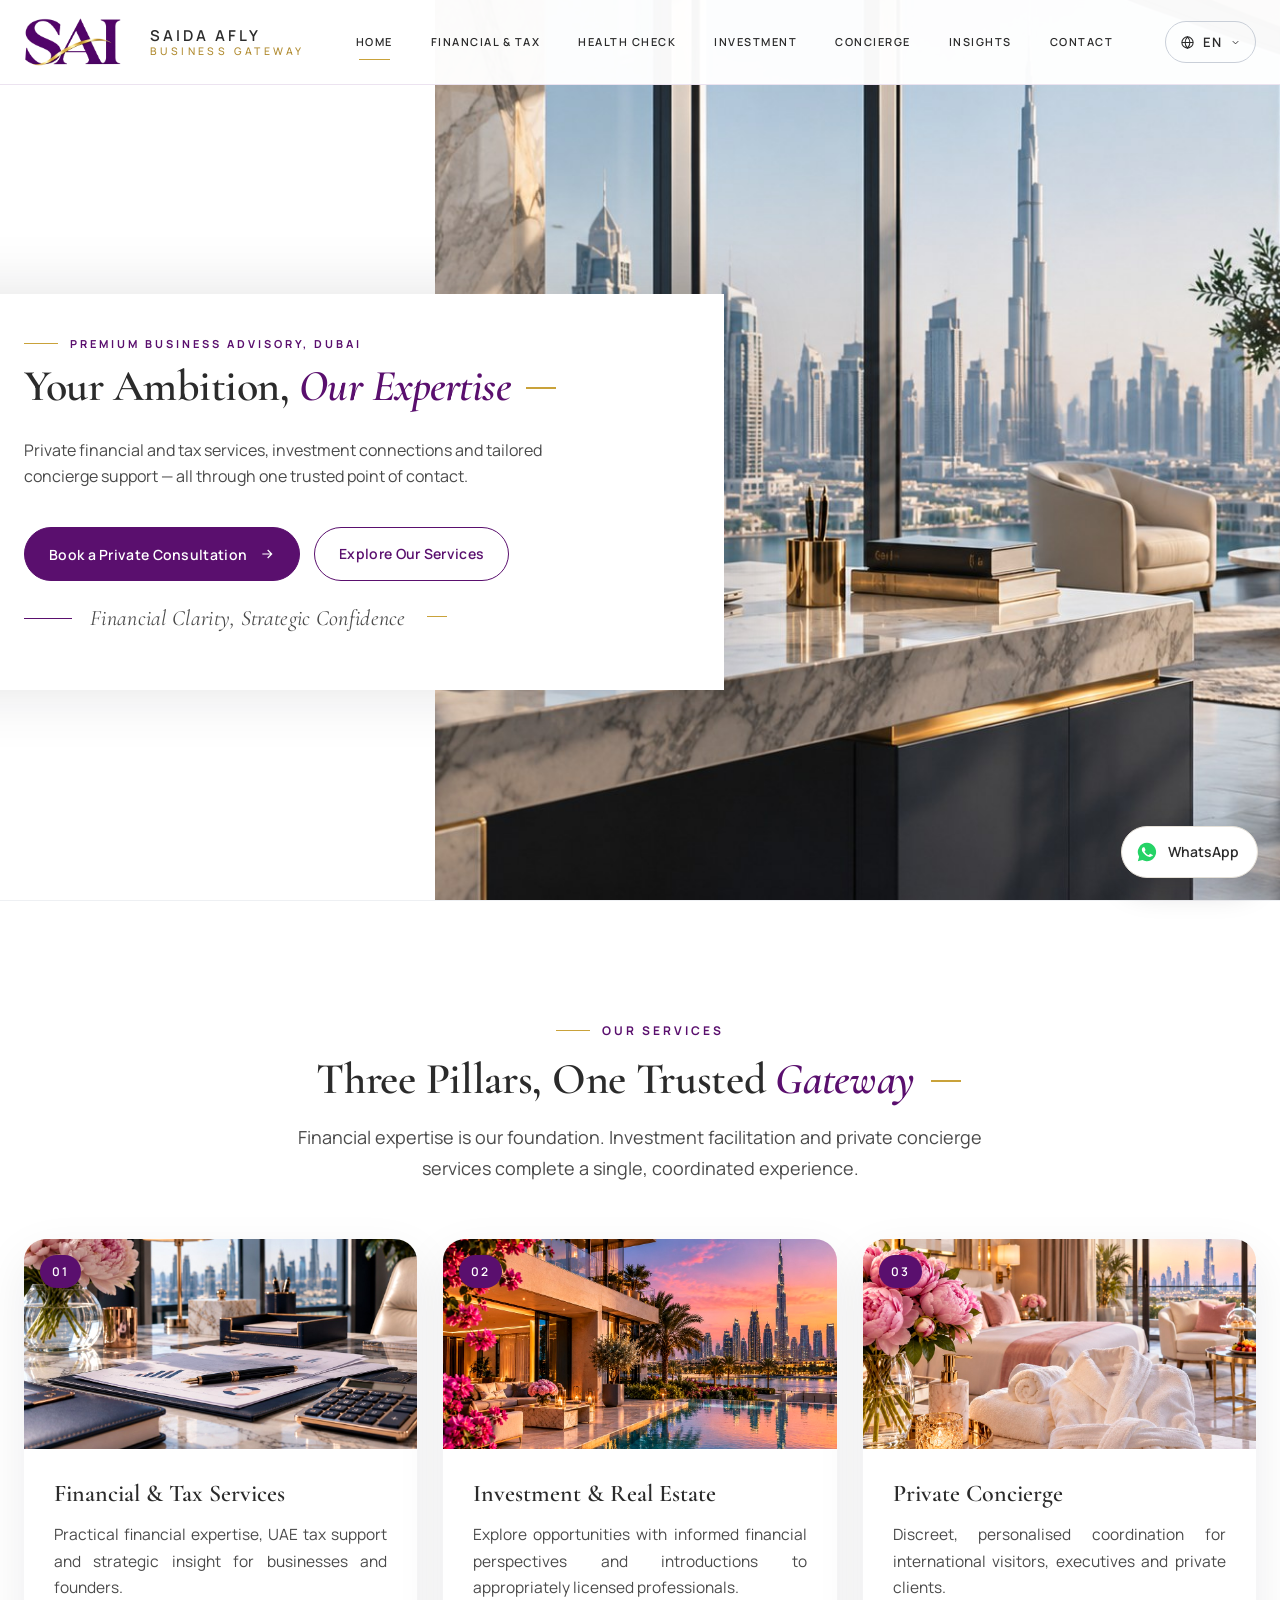
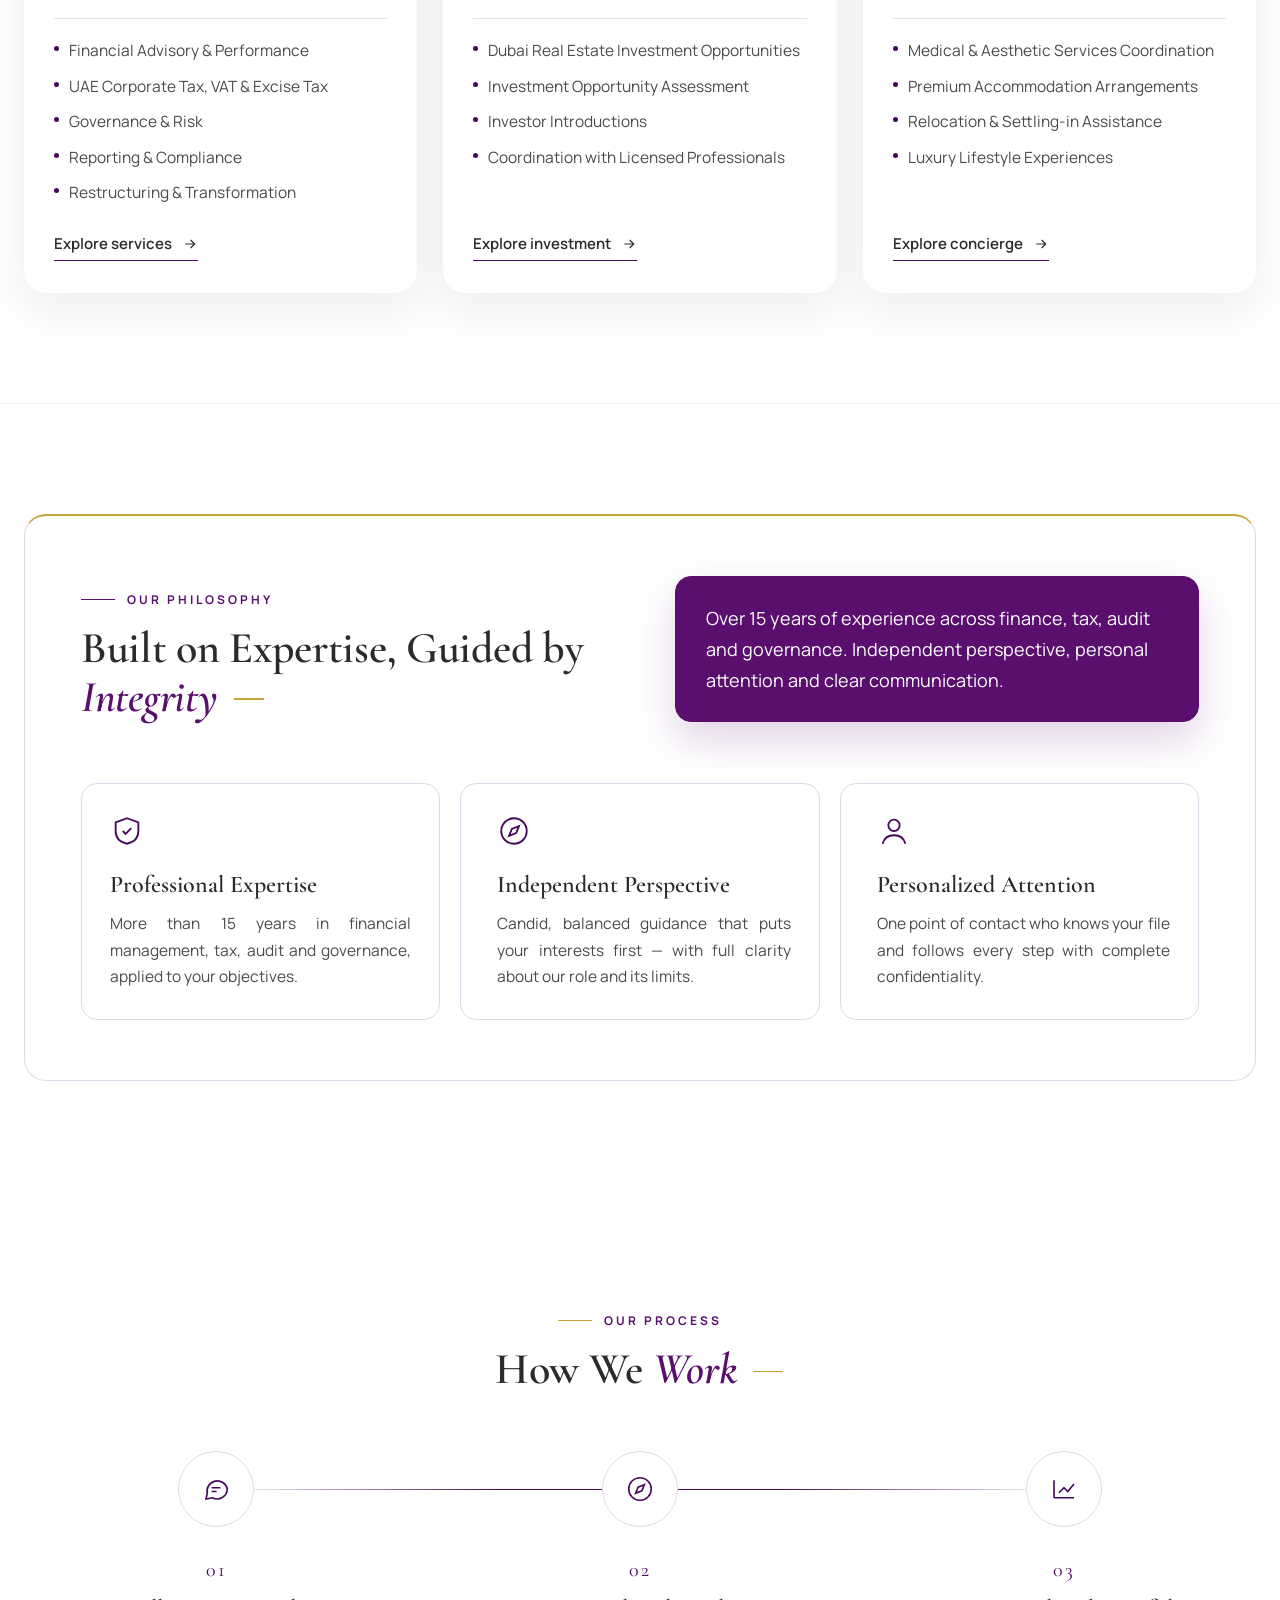
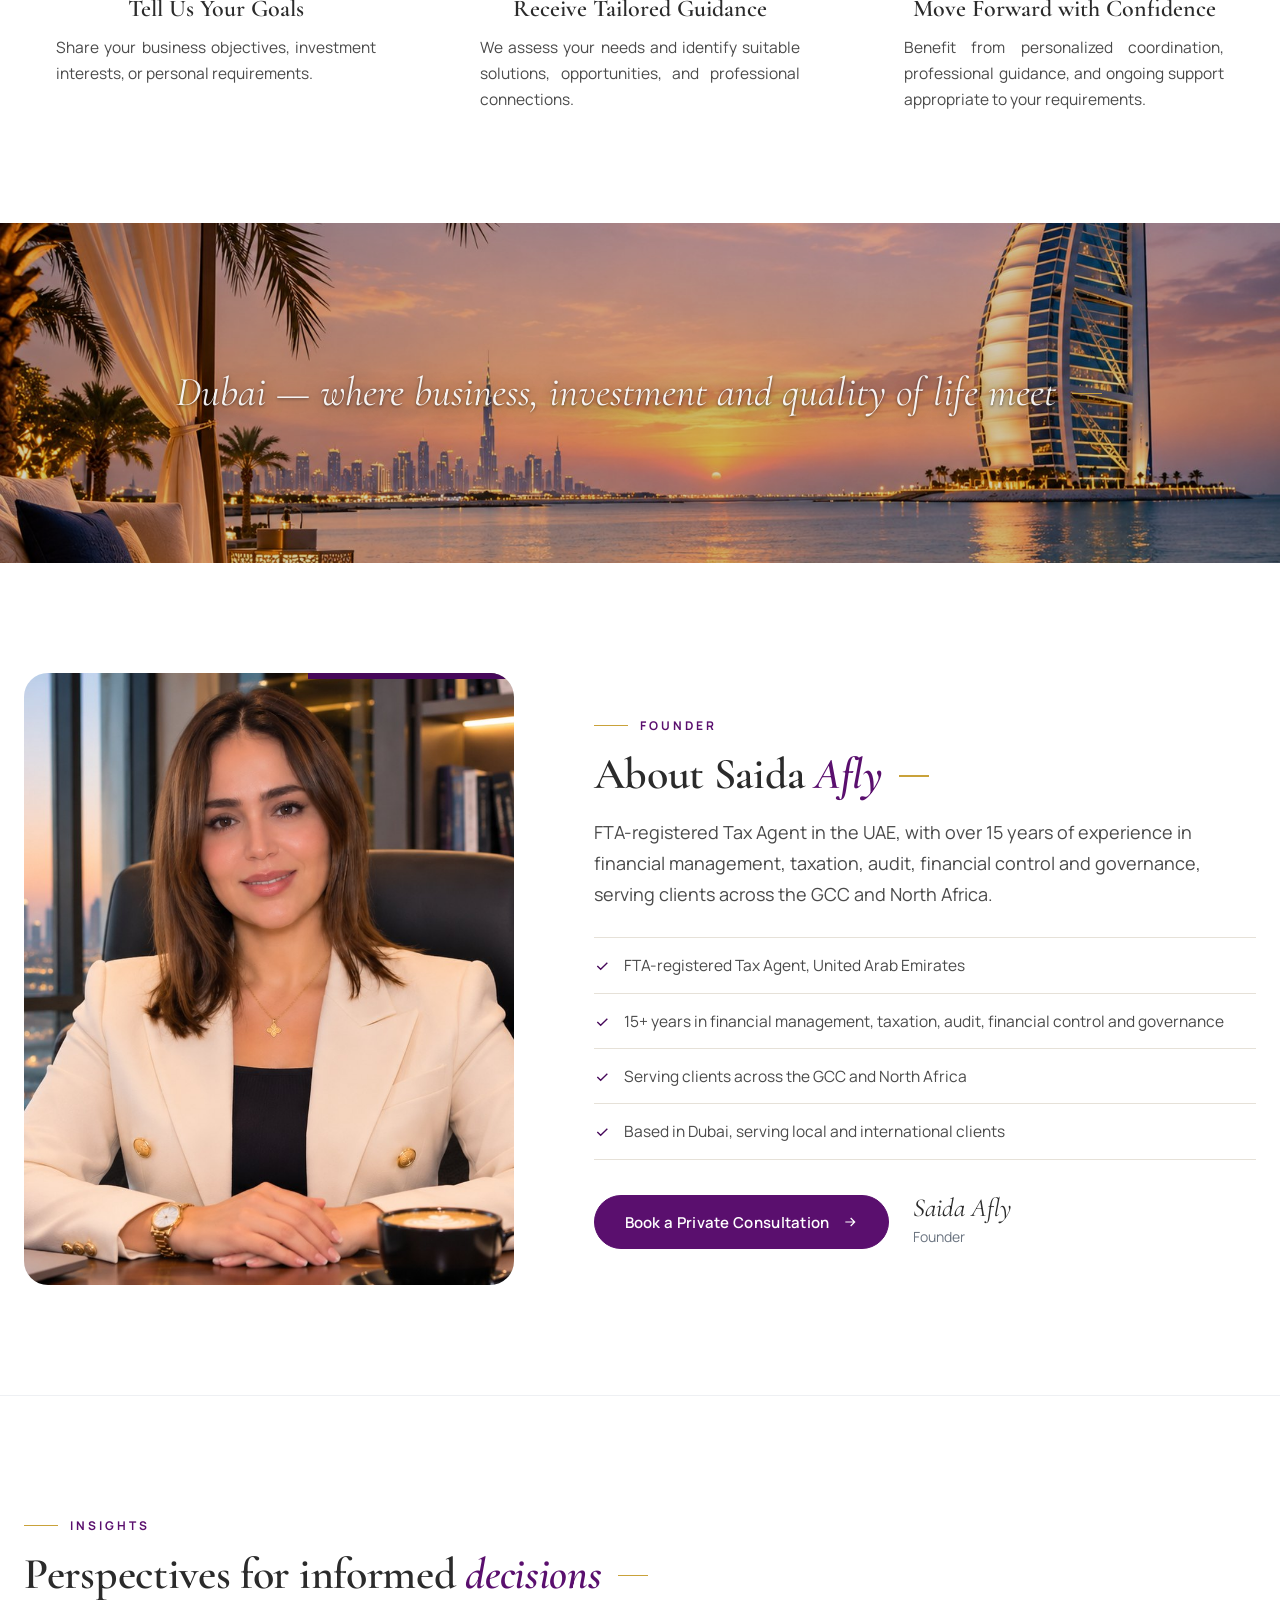
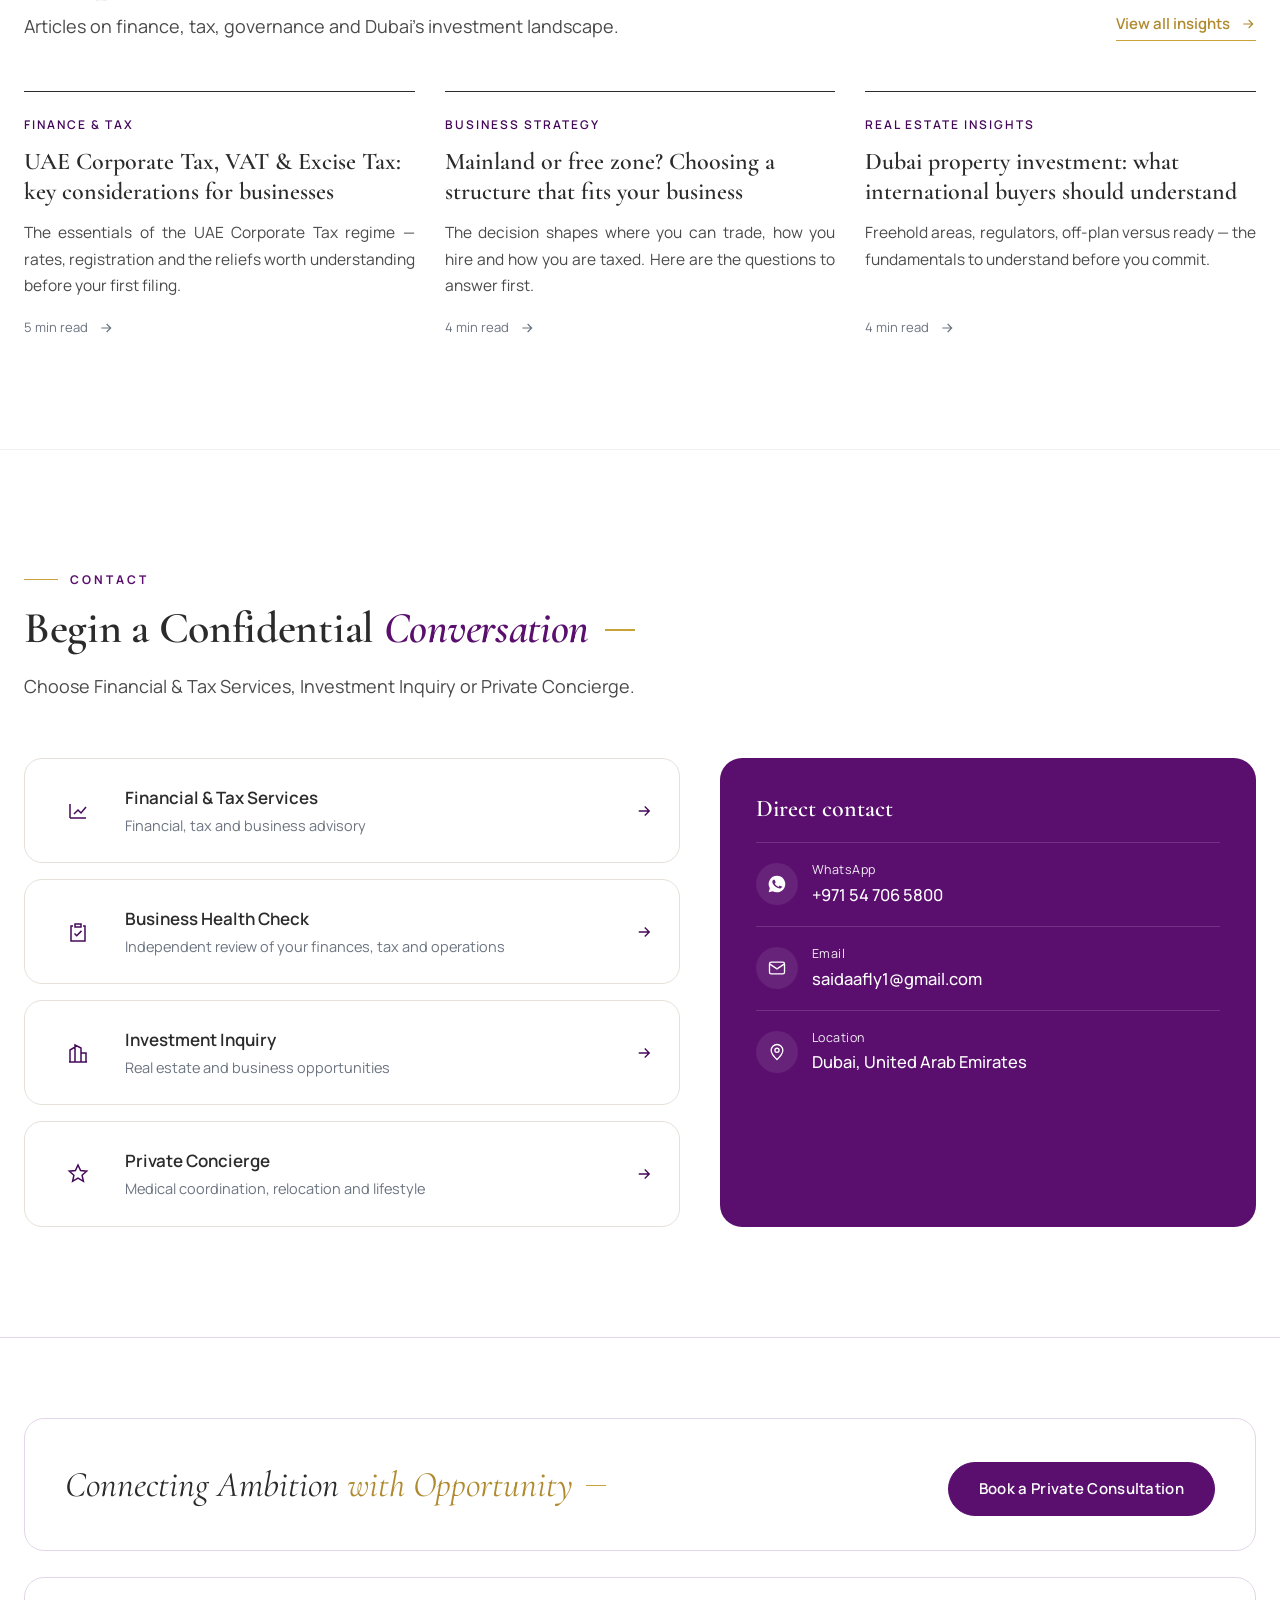
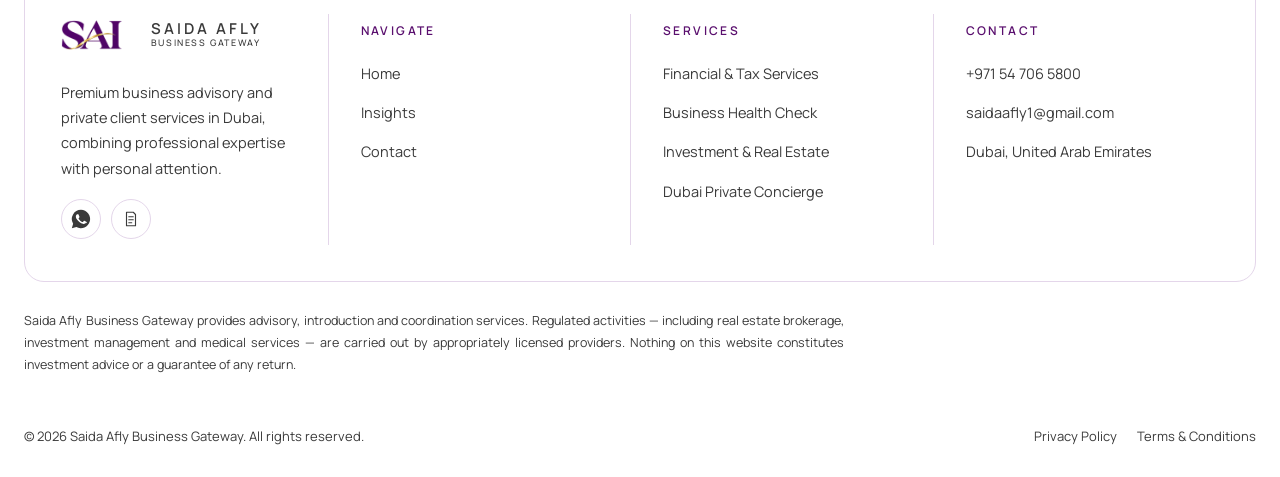
==== commit 327f55ee: "Add files via upload" ====
--- a/index.html
+++ b/index.html
@@ -144,10 +144,11 @@
 <!-- CONTACT -->
 <section class="sec" id="contact" aria-labelledby="cT">
   <div class="wrap">
-    <div class="head"><span class="eyebrow rv" data-i="c_eye">Contact</span><h2 class="h2 rv d1" id="cT" data-i="c_t">Begin a Confidential Conversation</h2><p class="lead rv d2" data-i="c_s">Choose Financial &amp; Tax Services, Investment Inquiry or Private Concierge.</p></div>
+    <div class="head"><span class="eyebrow rv" data-i="c_eye">Contact</span><h2 class="h2 rv d1" id="cT" data-i="c_t">Begin a Confidential Conversation</h2><p class="lead rv d2" data-i="c_s">Choose Financial &amp; Tax Services, Business Health Check, Investment Inquiry or Private Concierge.</p></div>
     <div class="contact">
       <div class="paths rv">
         <button type="button" class="path" data-open="consultation"><span class="ic"><svg width="24" height="24" viewBox="0 0 24 24" fill="none" stroke="currentColor" stroke-width="1.5" aria-hidden="true"><path d="M4 19V5M4 19h16M8 15l4-4 3 3 5-6"/></svg></span><span><b data-i="path1">Financial &amp; Tax Services</b><span class="d" data-i="path1d">Financial, tax and business advisory</span></span><svg class="arr" width="18" height="18" viewBox="0 0 24 24" fill="none" stroke="currentColor" stroke-width="1.8" aria-hidden="true"><path d="M5 12h14M13 6l6 6-6 6"/></svg></button>
+        <button type="button" class="path" data-open="health"><span class="ic"><svg width="24" height="24" viewBox="0 0 24 24" fill="none" stroke="currentColor" stroke-width="1.5" aria-hidden="true"><path d="M9 4h6v3H9zM7 6H5v15h14V6h-2"/><path d="M8.5 13.5l2.2 2.2 4.8-4.8"/></svg></span><span><b data-i="nav_health">Business Health Check</b><span class="d" data-i="path_hd">Independent review of your finances, tax and operations</span></span><svg class="arr" width="18" height="18" viewBox="0 0 24 24" fill="none" stroke="currentColor" stroke-width="1.8" aria-hidden="true"><path d="M5 12h14M13 6l6 6-6 6"/></svg></button>
         <button type="button" class="path" data-open="investment"><span class="ic"><svg width="24" height="24" viewBox="0 0 24 24" fill="none" stroke="currentColor" stroke-width="1.5" aria-hidden="true"><path d="M4 21V9l5-3v15M9 21V4l6 3v14M15 21v-9h5v9M3 21h18"/></svg></span><span><b data-i="path2">Investment Inquiry</b><span class="d" data-i="path2d">Real estate and business opportunities</span></span><svg class="arr" width="18" height="18" viewBox="0 0 24 24" fill="none" stroke="currentColor" stroke-width="1.8" aria-hidden="true"><path d="M5 12h14M13 6l6 6-6 6"/></svg></button>
         <button type="button" class="path" data-open="concierge"><span class="ic"><svg width="24" height="24" viewBox="0 0 24 24" fill="none" stroke="currentColor" stroke-width="1.5" aria-hidden="true"><path d="M12 3l2.6 5.6 6.1.6-4.6 4.1 1.3 6-5.4-3.1-5.4 3.1 1.3-6L3.3 9.2l6.1-.6z"/></svg></span><span><b data-i="path3">Private Concierge</b><span class="d" data-i="path3d">Medical coordination, relocation and lifestyle</span></span><svg class="arr" width="18" height="18" viewBox="0 0 24 24" fill="none" stroke="currentColor" stroke-width="1.8" aria-hidden="true"><path d="M5 12h14M13 6l6 6-6 6"/></svg></button>
       </div>
--- a/assets/site.css
+++ b/assets/site.css
@@ -1,14 +1,14 @@
 /* SAIDA AFLY | BUSINESS GATEWAY — design system */
 :root{
-  --navy:#081D33;--navy2:#0E2A47;--navy3:#132F4F;
+  --navy:#2B2B2B;--navy2:#0E2A47;--navy3:#132F4F;
   --blush:#7A3A8C;--rose:#46085A;--rose-d:#46085A;
   --ivory:#F7F5F0;--white:#FFFFFF;
-  --ink:#0E1B2B;--ink2:#3E4A58;--muted:#6B7480;
+  --ink:#0E1B2B;--ink2:#4A4A4A;--muted:#6B7480;
   --line:#E6E1D8;--line2:#D9D2C6;
   --serif:"Cormorant Garamond","IBM Plex Sans Arabic",Georgia,serif;
   --sans:"Manrope","IBM Plex Sans Arabic",system-ui,sans-serif;
   --r:18px;
-  --shadow:0 18px 50px rgba(8,29,51,.08);
+  --shadow:0 18px 50px rgba(30,24,34,.08);
   --ease:cubic-bezier(.2,.8,.2,1);
 }
 *{box-sizing:border-box}
@@ -50,7 +50,7 @@
 html[lang=ar] .btn{font-family:"IBM Plex Sans Arabic",sans-serif;letter-spacing:0;font-size:15.5px}
 .btn:hover{transform:translateY(-2px)}
 .btn-primary{background:var(--navy);color:#fff}
-.btn-primary:hover{background:var(--navy3);box-shadow:0 12px 30px rgba(8,29,51,.22)}
+.btn-primary:hover{background:var(--navy3);box-shadow:0 12px 30px rgba(30,24,34,.22)}
 .btn-blush{background:var(--blush);color:var(--navy)}
 .btn-blush:hover{background:#46085A;box-shadow:0 12px 30px rgba(90,15,110,.35)}
 .btn-ghost{border-color:rgba(255,255,255,.6);color:#fff}
@@ -67,7 +67,7 @@
 
 /* ---------- header ---------- */
 .hd{position:fixed;top:0;inset-inline:0;z-index:60;padding:18px 0;transition:background .35s,padding .35s,box-shadow .35s}
-.hd.solid{background:rgba(8,29,51,.95);backdrop-filter:blur(14px);padding:10px 0;box-shadow:0 10px 30px rgba(0,0,0,.18)}
+.hd.solid{background:rgba(30,24,34,.95);backdrop-filter:blur(14px);padding:10px 0;box-shadow:0 10px 30px rgba(0,0,0,.18)}
 .hd-in{display:flex;align-items:center;justify-content:space-between;gap:20px}
 .logo{display:flex;align-items:center;gap:14px;color:#fff;direction:ltr}
 .mono{font-family:"Cormorant Garamond",serif;font-style:italic;font-weight:600;font-size:46px;line-height:1;letter-spacing:-4px;padding-inline-end:5px;background:linear-gradient(135deg,#F3CFDA,var(--blush) 50%,var(--rose));-webkit-background-clip:text;background-clip:text;color:transparent}
@@ -81,7 +81,7 @@
 .nav>a:hover,.nav>a[aria-current=page],.nav .dd>button:hover{color:#fff}
 .nav>a:hover::after,.nav>a[aria-current=page]::after{transform:scaleX(1)}
 .dd{position:relative}
-.dd-menu{position:absolute;top:calc(100% + 8px);inset-inline-start:0;min-width:300px;background:#fff;border-radius:16px;box-shadow:0 24px 60px rgba(8,29,51,.2);padding:10px;opacity:0;visibility:hidden;transform:translateY(8px);transition:.25s}
+.dd-menu{position:absolute;top:calc(100% + 8px);inset-inline-start:0;min-width:300px;background:#fff;border-radius:16px;box-shadow:0 24px 60px rgba(30,24,34,.2);padding:10px;opacity:0;visibility:hidden;transform:translateY(8px);transition:.25s}
 .dd.open .dd-menu{opacity:1;visibility:visible;transform:none}
 .dd-menu a{display:flex;gap:14px;align-items:flex-start;padding:12px 14px;border-radius:12px;color:var(--ink)}
 .dd-menu a:hover{background:var(--ivory)}
@@ -92,7 +92,7 @@
 .lang{position:relative}
 .lang-btn{all:unset;cursor:pointer;display:inline-flex;align-items:center;gap:8px;height:40px;padding:0 14px;border:1px solid rgba(255,255,255,.35);border-radius:999px;color:#fff;font-family:"Manrope",sans-serif;font-size:13px;font-weight:600;letter-spacing:1px;transition:border-color .25s,background .25s}
 .lang-btn:hover,.lang.open .lang-btn{border-color:rgba(255,255,255,.7);background:rgba(255,255,255,.08)}
-.lang-menu{position:absolute;top:calc(100% + 10px);inset-inline-end:0;min-width:230px;background:#fff;border-radius:16px;box-shadow:0 24px 60px rgba(8,29,51,.25);padding:8px;opacity:0;visibility:hidden;transform:translateY(8px);transition:.22s;z-index:60}
+.lang-menu{position:absolute;top:calc(100% + 10px);inset-inline-end:0;min-width:230px;background:#fff;border-radius:16px;box-shadow:0 24px 60px rgba(30,24,34,.25);padding:8px;opacity:0;visibility:hidden;transform:translateY(8px);transition:.22s;z-index:60}
 .lang.open .lang-menu{opacity:1;visibility:visible;transform:none}
 .lang-menu button{all:unset;box-sizing:border-box;cursor:pointer;display:flex;white-space:nowrap;align-items:center;gap:12px;width:100%;padding:11px 14px;border-radius:10px;color:var(--ink);font-family:"Manrope","IBM Plex Sans Arabic",sans-serif;font-size:14.5px}
 .lang-menu button b{font-size:11.5px;letter-spacing:1px;color:var(--rose-d);width:24px}
@@ -104,13 +104,13 @@
 
 /* ---------- hero ---------- */
 .hero{position:relative;min-height:min(800px,100vh);display:flex;align-items:center;overflow:hidden;color:#fff;
-  background:linear-gradient(180deg,#081D33 0%,#1E3354 25%,#3F4C70 48%,#2B3D5E 70%,#0B2139 100%)}
+  background:linear-gradient(180deg,#2B2B2B 0%,#1E3354 25%,#3F4C70 48%,#2B3D5E 70%,#0B2139 100%)}
 .hero-img{position:absolute;top:0;right:0;height:100%;width:auto;max-width:none;
   -webkit-mask-image:linear-gradient(90deg,transparent 0,#000 24%);mask-image:linear-gradient(90deg,transparent 0,#000 24%);
   animation:kb 26s ease-in-out infinite alternate;transform-origin:70% 60%}
 @keyframes kb{from{transform:scale(1)}to{transform:scale(1.06)}}
-.hero::after{content:"";position:absolute;inset:0;pointer-events:none;background:linear-gradient(90deg,rgba(8,29,51,.94) 0%,rgba(8,29,51,.82) 38%,rgba(8,29,51,.4) 62%,rgba(8,29,51,.08) 80%),linear-gradient(0deg,rgba(8,29,51,.75),transparent 40%),linear-gradient(180deg,rgba(8,29,51,.7),transparent 22%)}
-.hero .display,.hero .lead,.hero .eyebrow{text-shadow:0 2px 18px rgba(8,29,51,.85),0 1px 3px rgba(8,29,51,.7)}
+.hero::after{content:"";position:absolute;inset:0;pointer-events:none;background:linear-gradient(90deg,rgba(30,24,34,.94) 0%,rgba(30,24,34,.82) 38%,rgba(30,24,34,.4) 62%,rgba(30,24,34,.08) 80%),linear-gradient(0deg,rgba(30,24,34,.75),transparent 40%),linear-gradient(180deg,rgba(30,24,34,.7),transparent 22%)}
+.hero .display,.hero .lead,.hero .eyebrow{text-shadow:0 2px 18px rgba(30,24,34,.85),0 1px 3px rgba(30,24,34,.7)}
 .hero .lead{color:#fff}
 
 .hero .wrap{position:relative;z-index:2;padding:130px 0 90px}
@@ -127,7 +127,7 @@
 /* page hero (inner pages) */
 .phero{position:relative;color:#fff;overflow:hidden;padding:170px 0 90px;background:var(--navy)}
 .phero::before{content:"";position:absolute;inset:0;background:var(--phero-img,url(../img/hero.jpg)) center 40%/cover no-repeat;opacity:.28}
-.phero::after{content:"";position:absolute;inset:0;background:linear-gradient(90deg,rgba(8,29,51,.95) 0%,rgba(8,29,51,.75) 55%,rgba(8,29,51,.5))}
+.phero::after{content:"";position:absolute;inset:0;background:linear-gradient(90deg,rgba(30,24,34,.95) 0%,rgba(30,24,34,.75) 55%,rgba(30,24,34,.5))}
 .phero .wrap{position:relative;z-index:2;display:grid;grid-template-columns:1.25fr .75fr;gap:60px;align-items:center}
 .phero .display{font-size:clamp(40px,5vw,70px);margin:18px 0 22px}
 html[lang=ar] .phero .display{font-size:clamp(32px,4vw,54px)}
@@ -145,11 +145,11 @@
 /* pillars */
 .pillars{display:grid;grid-template-columns:repeat(3,1fr);gap:26px}
 .pillar{display:flex;flex-direction:column;background:#fff;border-radius:22px;overflow:hidden;box-shadow:var(--shadow);transition:transform .45s var(--ease),box-shadow .45s}
-.pillar:hover{transform:translateY(-8px);box-shadow:0 28px 70px rgba(8,29,51,.14)}
+.pillar:hover{transform:translateY(-8px);box-shadow:0 28px 70px rgba(30,24,34,.14)}
 .pillar .ph{position:relative;height:210px;overflow:hidden}
 .pillar .ph img{width:100%;height:100%;object-fit:cover;transition:transform .9s var(--ease)}
 .pillar:hover .ph img{transform:scale(1.06)}
-.pillar .num{position:absolute;top:16px;inset-inline-start:16px;background:rgba(8,29,51,.75);color:#fff;font-size:12px;font-weight:600;letter-spacing:2px;padding:6px 12px;border-radius:999px;backdrop-filter:blur(6px)}
+.pillar .num{position:absolute;top:16px;inset-inline-start:16px;background:rgba(30,24,34,.75);color:#fff;font-size:12px;font-weight:600;letter-spacing:2px;padding:6px 12px;border-radius:999px;backdrop-filter:blur(6px)}
 .pillar .bd{padding:30px 30px 32px;display:flex;flex-direction:column;flex:1}
 .pillar .h3{margin:0 0 12px}
 .pillar p{margin:0 0 18px;color:var(--ink2);font-size:15.5px}
@@ -191,7 +191,7 @@
 /* about */
 .about{display:grid;grid-template-columns:.85fr 1.15fr;gap:80px;align-items:center}
 .portrait{position:relative;aspect-ratio:4/5;border-radius:24px;overflow:hidden;background:linear-gradient(165deg,#F3ECE4,#E8DCD3)}
-.portrait .ini{position:absolute;inset:0;display:grid;place-items:center;font-family:"Cormorant Garamond",serif;font-style:italic;font-size:150px;letter-spacing:-8px;color:rgba(8,29,51,.12)}
+.portrait .ini{position:absolute;inset:0;display:grid;place-items:center;font-family:"Cormorant Garamond",serif;font-style:italic;font-size:150px;letter-spacing:-8px;color:rgba(30,24,34,.12)}
 .portrait .note{position:absolute;bottom:18px;inset-inline:18px;text-align:center;font-size:13px;color:var(--ink2);background:rgba(255,255,255,.85);border:1px dashed var(--rose);padding:10px;border-radius:12px}
 .portrait::after{content:"";position:absolute;top:0;inset-inline-end:0;width:42%;height:6px;background:var(--rose)}
 .creds{list-style:none;margin:28px 0 34px;padding:0;display:grid;gap:0;border-top:1px solid var(--line)}
@@ -268,7 +268,7 @@
 a.c-row:hover b{color:var(--blush)}
 
 /* modal + form */
-.modal{position:fixed;inset:0;z-index:100;display:none;align-items:flex-start;justify-content:center;padding:40px 16px;overflow-y:auto;background:rgba(8,29,51,.55);backdrop-filter:blur(6px)}
+.modal{position:fixed;inset:0;z-index:100;display:none;align-items:flex-start;justify-content:center;padding:40px 16px;overflow-y:auto;background:rgba(30,24,34,.55);backdrop-filter:blur(6px)}
 .modal.open{display:flex;animation:fade .3s ease}
 @keyframes fade{from{opacity:0}to{opacity:1}}
 .dialog{width:min(760px,100%);background:#fff;border-radius:24px;box-shadow:0 40px 100px rgba(0,0,0,.3);overflow:hidden;animation:rise .4s var(--ease)}
@@ -326,9 +326,9 @@
 .social a:hover{background:var(--blush);color:var(--navy);border-color:var(--blush)}
 
 /* whatsapp */
-.wa{position:fixed;bottom:22px;inset-inline-end:22px;z-index:70;display:flex;align-items:center;gap:10px;height:52px;padding:0 18px 0 14px;border-radius:999px;background:#fff;color:var(--navy);box-shadow:0 12px 30px rgba(8,29,51,.18);font-size:14px;font-weight:600;border:1px solid var(--line);transition:transform .25s,box-shadow .25s}
+.wa{position:fixed;bottom:22px;inset-inline-end:22px;z-index:70;display:flex;align-items:center;gap:10px;height:52px;padding:0 18px 0 14px;border-radius:999px;background:#fff;color:var(--navy);box-shadow:0 12px 30px rgba(30,24,34,.18);font-size:14px;font-weight:600;border:1px solid var(--line);transition:transform .25s,box-shadow .25s}
 .wa svg{color:#25D366}
-.wa:hover{transform:translateY(-3px);box-shadow:0 18px 40px rgba(8,29,51,.24)}
+.wa:hover{transform:translateY(-3px);box-shadow:0 18px 40px rgba(30,24,34,.24)}
 
 /* reveal */
 .rv{opacity:0;transform:translateY(26px);transition:opacity .9s var(--ease),transform .9s var(--ease)}
@@ -340,7 +340,7 @@
 @media (max-width:1120px){
   .nav{display:none}
   .burger{display:grid}
-  .mnav.open{display:grid;margin-top:12px;padding:12px;border-radius:18px;background:rgba(8,29,51,.98)}
+  .mnav.open{display:grid;margin-top:12px;padding:12px;border-radius:18px;background:rgba(30,24,34,.98)}
   .mnav a{color:#fff;padding:12px 14px;border-radius:10px;font-size:15.5px}
   .mnav a.sub{padding-inline-start:30px;color:rgba(255,255,255,.75);font-size:14.5px}
   .mnav a:hover{background:rgba(255,255,255,.08)}
@@ -356,7 +356,7 @@
   .logo-t{display:none}
   .hero{min-height:auto}
   .hero-img{opacity:.5;-webkit-mask-image:none;mask-image:none;left:50%;right:auto;transform:translateX(-50%);animation:none}
-  .hero::after{background:linear-gradient(0deg,rgba(8,29,51,.92),rgba(8,29,51,.55))}
+  .hero::after{background:linear-gradient(0deg,rgba(30,24,34,.92),rgba(30,24,34,.55))}
   .hero .wrap{padding:130px 0 80px}
   .signature{margin-top:40px;font-size:18px}
   .pillars,.values,.steps,.who,.ins-grid,.svc-grid,.ft-grid{grid-template-columns:1fr}
@@ -380,23 +380,23 @@
 html:not([lang=en]) [data-block=en],html:not([lang=ar]) [data-block=ar],html:not([lang=sv]) [data-block=sv],html:not([lang=fr]) [data-block=fr],html:not([lang=nl-BE]) [data-block=nl]{display:none}
 .phero.simple .wrap{grid-template-columns:1fr}
 .phero.simple{padding:160px 0 70px}
-.hd:not(.solid) .nav a,.hd:not(.solid) .nav button,.hd:not(.solid) .logo{text-shadow:0 1px 8px rgba(8,29,51,.8)}
-.phero .lead{color:rgba(255,255,255,.9)}.phero .display,.phero .lead,.phero .crumbs{text-shadow:0 2px 14px rgba(8,29,51,.7)}
+.hd:not(.solid) .nav a,.hd:not(.solid) .nav button,.hd:not(.solid) .logo{text-shadow:0 1px 8px rgba(30,24,34,.8)}
+.phero .lead{color:rgba(255,255,255,.9)}.phero .display,.phero .lead,.phero .crumbs{text-shadow:0 2px 14px rgba(30,24,34,.7)}
 .hd.nav-collapse .nav{display:none}
 .hd.nav-collapse .burger{display:grid}
-.hd.nav-collapse .mnav.open{display:grid;margin-top:12px;padding:12px;border-radius:18px;background:rgba(8,29,51,.98)}
+.hd.nav-collapse .mnav.open{display:grid;margin-top:12px;padding:12px;border-radius:18px;background:rgba(30,24,34,.98)}
 .hd.nav-collapse .mnav a{color:#fff;padding:12px 14px;border-radius:10px;font-size:15.5px}
 .hd.nav-collapse .mnav a:hover{background:rgba(255,255,255,.08)}
 .hd .wrap{width:min(1480px,100% - 48px)}
 .hd.no-cta .hd-r .btn{display:none}
 
-.logo .mark{height:46px;width:92px;object-fit:contain;display:block;filter:drop-shadow(0 2px 8px rgba(8,29,51,.5))}
+.logo .mark{height:46px;width:92px;object-fit:contain;display:block;filter:drop-shadow(0 2px 8px rgba(30,24,34,.5))}
 .hd.solid .logo .mark{height:40px}
 .ft-logo{display:inline-block}.ft-logo img{width:210px;height:auto;display:block}
 @media (max-width:720px){.logo .mark{height:40px}}
 
 /* ---------- Private Client Inquiry ---------- */
-.pc-page{position:relative;overflow:hidden;min-height:100vh;padding:150px 0 110px;background:linear-gradient(160deg,#081D33 0%,#0B2544 45%,#0E2C55 75%,#081D33 100%);color:#F7F5F0}
+.pc-page{position:relative;overflow:hidden;min-height:100vh;padding:150px 0 110px;background:linear-gradient(160deg,#2B2B2B 0%,#0B2544 45%,#0E2C55 75%,#2B2B2B 100%);color:#F7F5F0}
 .pc-glow{position:absolute;inset:-20% -10% auto auto;width:720px;height:720px;border-radius:50%;background:radial-gradient(circle,rgba(90,15,110,.16),transparent 62%);pointer-events:none}
 .pc-glow::after{content:"";position:absolute;left:-900px;top:520px;width:640px;height:640px;border-radius:50%;background:radial-gradient(circle,rgba(70,120,190,.18),transparent 65%)}
 .pc-wrap{position:relative;width:min(860px,100% - 40px)}
@@ -498,19 +498,19 @@
 
 /* ---- Vivid imagery update ---- */
 .hero-img{width:100%;height:100%;object-fit:cover;object-position:62% 50%;left:0;right:0;-webkit-mask-image:none;mask-image:none}
-.hero::after{background:linear-gradient(90deg,rgba(8,29,51,.9) 0%,rgba(8,29,51,.72) 34%,rgba(8,29,51,.25) 58%,rgba(8,29,51,0) 78%),linear-gradient(0deg,rgba(8,29,51,.6),transparent 35%),linear-gradient(180deg,rgba(8,29,51,.55),transparent 20%)}
-html[dir=rtl] .hero::after{background:linear-gradient(270deg,rgba(8,29,51,.9) 0%,rgba(8,29,51,.72) 34%,rgba(8,29,51,.25) 58%,rgba(8,29,51,0) 78%),linear-gradient(0deg,rgba(8,29,51,.6),transparent 35%),linear-gradient(180deg,rgba(8,29,51,.55),transparent 20%)}
+.hero::after{background:linear-gradient(90deg,rgba(30,24,34,.9) 0%,rgba(30,24,34,.72) 34%,rgba(30,24,34,.25) 58%,rgba(30,24,34,0) 78%),linear-gradient(0deg,rgba(30,24,34,.6),transparent 35%),linear-gradient(180deg,rgba(30,24,34,.55),transparent 20%)}
+html[dir=rtl] .hero::after{background:linear-gradient(270deg,rgba(30,24,34,.9) 0%,rgba(30,24,34,.72) 34%,rgba(30,24,34,.25) 58%,rgba(30,24,34,0) 78%),linear-gradient(0deg,rgba(30,24,34,.6),transparent 35%),linear-gradient(180deg,rgba(30,24,34,.55),transparent 20%)}
 html[dir=rtl] .hero::before{content:none}
 .banner{height:300px}
 .banner .bl{left:0;width:100%;height:100%;object-fit:cover;object-position:50% 60%;-webkit-mask-image:none;mask-image:none}
 .banner .br{display:none}
-.banner::after{content:"";position:absolute;inset:0;background:linear-gradient(90deg,rgba(8,29,51,.55),rgba(8,29,51,.25) 50%,rgba(8,29,51,.55))}
-.banner p{z-index:1;text-shadow:0 2px 24px rgba(8,29,51,.8)}
+.banner::after{content:"";position:absolute;inset:0;background:linear-gradient(90deg,rgba(30,24,34,.55),rgba(30,24,34,.25) 50%,rgba(30,24,34,.55))}
+.banner p{z-index:1;text-shadow:0 2px 24px rgba(30,24,34,.8)}
 .pillar img,.pcard img,[data-img^=pillar]{filter:saturate(1.05) contrast(1.03)}
 @media (max-width:1120px){
   .hero-img{opacity:.6;transform:none;object-position:70% 50%;left:0;width:100%}
 
-  .hero::after{background:linear-gradient(0deg,rgba(8,29,51,.9),rgba(8,29,51,.45))}
+  .hero::after{background:linear-gradient(0deg,rgba(30,24,34,.9),rgba(30,24,34,.45))}
 }
 
 /* ---- Business Health Check ---- */
@@ -535,7 +535,7 @@
 /* banner: sunset photo with clear white text */
 .banner{height:340px}
 .banner .bl{object-position:50% 55%}
-.banner::after{background:linear-gradient(90deg,rgba(8,29,51,.4),rgba(8,29,51,.15) 50%,rgba(8,29,51,.4))!important}
+.banner::after{background:linear-gradient(90deg,rgba(30,24,34,.4),rgba(30,24,34,.15) 50%,rgba(30,24,34,.4))!important}
 .banner p{color:#fff!important;text-shadow:0 2px 18px rgba(0,0,0,.55),0 1px 3px rgba(0,0,0,.5)!important}
 .portrait img{object-position:50% 20%}
 .portrait .ini,.portrait .note{display:none}
@@ -543,9 +543,9 @@
 
 /* ---- Stronger, more readable text ---- */
 body{color:#0F1E33}
-p,.lead,li,.creds li,.svc-item p,.step p,.pillar p,.pillar li,.who p,.hc-get p,.head p,.c-sub,small{color:#2A3A52!important;font-weight:400!important}
+p,.lead,li,.creds li,.svc-item p,.step p,.pillar p,.pillar li,.who p,.hc-get p,.head p,.c-sub,small{color:#4A4A4A!important;font-weight:400!important}
 .lead{color:#1E2D44!important}
-.display,.h2,.h3,h1,h2,h3{font-weight:600!important;color:#081D33}
+.display,.h2,.h3,h1,h2,h3{font-weight:600!important;color:#2B2B2B}
 .sec.dark p,.sec.dark .lead,.hero p,.hero .lead,.phero p,.phero .lead,.c-card p,.c-card small,.ft p,.ft li,.ft small,.banner p{color:rgba(255,255,255,.92)!important}
 .sec.dark .h2,.sec.dark h3,.hero .display,.phero .display,.cta-band .h2{color:#fff}
 .eyebrow{font-weight:700!important}
@@ -560,7 +560,7 @@
 .sec.dark .eyebrow::before,.hero .eyebrow::before,.phero .eyebrow::before{background:#5A0F6E!important}
 .hero .display em,.display em,.ft .sig em{color:#5A0F6E!important}
 .logo-t span{color:#5A0F6E!important}
-.btn-blush{background:#5A0F6E!important;border-color:#5A0F6E!important;color:#081D33!important}
+.btn-blush{background:#5A0F6E!important;border-color:#5A0F6E!important;color:#2B2B2B!important}
 .btn-blush:hover{background:#46085A!important;border-color:#46085A!important}
 .nav a[aria-current]::after,.nav a.on::after{background:#5A0F6E!important}
 .ft h4{color:#5A0F6E!important}
@@ -577,8 +577,8 @@
 main p,.ft p,.head p{hyphens:manual!important;-webkit-hyphens:manual!important}
 
 /* ===== Fix: dark sections must stay navy (white text) ===== */
-body .sec.dark{background:linear-gradient(160deg,#081D33,#0E2A47)!important}
-body .cta-band{background:#081D33}
+body .sec.dark{background:linear-gradient(160deg,#2B2B2B,#0E2A47)!important}
+body .cta-band{background:#2B2B2B}
 
 /* ===== Mobile polish ===== */
 @media (max-width:720px){
@@ -615,10 +615,10 @@
 }
 
 /* ---- Hero: clear photo, light shade behind text only ---- */
-.hero::after{background:linear-gradient(90deg,rgba(8,29,51,.92) 0%,rgba(8,29,51,.75) 30%,rgba(8,29,51,0) 55%)!important}
+.hero::after{background:linear-gradient(90deg,rgba(30,24,34,.92) 0%,rgba(30,24,34,.75) 30%,rgba(30,24,34,0) 55%)!important}
 .hero-img{left:0!important;right:0!important;width:100%!important;opacity:1!important;-webkit-mask-image:none!important;mask-image:none!important;filter:none!important;animation:none!important;transform:none!important}
-html[dir=rtl] .hero::after{background:linear-gradient(270deg,rgba(8,29,51,.92) 0%,rgba(8,29,51,.75) 30%,rgba(8,29,51,0) 55%)!important}
-@media (max-width:1120px){.hero::after{background:linear-gradient(0deg,rgba(8,29,51,.85),rgba(8,29,51,.55))!important}}
+html[dir=rtl] .hero::after{background:linear-gradient(270deg,rgba(30,24,34,.92) 0%,rgba(30,24,34,.75) 30%,rgba(30,24,34,0) 55%)!important}
+@media (max-width:1120px){.hero::after{background:linear-gradient(0deg,rgba(30,24,34,.85),rgba(30,24,34,.55))!important}}
 
 /* ---- Footer: equal columns with fine dividers ---- */
 .ft-grid{grid-template-columns:repeat(4,minmax(0,1fr))!important;gap:0!important;align-items:stretch}
@@ -638,17 +638,17 @@
 .hero::after{background:none!important}
 .hero-img{left:auto!important;right:0!important;width:66%!important;height:100%!important;opacity:1!important;-webkit-mask-image:none!important;mask-image:none!important;filter:none!important;animation:none!important;transform:none!important}
 .hero .hero-txt{position:relative;z-index:2;background:#fff;padding:54px 56px 54px 0;max-width:620px;box-shadow:none}
-.hero .hero-txt::before{content:"";position:absolute;inset:0 0 0 -100vw;background:#fff;z-index:-1;box-shadow:30px 0 60px rgba(8,29,51,.12)}
+.hero .hero-txt::before{content:"";position:absolute;inset:0 0 0 -100vw;background:#fff;z-index:-1;box-shadow:30px 0 60px rgba(30,24,34,.12)}
 .hero .hero-txt *{text-shadow:none!important}
-.hero .display{color:#081D33!important;font-size:58px!important}
+.hero .display{color:#2B2B2B!important;font-size:58px!important}
 .hero .display em{color:#5A0F6E!important}
-.hero .lead{color:#2A3A52!important}
+.hero .lead{color:#4A4A4A!important}
 .hero .eyebrow{color:#5A0F6E!important}
 .hero .eyebrow::before{background:#5A0F6E!important}
-.hero .btn-ghost,.hero .btn:not(.btn-blush){color:#081D33!important;border-color:#081D33!important}
-.hero .signature,.hero [class*=sig]{color:#2A3A52!important}
+.hero .btn-ghost,.hero .btn:not(.btn-blush){color:#2B2B2B!important;border-color:#2B2B2B!important}
+.hero .signature,.hero [class*=sig]{color:#4A4A4A!important}
 .hd:not(.solid){background:rgba(255,255,255,.96)!important}
-.hd:not(.solid) .nav a,.hd:not(.solid) .lang-btn,.hd:not(.solid) .logo-t b{color:#081D33!important;text-shadow:none!important}
+.hd:not(.solid) .nav a,.hd:not(.solid) .lang-btn,.hd:not(.solid) .logo-t b{color:#2B2B2B!important;text-shadow:none!important}
 .hd:not(.solid) .lang-btn{border-color:#C9CFD8!important}
 .hd .logo,.hd .logo *{text-shadow:none!important;filter:none!important}
 /* ===== White + logo pink only (no blue) ===== */
@@ -754,3 +754,97 @@
 /* one purple word in headings */
 em.hl{color:#5A0F6E!important;font-style:italic}
 body .values h3{line-height:1.25!important}
+/* fit hero to laptop screens (short viewports) */
+@media (min-width:1121px) and (max-height:900px){
+  .hero{min-height:100vh!important;padding-top:84px!important;padding-bottom:0!important;box-sizing:border-box}
+  .hero-img{top:0!important}
+  .hero .wrap{padding-top:0!important;padding-bottom:0!important}
+  .hero .hero-txt{padding:30px 44px 30px 0!important;max-width:560px!important}
+  .hero .display{font-size:44px!important;line-height:1.08!important;margin-top:10px!important}
+  .hero .lead{font-size:16px!important;line-height:1.65!important;margin-top:14px!important}
+  .hero .eyebrow{font-size:11px!important}
+  .hero .btn{padding:13px 24px!important;font-size:14px!important}
+  .hero [class*=actions],.hero .btns,.hero .cta-row{margin-top:20px!important}
+  .hero .signature,.hero [class*=sig]{margin-top:18px!important}
+}
+@media (min-width:1121px){html{font-size:15px}}
+/* centered intros: no justify */
+.head.center p,body .pc-page .pc-sub,body .pc-page .pc-intro,.pc-head p{text-align:center!important;text-align-last:center!important}
+body .pc-page .pc-intro{margin-inline:auto!important}
+/* ===== review fixes ===== */
+.prose h2,.prose h3{line-height:1.25!important}
+@media (max-width:720px){
+  .btn{white-space:normal!important;max-width:100%;text-align:center;line-height:1.35}
+  main p,.ft p,.head p,main li{text-align:start!important;text-align-last:auto!important}
+  .head.center p,body .pc-page .pc-sub,body .pc-page .pc-intro{text-align:center!important}
+  .hero .eyebrow{letter-spacing:.14em!important}
+  .phero .display,.h2{overflow-wrap:break-word}
+}
+/* ===== unified type scale ===== */
+.phero .display,body .pc-page .pc-title{font-size:56px!important;line-height:1.08!important}
+.art-head h1,#article h1{font-size:48px!important;line-height:1.12!important}
+.h2,.cta-band .h2,.cta-band h2{font-size:44px!important;line-height:1.12!important}
+main h3,.h3,.cta-band .h3,main h2.h3,body .pc-page .pc-q{font-family:var(--serif)!important;font-weight:600!important;font-size:24px!important;line-height:1.25!important}
+.prose h2{font-size:28px!important}
+main p,main li{font-size:16px}
+main .lead,.head p,.phero .lead{font-size:18px!important;line-height:1.7!important}
+.prose p,.prose li{font-size:17px!important;line-height:1.8!important}
+.hero .signature,body .pc-page .pc-sub{font-size:22px!important}
+.ft .sig{font-size:36px!important}
+.eyebrow{font-size:12px!important}
+html[lang=ar] main h3,html[lang=ar] .h3,html[lang=ar] body .pc-page .pc-q{font-family:"IBM Plex Sans Arabic",sans-serif!important;font-size:21px!important}
+@media (max-width:720px){
+  .phero .display,body .pc-page .pc-title,.art-head h1,#article h1{font-size:34px!important}
+  .h2,.cta-band .h2,.cta-band h2{font-size:30px!important}
+  main h3,.h3,main h2.h3,body .pc-page .pc-q{font-size:21px!important}
+  .prose h2{font-size:24px!important}
+  main p,main li{font-size:15.5px}
+  main .lead,.head p,.phero .lead{font-size:16.5px!important}
+  .prose p,.prose li{font-size:16px!important}
+  .hero .signature,body .pc-page .pc-sub{font-size:19px!important}
+  .ft .sig{font-size:28px!important}
+  .hero .display{font-size:36px!important}
+}
+main p:not(.lead):not(.signature):not(.crumbs):not(.small):not(.prose p):not(.banner p):not(.pc-sub),main li:not(.prose li){font-size:15.5px!important;line-height:1.7}
+body main .prose p,body main .prose li{font-size:17px!important;line-height:1.8!important}
+@media (max-width:720px){main p:not(.lead):not(.signature):not(.crumbs):not(.small):not(.prose p):not(.banner p):not(.pc-sub),main li:not(.prose li){font-size:15px!important}body main .prose p,body main .prose li{font-size:16px!important}}
+.lead,.phero .lead,.head p{text-align:start!important;text-align-last:auto!important}.head.center p{text-align:center!important}
+/* mobile: keep SAIDA AFLY / BUSINESS GATEWAY next to the logo */
+@media (max-width:720px){
+  .hd .logo-t,.hd.nav-collapse .logo-t,.hd.no-logo-t .logo-t{display:block!important;padding-left:10px!important;border-left:1px solid #E4D6EA!important}
+  .hd .logo .mark{height:34px!important;width:auto!important}
+  .hd .logo{gap:10px!important}
+  .hd .logo-t b{font-size:11.5px!important;letter-spacing:2px!important}
+  .hd .logo-t span{font-size:7.5px!important;letter-spacing:2.2px!important}
+  .hd .lang-btn{padding:0 10px!important}
+}
+@media (max-width:360px){.hd .logo-t b{font-size:10px!important;letter-spacing:1.4px!important}.hd .logo-t span{font-size:6.5px!important;letter-spacing:1.6px!important}}
+/* mobile menu: white + logo purple (no blue) */
+.mnav.open,.hd.nav-collapse .mnav.open{background:#fff!important;border:1px solid #E4D6EA!important;box-shadow:0 24px 50px rgba(90,15,110,.12)!important}
+.mnav a,.hd.nav-collapse .mnav a{color:#2B2B2B!important;border-bottom:1px solid #F1EAF4;border-radius:0!important}
+.mnav a:last-of-type{border-bottom:0}
+.mnav a[aria-current],.mnav a.on{color:#5A0F6E!important;font-weight:600;box-shadow:inset 3px 0 0 #C9A23A}
+html[dir=rtl] .mnav a[aria-current]{box-shadow:inset -3px 0 0 #C9A23A}
+.mnav a:hover,.hd.nav-collapse .mnav a:hover{background:#F7F2F9!important;color:#5A0F6E!important}
+.mnav .btn{margin-top:12px!important}
+/* thin short line instead of dots in headings */
+.tl{display:inline-block;width:30px;height:1.5px;background:#C9A23A;vertical-align:middle;margin:0 .05em 0 .15em;position:relative;top:-.08em}
+.eyebrow .tl{width:16px;height:1px;margin:0 .2em}
+.hero .signature .tl,.ft .sig .tl{width:20px;height:1px}
+@media (max-width:720px){.tl{width:18px}.eyebrow .tl{width:12px}}
+/* nav option A: small caps spaced, like SAIDA AFLY */
+.hd .nav a{font-family:"Manrope",sans-serif!important;font-size:11.5px!important;font-weight:600!important;letter-spacing:2px!important;text-transform:uppercase}
+.hd .mnav a{font-size:12.5px!important;font-weight:600!important;letter-spacing:2px!important;text-transform:uppercase}
+html[lang=ar] .hd .nav a,html[lang=ar] .hd .mnav a{letter-spacing:0!important;font-family:"IBM Plex Sans Arabic",sans-serif!important;font-size:14px!important;text-transform:none}
+.hd .nav{gap:24px!important}
+@media (max-width:1400px){.hd .nav{gap:18px!important}.hd .nav a{letter-spacing:1.5px!important;font-size:11px!important}}
+/* compact mobile menu */
+@media (max-width:1120px){
+  .mnav.open,.hd.nav-collapse .mnav.open{width:270px!important;max-width:calc(100% - 8px);margin-inline-start:auto!important;margin-top:8px!important;padding:6px 10px 10px!important;border-radius:16px!important}
+  .mnav a,.hd.nav-collapse .mnav a,.hd .mnav a{padding:10px 8px!important;font-size:11px!important;letter-spacing:1.6px!important}
+  html[lang=ar] .hd .mnav a{font-size:13.5px!important}
+  .mnav .btn{padding:11px 14px!important;font-size:12.5px!important;margin-top:10px!important}
+}
+/* hero title on one line */
+@media (min-width:1121px){.hero .hero-txt{max-width:700px!important}}
+.hero .display{white-space:nowrap}
